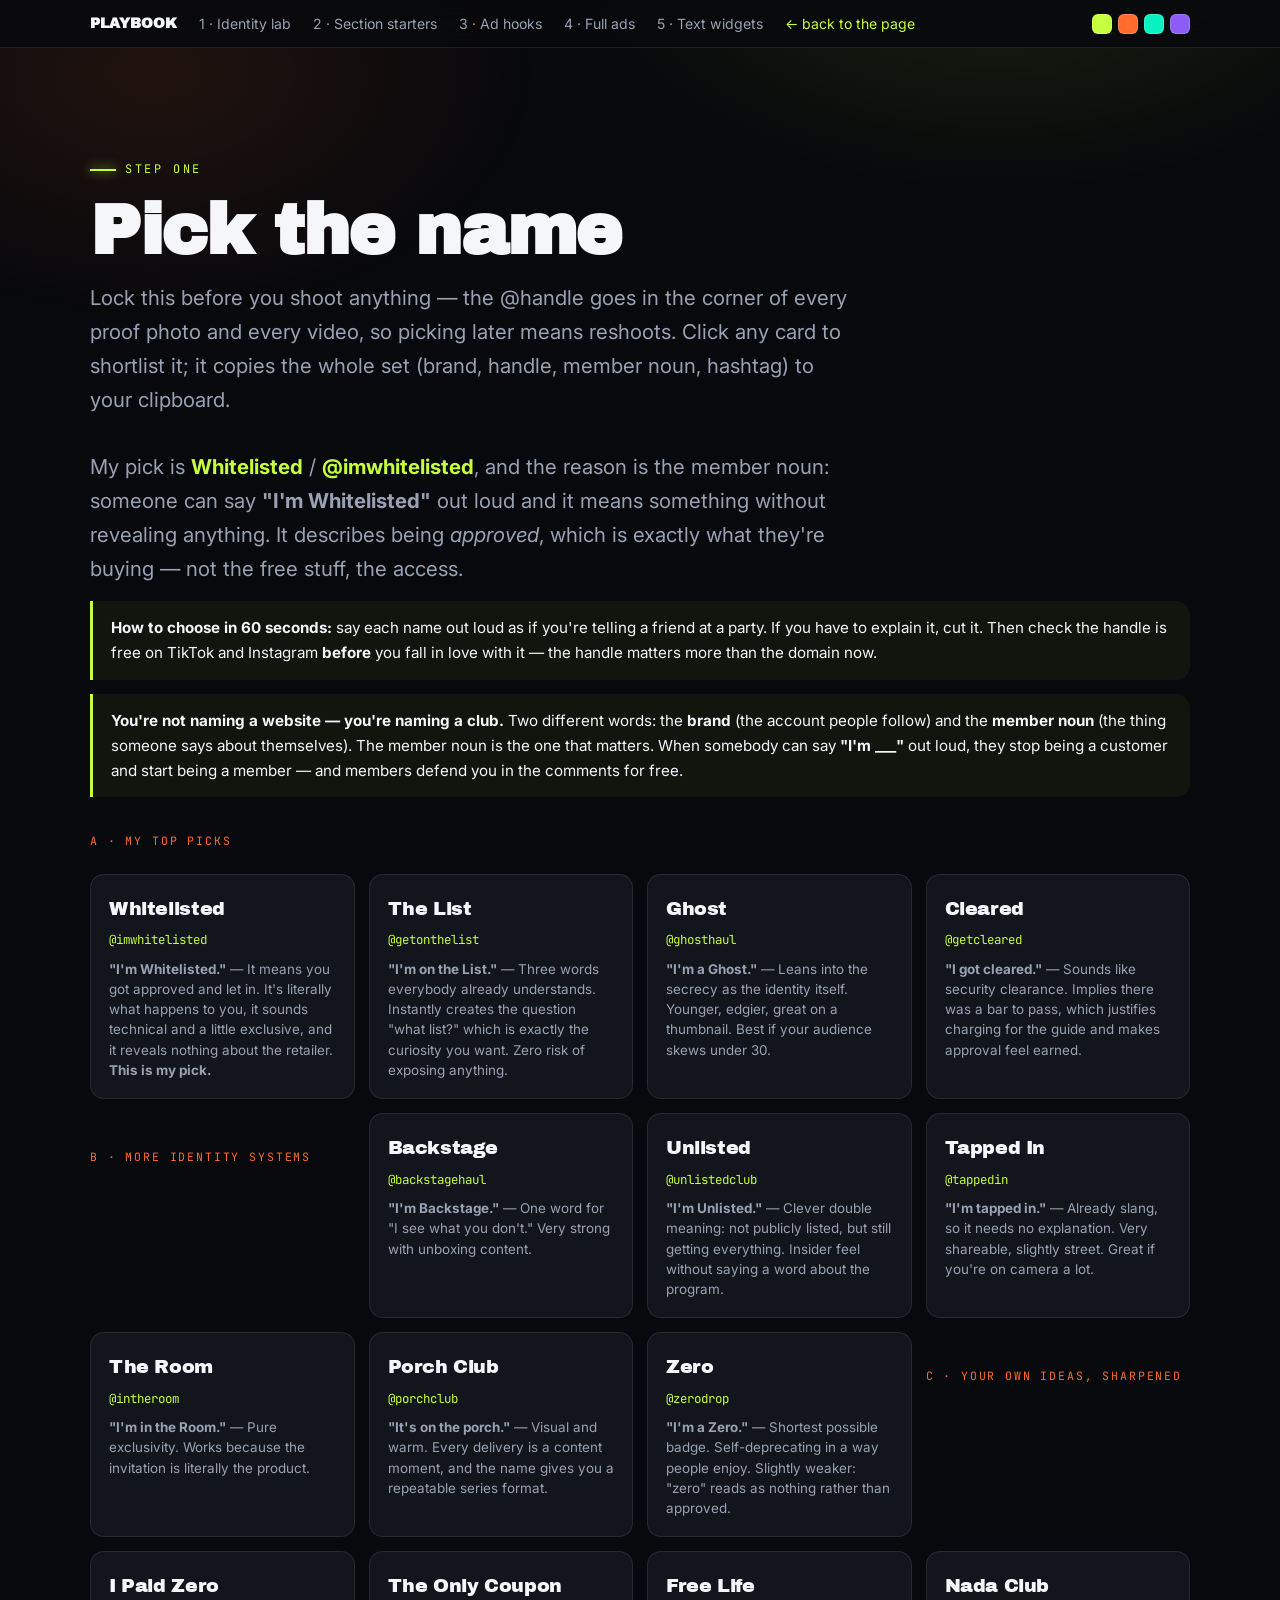
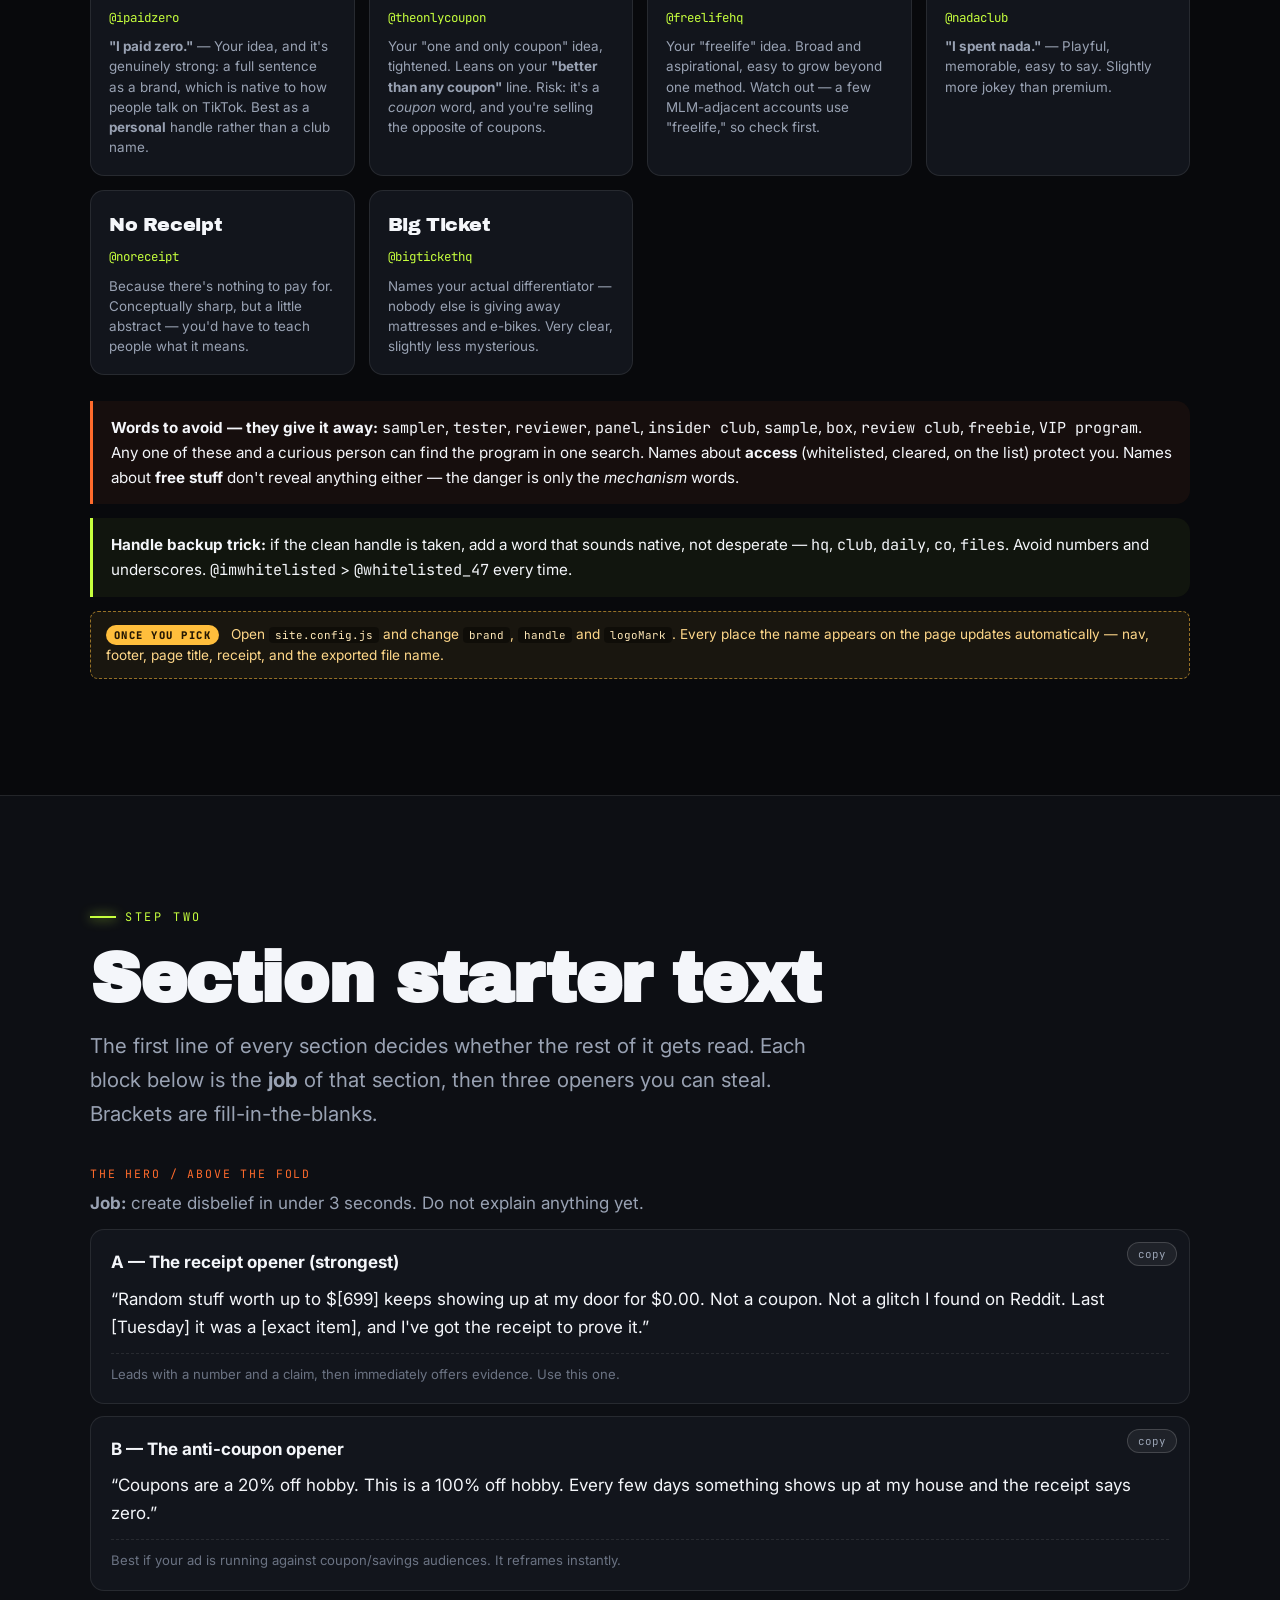
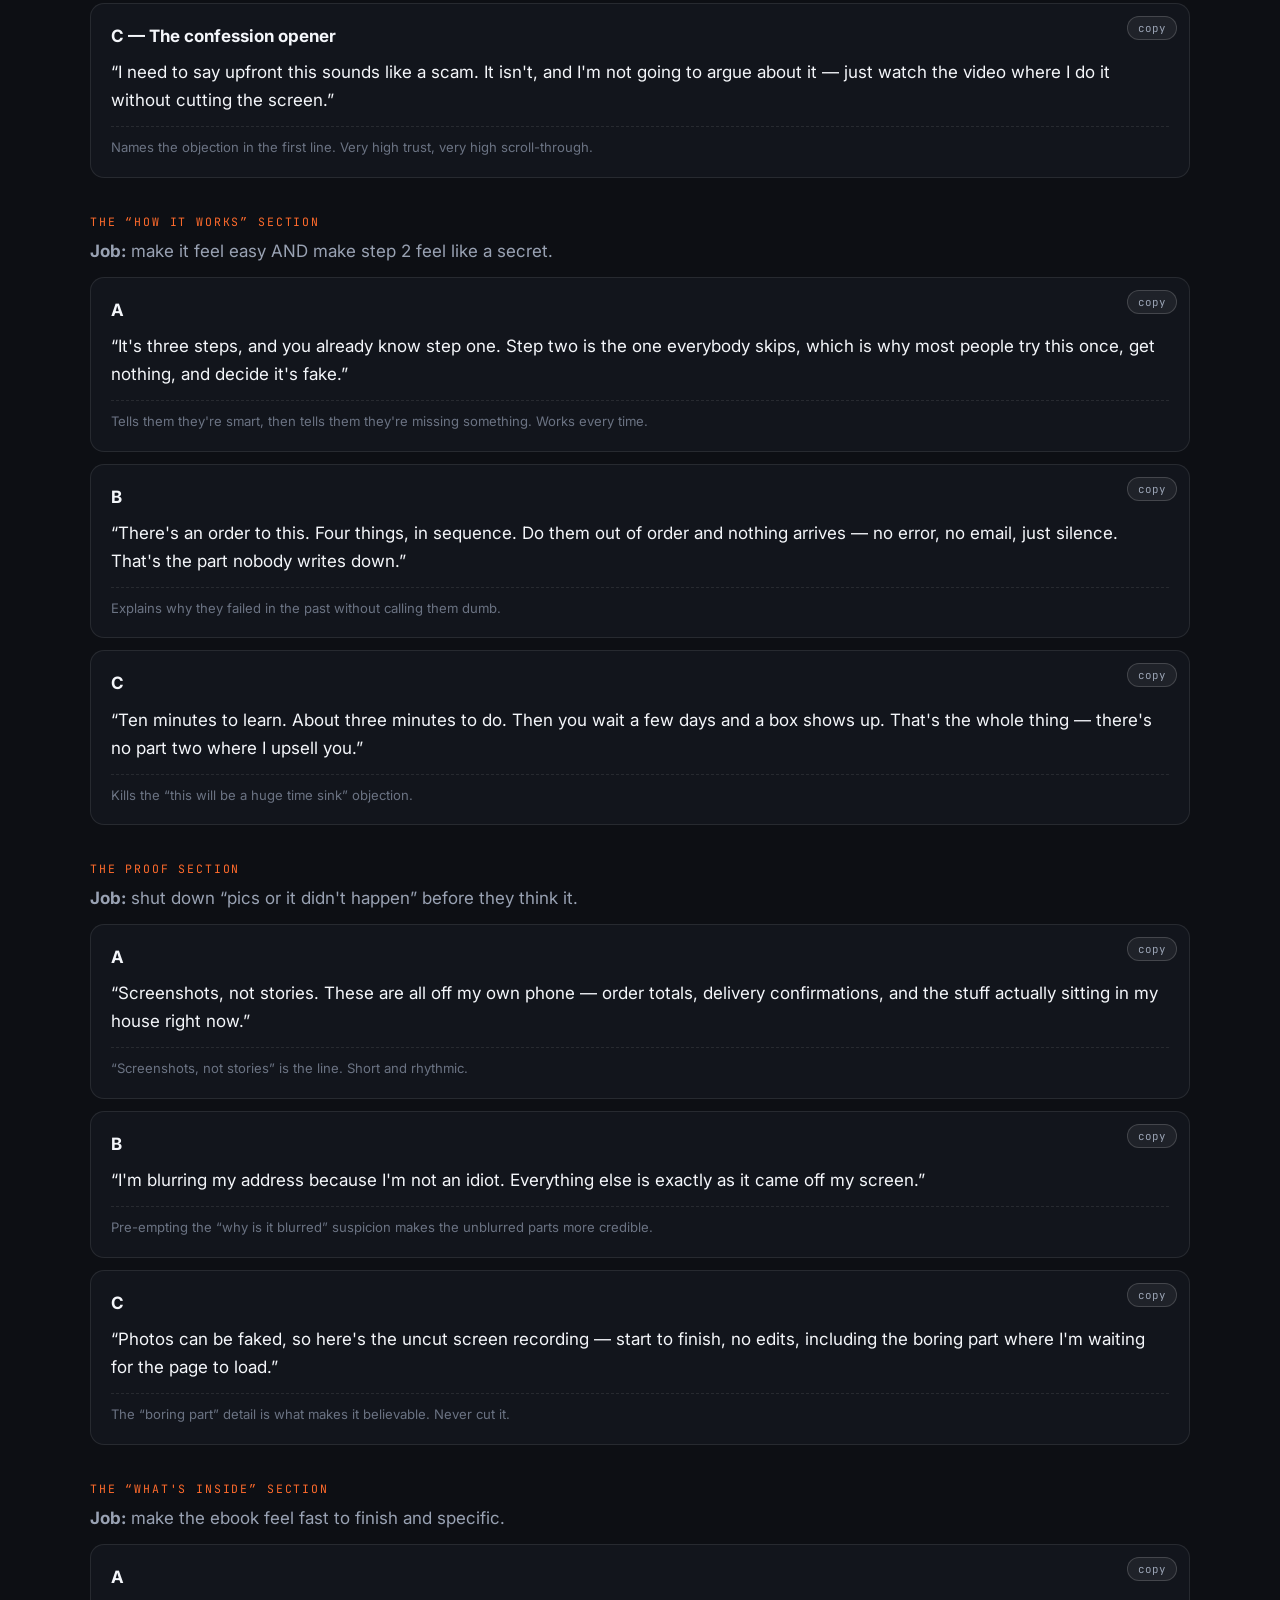
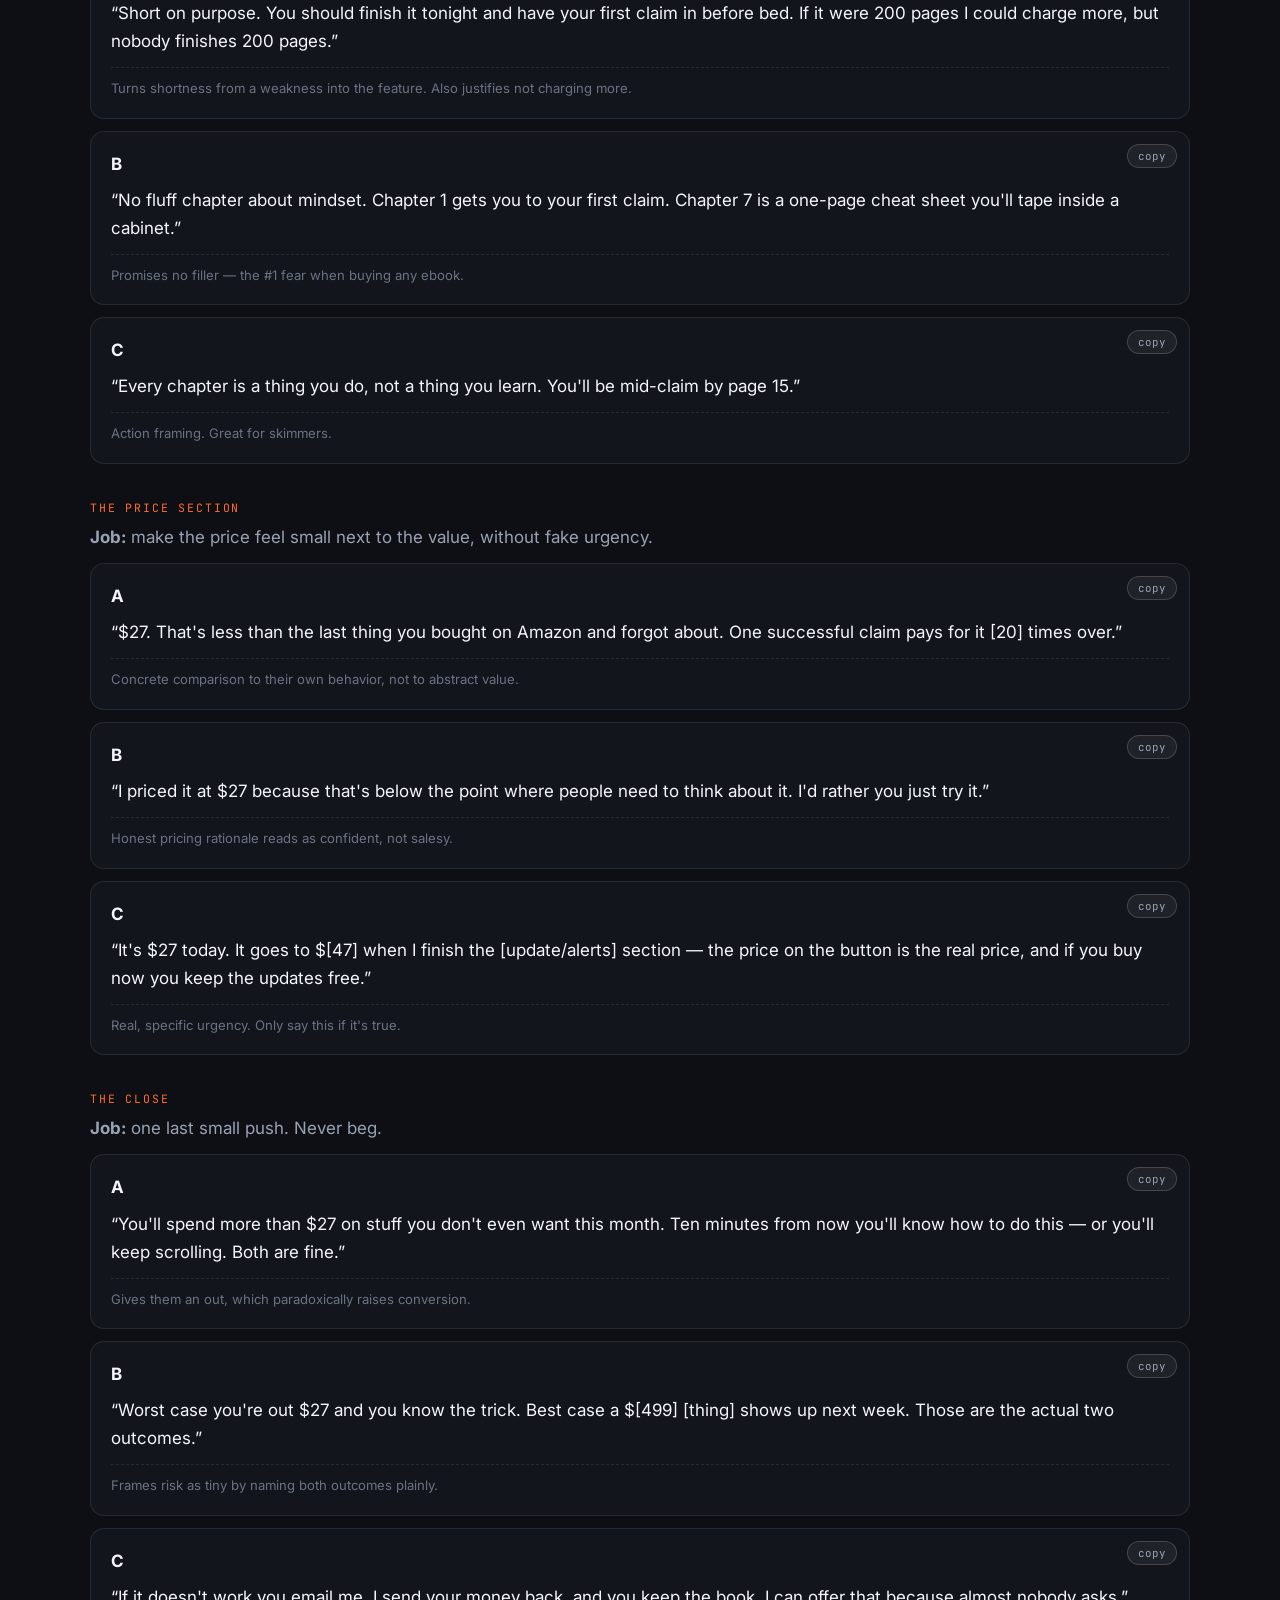
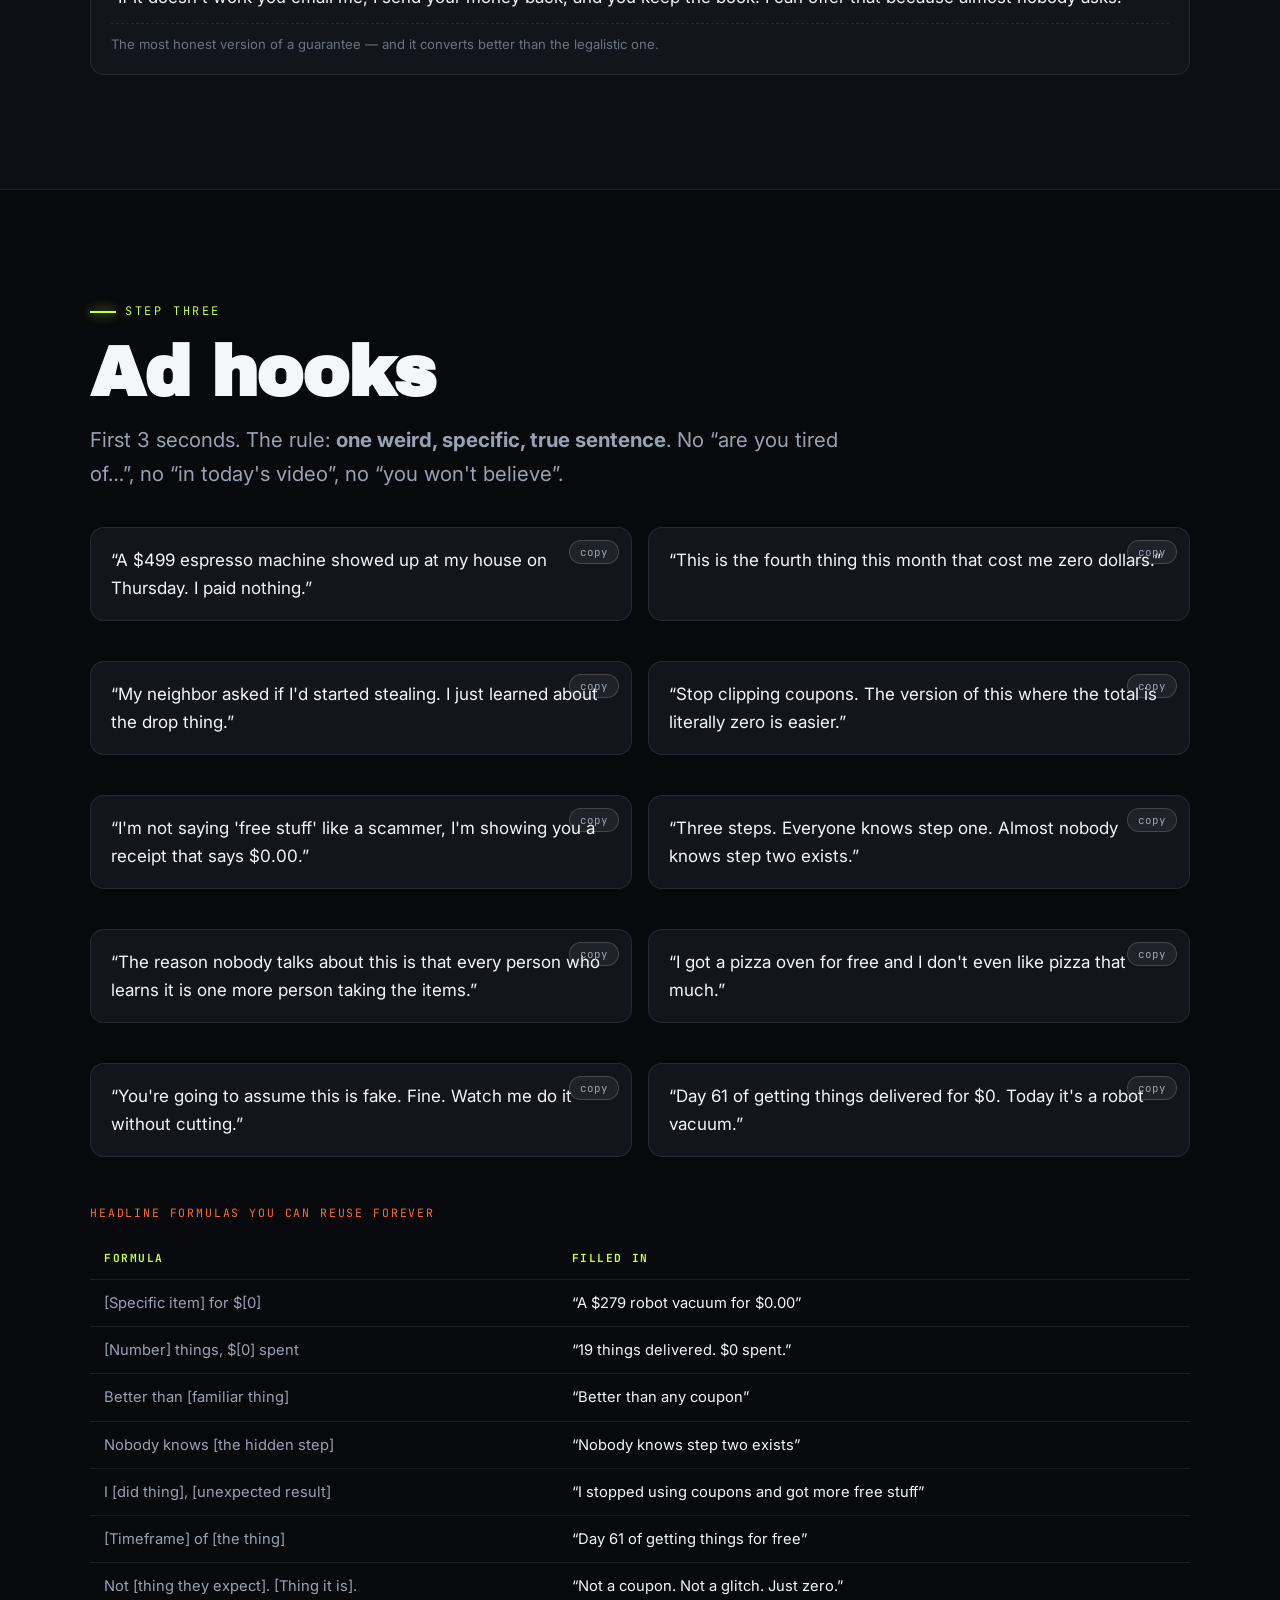
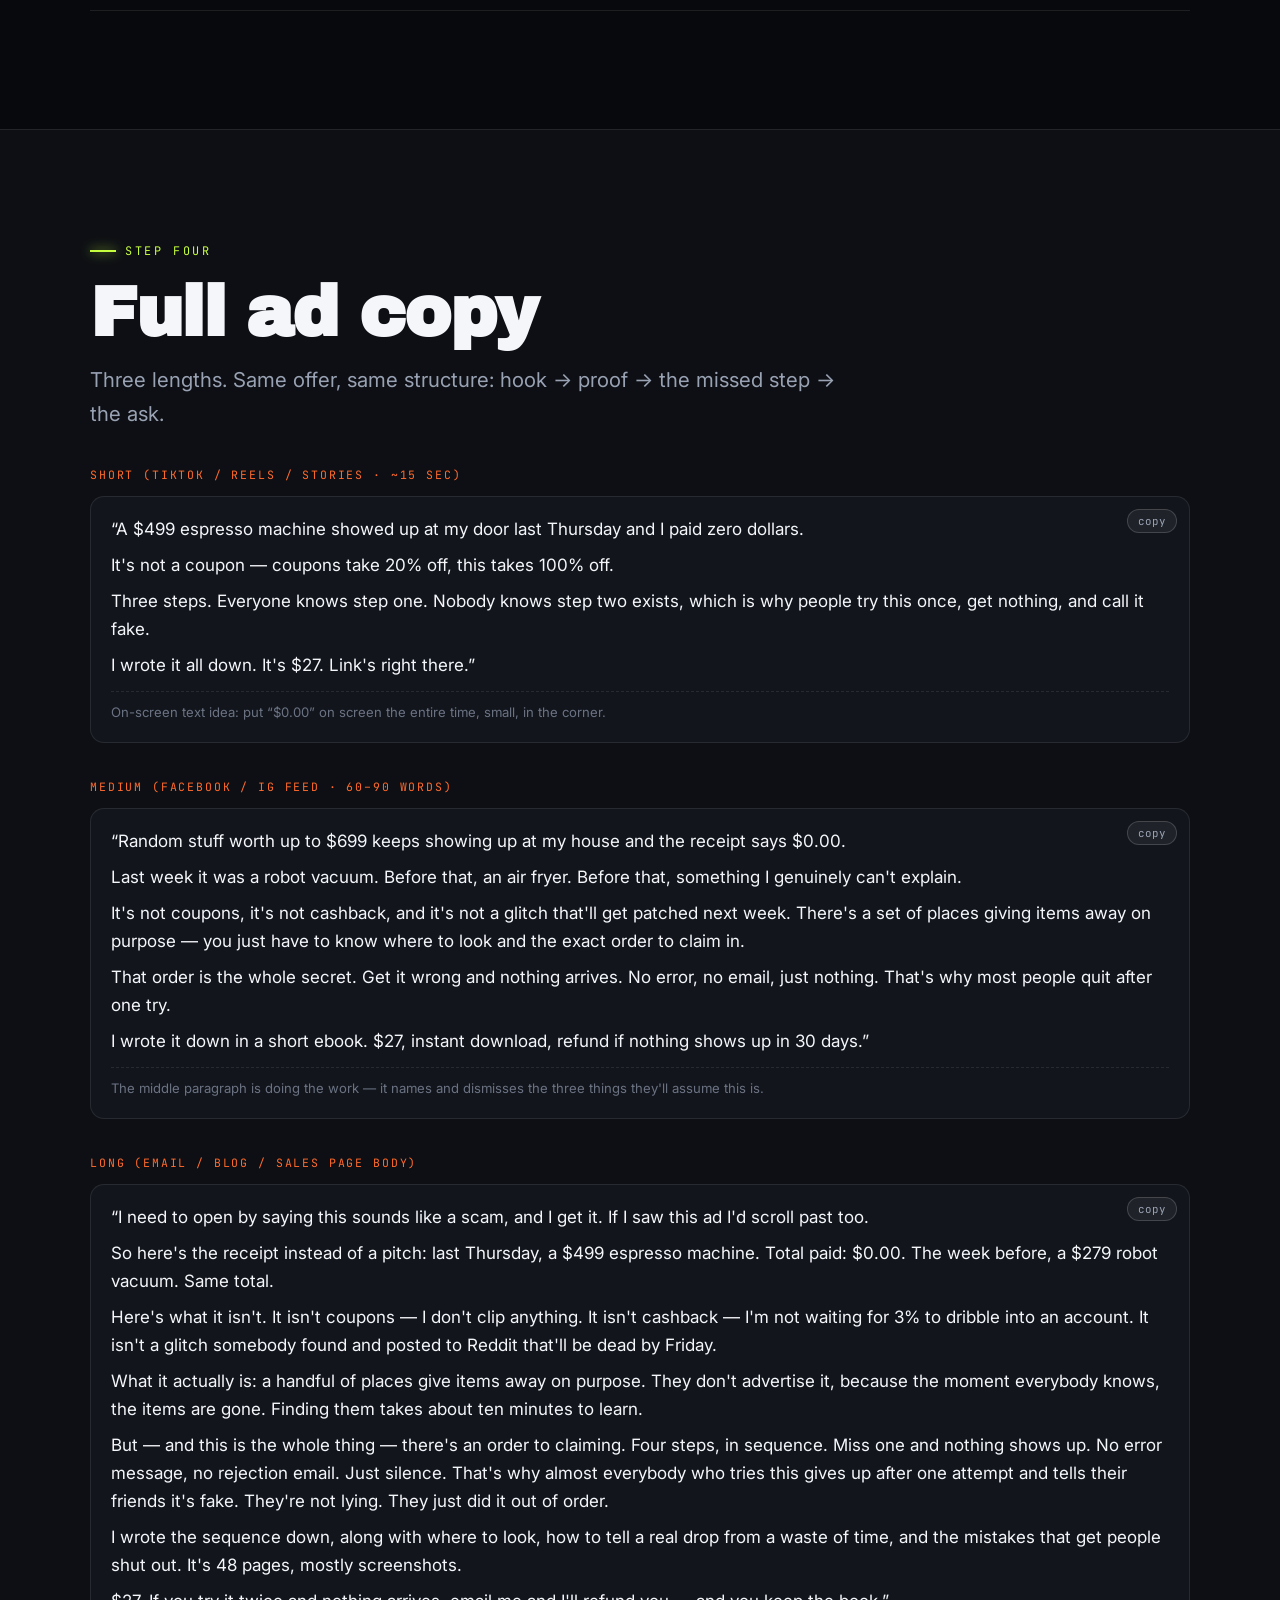
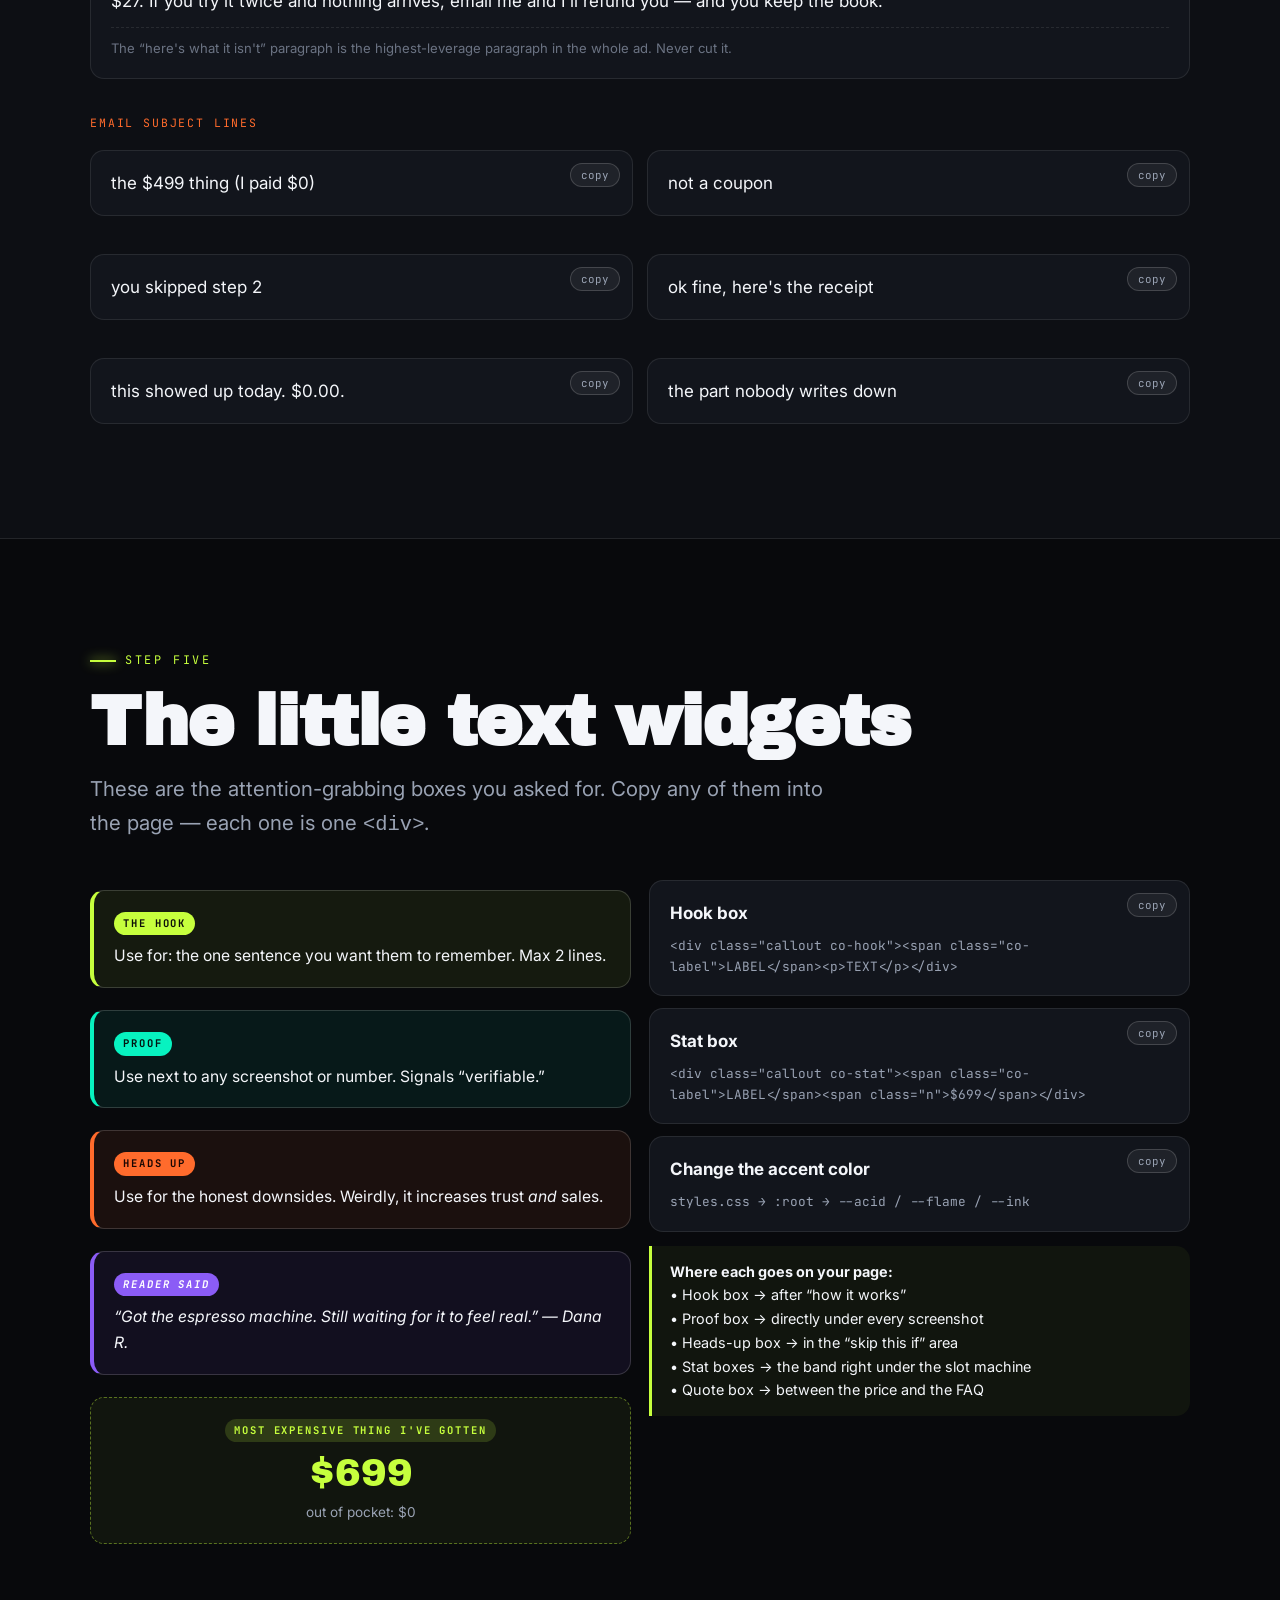
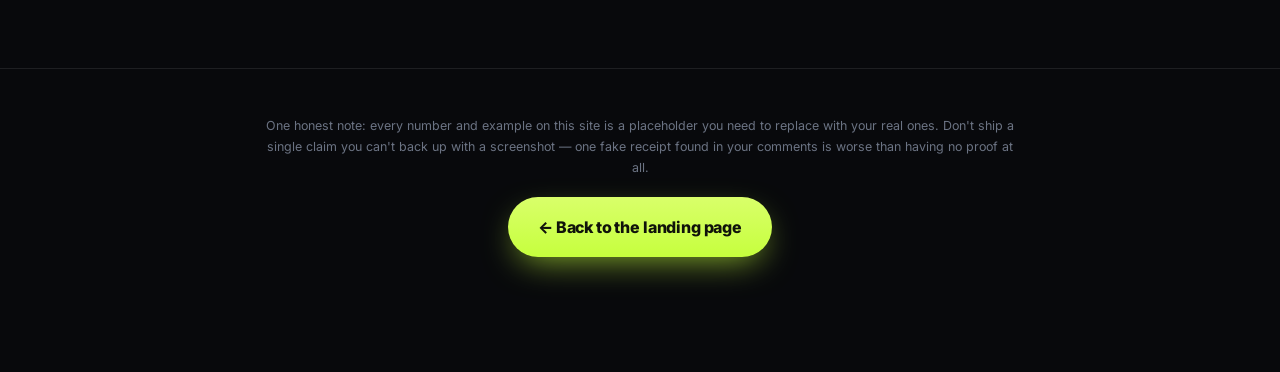
==== playbook.html @ 37a360a3 "Rewire for big-ticket reviewer program + identity system - New identity: Whitelisted / @imwhiteliste" ====
<!DOCTYPE html>
<html lang="en">
<head>
<meta charset="utf-8">
<meta name="viewport" content="width=device-width, initial-scale=1">
<title>Playbook — names, section starters &amp; ad copy</title>
<link rel="preconnect" href="https://fonts.googleapis.com">
<link rel="preconnect" href="https://fonts.gstatic.com" crossorigin>
<link href="https://fonts.googleapis.com/css2?family=Archivo+Black&family=Inter:wght@400;500;700;800;900&family=JetBrains+Mono:wght@400;700;800&display=swap" rel="stylesheet">
<link rel="stylesheet" href="styles.css">
<style>
  .pb-nav { position: sticky; top: 0; z-index: 60; background: rgba(8,9,12,.9); backdrop-filter: blur(12px); border-bottom: 1px solid var(--line); }
  .pb-nav .wrap { display:flex; gap:22px; align-items:center; padding:12px var(--pad); flex-wrap:wrap; font-size:.88rem; }
  .pb-nav a { color: var(--muted); text-decoration:none; }
  .pb-nav a:hover { color: var(--acid); }
  .swatch { display:flex; gap:6px; margin-left:auto; }
  .swatch i { width:20px;height:20px;border-radius:6px;cursor:pointer;border:1px solid rgba(255,255,255,.2); }
  .copyblock { background:var(--panel); border:1px solid var(--line); border-radius:var(--r); padding:18px 20px; margin:12px 0; position:relative; }
  .copyblock p { margin:0 0 8px; }
  .copyblock p:last-child { margin:0; }
  .copyblock .why { font-size:.82rem; color:var(--dim); border-top:1px dashed var(--line); padding-top:10px; margin-top:12px; }
  .cp { position:absolute; top:12px; right:12px; background:rgba(255,255,255,.06); border:1px solid var(--line-strong); color:var(--muted); font-family:var(--font-mono); font-size:.68rem; padding:4px 10px; border-radius:var(--r-pill); cursor:pointer; }
  .cp:hover { color:var(--acid); border-color:var(--acid); }
  .vibe { font-family:var(--font-mono); font-size:.72rem; letter-spacing:.16em; text-transform:uppercase; color:var(--flame); margin:34px 0 6px; }
  .rule { background:rgba(198,255,61,.05); border-left:3px solid var(--acid); padding:14px 18px; border-radius:0 var(--r) var(--r) 0; margin:14px 0; font-size:.95rem; }
  table { width:100%; border-collapse:collapse; margin:16px 0; font-size:.92rem; }
  th, td { text-align:left; padding:11px 14px; border-bottom:1px solid var(--line); vertical-align:top; }
  th { font-family:var(--font-mono); font-size:.7rem; letter-spacing:.14em; text-transform:uppercase; color:var(--acid); }
  td:first-child { color:var(--muted); white-space:nowrap; }
</style>
</head>
<body>

<div id="progress"></div>

<nav class="pb-nav">
  <div class="wrap">
    <strong style="font-family:var(--font-display)">PLAYBOOK</strong>
    <a href="#names">1 · Identity lab</a>
    <a href="#starters">2 · Section starters</a>
    <a href="#hooks">3 · Ad hooks</a>
    <a href="#ads">4 · Full ads</a>
    <a href="#components">5 · Text widgets</a>
    <a href="index.html" style="color:var(--acid)">← back to the page</a>
    <div class="swatch" title="Preview accent colors">
      <i data-skin="acid" style="background:#c6ff3d"></i>
      <i data-skin="fire" style="background:#ff6b2c"></i>
      <i data-skin="mint" style="background:#07f2c0"></i>
      <i data-skin="violet" style="background:#8b5cf6"></i>
    </div>
  </div>
</nav>

<!-- ============================================================ NAME LAB -->
<section id="names">
  <div class="wrap">
    <span class="eyebrow">Step one</span>
    <h1>Pick the name</h1>
    <p class="lead muted" style="max-width:760px">
      Lock this before you shoot anything — the @handle goes in the corner of every proof photo
      and every video, so picking later means reshoots. Click any card to shortlist it; it copies
      the whole set (brand, handle, member noun, hashtag) to your clipboard.
      <br><br>
      My pick is <b class="acid">Whitelisted</b> / <b class="acid">@imwhitelisted</b>, and the
      reason is the member noun: someone can say <b>"I'm Whitelisted"</b> out loud and it means
      something without revealing anything. It describes being <em>approved</em>, which is exactly
      what they're buying — not the free stuff, the access.
    </p>

    <div class="rule">
      <b>How to choose in 60 seconds:</b> say each name out loud as if you're telling a friend
      at a party. If you have to explain it, cut it. Then check the handle is free on TikTok
      and Instagram <b>before</b> you fall in love with it — the handle matters more than the domain now.
    </div>

    <div class="rule">
      <b>You're not naming a website — you're naming a club.</b> Two different words:
      the <b>brand</b> (the account people follow) and the <b>member noun</b> (the thing
      someone says about themselves). The member noun is the one that matters. When somebody can
      say <b>"I'm ___"</b> out loud, they stop being a customer and start being a member — and
      members defend you in the comments for free.
    </div>

    <div class="vibe">A · My top picks</div>
    <div class="names" id="nameList">

      <div class="name-card" data-nm="Whitelisted" data-hd="@imwhitelisted" data-noun="Whitelisted" data-tag="#imwhitelisted">
        <div class="nm">Whitelisted</div>
        <div class="hd">@imwhitelisted</div>
        <div class="why"><b>"I'm Whitelisted."</b> — It means you got approved and let in. It's
        literally what happens to you, it sounds technical and a little exclusive, and it reveals
        nothing about the retailer. <b>This is my pick.</b></div>
      </div>

      <div class="name-card" data-nm="The List" data-hd="@getonthelist" data-noun="on the List" data-tag="#onthelist">
        <div class="nm">The List</div>
        <div class="hd">@getonthelist</div>
        <div class="why"><b>"I'm on the List."</b> — Three words everybody already understands.
        Instantly creates the question "what list?" which is exactly the curiosity you want.
        Zero risk of exposing anything.</div>
      </div>

      <div class="name-card" data-nm="Ghost" data-hd="@ghosthaul" data-noun="a Ghost" data-tag="#ghostmode">
        <div class="nm">Ghost</div>
        <div class="hd">@ghosthaul</div>
        <div class="why"><b>"I'm a Ghost."</b> — Leans into the secrecy as the identity itself.
        Younger, edgier, great on a thumbnail. Best if your audience skews under 30.</div>
      </div>

      <div class="name-card" data-nm="Cleared" data-hd="@getcleared" data-noun="Cleared" data-tag="#igotcleared">
        <div class="nm">Cleared</div>
        <div class="hd">@getcleared</div>
        <div class="why"><b>"I got cleared."</b> — Sounds like security clearance. Implies there
        was a bar to pass, which justifies charging for the guide and makes approval feel earned.</div>
      </div>

      <div class="vibe">B · More identity systems</div>

      <div class="name-card" data-nm="Backstage" data-hd="@backstagehaul" data-noun="Backstage" data-tag="#backstage">
        <div class="nm">Backstage</div>
        <div class="hd">@backstagehaul</div>
        <div class="why"><b>"I'm Backstage."</b> — One word for "I see what you don't."
        Very strong with unboxing content.</div>
      </div>

      <div class="name-card" data-nm="Unlisted" data-hd="@unlistedclub" data-noun="Unlisted" data-tag="#unlisted">
        <div class="nm">Unlisted</div>
        <div class="hd">@unlistedclub</div>
        <div class="why"><b>"I'm Unlisted."</b> — Clever double meaning: not publicly listed, but
        still getting everything. Insider feel without saying a word about the program.</div>
      </div>

      <div class="name-card" data-nm="Tapped In" data-hd="@tappedin" data-noun="tapped in" data-tag="#tappedin">
        <div class="nm">Tapped In</div>
        <div class="hd">@tappedin</div>
        <div class="why"><b>"I'm tapped in."</b> — Already slang, so it needs no explanation.
        Very shareable, slightly street. Great if you're on camera a lot.</div>
      </div>

      <div class="name-card" data-nm="The Room" data-hd="@intheroom" data-noun="in the Room" data-tag="#intheroom">
        <div class="nm">The Room</div>
        <div class="hd">@intheroom</div>
        <div class="why"><b>"I'm in the Room."</b> — Pure exclusivity. Works because the
        invitation is literally the product.</div>
      </div>

      <div class="name-card" data-nm="Porch Club" data-hd="@porchclub" data-noun="Porch Club" data-tag="#porchclub">
        <div class="nm">Porch Club</div>
        <div class="hd">@porchclub</div>
        <div class="why"><b>"It's on the porch."</b> — Visual and warm. Every delivery is a
        content moment, and the name gives you a repeatable series format.</div>
      </div>

      <div class="name-card" data-nm="Zero" data-hd="@zerodrop" data-noun="a Zero" data-tag="#zeroclub">
        <div class="nm">Zero</div>
        <div class="hd">@zerodrop</div>
        <div class="why"><b>"I'm a Zero."</b> — Shortest possible badge. Self-deprecating in a
        way people enjoy. Slightly weaker: "zero" reads as nothing rather than approved.</div>
      </div>

      <div class="vibe">C · Your own ideas, sharpened</div>

      <div class="name-card" data-nm="I Paid Zero" data-hd="@ipaidzero" data-noun="Paid Zero" data-tag="#ipaidzero">
        <div class="nm">I Paid Zero</div>
        <div class="hd">@ipaidzero</div>
        <div class="why"><b>"I paid zero."</b> — Your idea, and it's genuinely strong: a full
        sentence as a brand, which is native to how people talk on TikTok. Best as a
        <b>personal</b> handle rather than a club name.</div>
      </div>

      <div class="name-card" data-nm="The Only Coupon" data-hd="@theonlycoupon" data-noun="an Only" data-tag="#theonlycoupon">
        <div class="nm">The Only Coupon</div>
        <div class="hd">@theonlycoupon</div>
        <div class="why">Your "one and only coupon" idea, tightened. Leans on your
        <b>"better than any coupon"</b> line. Risk: it's a <i>coupon</i> word, and you're selling
        the opposite of coupons.</div>
      </div>

      <div class="name-card" data-nm="Free Life" data-hd="@freelifehq" data-noun="Free Life" data-tag="#freelife">
        <div class="nm">Free Life</div>
        <div class="hd">@freelifehq</div>
        <div class="why">Your "freelife" idea. Broad and aspirational, easy to grow beyond
        one method. Watch out — a few MLM-adjacent accounts use "freelife," so check first.</div>
      </div>

      <div class="name-card" data-nm="Nada Club" data-hd="@nadaclub" data-noun="Nada" data-tag="#nadaspent">
        <div class="nm">Nada Club</div>
        <div class="hd">@nadaclub</div>
        <div class="why"><b>"I spent nada."</b> — Playful, memorable, easy to say.
        Slightly more jokey than premium.</div>
      </div>

      <div class="name-card" data-nm="No Receipt" data-hd="@noreceipt" data-noun="Receipt-less" data-tag="#noreceipt">
        <div class="nm">No Receipt</div>
        <div class="hd">@noreceipt</div>
        <div class="why">Because there's nothing to pay for. Conceptually sharp, but a little
        abstract — you'd have to teach people what it means.</div>
      </div>

      <div class="name-card" data-nm="Big Ticket" data-hd="@bigtickethq" data-noun="Big Ticket" data-tag="#bigticket">
        <div class="nm">Big Ticket</div>
        <div class="hd">@bigtickethq</div>
        <div class="why">Names your actual differentiator — nobody else is giving away mattresses
        and e-bikes. Very clear, slightly less mysterious.</div>
      </div>
    </div>

    <div class="rule" style="margin-top:26px;border-left-color:var(--flame);background:rgba(255,107,44,.06)">
      <b>Words to avoid — they give it away:</b>
      <span class="mono">sampler</span>, <span class="mono">tester</span>,
      <span class="mono">reviewer</span>, <span class="mono">panel</span>,
      <span class="mono">insider club</span>, <span class="mono">sample</span>,
      <span class="mono">box</span>, <span class="mono">review club</span>,
      <span class="mono">freebie</span>, <span class="mono">VIP program</span>.
      Any one of these and a curious person can find the program in one search.
      Names about <b>access</b> (whitelisted, cleared, on the list) protect you.
      Names about <b>free stuff</b> don't reveal anything either — the danger is only the
      <em>mechanism</em> words.
    </div>

    <div class="rule">
      <b>Handle backup trick:</b> if the clean handle is taken, add a word that sounds native,
      not desperate — <span class="mono">hq</span>, <span class="mono">club</span>,
      <span class="mono">daily</span>, <span class="mono">co</span>, <span class="mono">files</span>.
      Avoid numbers and underscores. <span class="mono">@imwhitelisted</span> &gt;
      <span class="mono">@whitelisted_47</span> every time.
    </div>

    <div class="help" style="display:block">
      <b class="tag">Once you pick</b>
      Open <code>site.config.js</code> and change <code>brand</code>, <code>handle</code> and
      <code>logoMark</code>. Every place the name appears on the page updates automatically —
      nav, footer, page title, receipt, and the exported file name.
    </div>
  </div>
</section>

<!-- ====================================================== SECTION STARTERS -->
<section id="starters" style="background:var(--bg-2);border-top:1px solid var(--line);border-bottom:1px solid var(--line)">
  <div class="wrap">
    <span class="eyebrow">Step two</span>
    <h1>Section starter text</h1>
    <p class="lead muted" style="max-width:760px">
      The first line of every section decides whether the rest of it gets read.
      Each block below is the <b>job</b> of that section, then three openers you can steal.
      Brackets are fill-in-the-blanks.
    </p>

    <div class="vibe">The hero / above the fold</div>
    <p class="muted" style="margin:0"><b>Job:</b> create disbelief in under 3 seconds. Do not explain anything yet.</p>
    <div class="copyblock"><button class="cp">copy</button>
      <p><b>A — The receipt opener (strongest)</b></p>
      <p>“Random stuff worth up to $[699] keeps showing up at my door for $0.00. Not a coupon.
      Not a glitch I found on Reddit. Last [Tuesday] it was a [exact item], and I've got the
      receipt to prove it.”</p>
      <div class="why">Leads with a number and a claim, then immediately offers evidence. Use this one.</div>
    </div>
    <div class="copyblock"><button class="cp">copy</button>
      <p><b>B — The anti-coupon opener</b></p>
      <p>“Coupons are a 20% off hobby. This is a 100% off hobby. Every few days something shows
      up at my house and the receipt says zero.”</p>
      <div class="why">Best if your ad is running against coupon/savings audiences. It reframes instantly.</div>
    </div>
    <div class="copyblock"><button class="cp">copy</button>
      <p><b>C — The confession opener</b></p>
      <p>“I need to say upfront this sounds like a scam. It isn't, and I'm not going to argue
      about it — just watch the video where I do it without cutting the screen.”</p>
      <div class="why">Names the objection in the first line. Very high trust, very high scroll-through.</div>
    </div>

    <div class="vibe">The “how it works” section</div>
    <p class="muted" style="margin:0"><b>Job:</b> make it feel easy AND make step 2 feel like a secret.</p>
    <div class="copyblock"><button class="cp">copy</button>
      <p><b>A</b></p>
      <p>“It's three steps, and you already know step one. Step two is the one everybody skips,
      which is why most people try this once, get nothing, and decide it's fake.”</p>
      <div class="why">Tells them they're smart, then tells them they're missing something. Works every time.</div>
    </div>
    <div class="copyblock"><button class="cp">copy</button>
      <p><b>B</b></p>
      <p>“There's an order to this. Four things, in sequence. Do them out of order and nothing
      arrives — no error, no email, just silence. That's the part nobody writes down.”</p>
      <div class="why">Explains why they failed in the past without calling them dumb.</div>
    </div>
    <div class="copyblock"><button class="cp">copy</button>
      <p><b>C</b></p>
      <p>“Ten minutes to learn. About three minutes to do. Then you wait a few days and a box
      shows up. That's the whole thing — there's no part two where I upsell you.”</p>
      <div class="why">Kills the “this will be a huge time sink” objection.</div>
    </div>

    <div class="vibe">The proof section</div>
    <p class="muted" style="margin:0"><b>Job:</b> shut down “pics or it didn't happen” before they think it.</p>
    <div class="copyblock"><button class="cp">copy</button>
      <p><b>A</b></p>
      <p>“Screenshots, not stories. These are all off my own phone — order totals, delivery
      confirmations, and the stuff actually sitting in my house right now.”</p>
      <div class="why">“Screenshots, not stories” is the line. Short and rhythmic.</div>
    </div>
    <div class="copyblock"><button class="cp">copy</button>
      <p><b>B</b></p>
      <p>“I'm blurring my address because I'm not an idiot. Everything else is exactly as it
      came off my screen.”</p>
      <div class="why">Pre-empting the “why is it blurred” suspicion makes the unblurred parts more credible.</div>
    </div>
    <div class="copyblock"><button class="cp">copy</button>
      <p><b>C</b></p>
      <p>“Photos can be faked, so here's the uncut screen recording — start to finish, no edits,
      including the boring part where I'm waiting for the page to load.”</p>
      <div class="why">The “boring part” detail is what makes it believable. Never cut it.</div>
    </div>

    <div class="vibe">The “what's inside” section</div>
    <p class="muted" style="margin:0"><b>Job:</b> make the ebook feel fast to finish and specific.</p>
    <div class="copyblock"><button class="cp">copy</button>
      <p><b>A</b></p>
      <p>“Short on purpose. You should finish it tonight and have your first claim in before bed.
      If it were 200 pages I could charge more, but nobody finishes 200 pages.”</p>
      <div class="why">Turns shortness from a weakness into the feature. Also justifies not charging more.</div>
    </div>
    <div class="copyblock"><button class="cp">copy</button>
      <p><b>B</b></p>
      <p>“No fluff chapter about mindset. Chapter 1 gets you to your first claim. Chapter 7 is a
      one-page cheat sheet you'll tape inside a cabinet.”</p>
      <div class="why">Promises no filler — the #1 fear when buying any ebook.</div>
    </div>
    <div class="copyblock"><button class="cp">copy</button>
      <p><b>C</b></p>
      <p>“Every chapter is a thing you do, not a thing you learn. You'll be mid-claim by page 15.”</p>
      <div class="why">Action framing. Great for skimmers.</div>
    </div>

    <div class="vibe">The price section</div>
    <p class="muted" style="margin:0"><b>Job:</b> make the price feel small next to the value, without fake urgency.</p>
    <div class="copyblock"><button class="cp">copy</button>
      <p><b>A</b></p>
      <p>“$27. That's less than the last thing you bought on Amazon and forgot about.
      One successful claim pays for it [20] times over.”</p>
      <div class="why">Concrete comparison to their own behavior, not to abstract value.</div>
    </div>
    <div class="copyblock"><button class="cp">copy</button>
      <p><b>B</b></p>
      <p>“I priced it at $27 because that's below the point where people need to think about it.
      I'd rather you just try it.”</p>
      <div class="why">Honest pricing rationale reads as confident, not salesy.</div>
    </div>
    <div class="copyblock"><button class="cp">copy</button>
      <p><b>C</b></p>
      <p>“It's $27 today. It goes to $[47] when I finish the [update/alerts] section — the price
      on the button is the real price, and if you buy now you keep the updates free.”</p>
      <div class="why">Real, specific urgency. Only say this if it's true.</div>
    </div>

    <div class="vibe">The close</div>
    <p class="muted" style="margin:0"><b>Job:</b> one last small push. Never beg.</p>
    <div class="copyblock"><button class="cp">copy</button>
      <p><b>A</b></p>
      <p>“You'll spend more than $27 on stuff you don't even want this month. Ten minutes from
      now you'll know how to do this — or you'll keep scrolling. Both are fine.”</p>
      <div class="why">Gives them an out, which paradoxically raises conversion.</div>
    </div>
    <div class="copyblock"><button class="cp">copy</button>
      <p><b>B</b></p>
      <p>“Worst case you're out $27 and you know the trick. Best case a $[499] [thing] shows up
      next week. Those are the actual two outcomes.”</p>
      <div class="why">Frames risk as tiny by naming both outcomes plainly.</div>
    </div>
    <div class="copyblock"><button class="cp">copy</button>
      <p><b>C</b></p>
      <p>“If it doesn't work you email me, I send your money back, and you keep the book.
      I can offer that because almost nobody asks.”</p>
      <div class="why">The most honest version of a guarantee — and it converts better than the legalistic one.</div>
    </div>
  </div>
</section>

<!-- ============================================================== HOOKS -->
<section id="hooks">
  <div class="wrap">
    <span class="eyebrow">Step three</span>
    <h1>Ad hooks</h1>
    <p class="lead muted" style="max-width:760px">
      First 3 seconds. The rule: <b>one weird, specific, true sentence</b>.
      No “are you tired of…”, no “in today's video”, no “you won't believe”.
    </p>

    <div class="grid-2" style="gap:16px;margin-top:24px">
      <div class="copyblock"><button class="cp">copy</button><p>“A $499 espresso machine showed up at my house on Thursday. I paid nothing.”</p></div>
      <div class="copyblock"><button class="cp">copy</button><p>“This is the fourth thing this month that cost me zero dollars.”</p></div>
      <div class="copyblock"><button class="cp">copy</button><p>“My neighbor asked if I'd started stealing. I just learned about the drop thing.”</p></div>
      <div class="copyblock"><button class="cp">copy</button><p>“Stop clipping coupons. The version of this where the total is literally zero is easier.”</p></div>
      <div class="copyblock"><button class="cp">copy</button><p>“I'm not saying 'free stuff' like a scammer, I'm showing you a receipt that says $0.00.”</p></div>
      <div class="copyblock"><button class="cp">copy</button><p>“Three steps. Everyone knows step one. Almost nobody knows step two exists.”</p></div>
      <div class="copyblock"><button class="cp">copy</button><p>“The reason nobody talks about this is that every person who learns it is one more person taking the items.”</p></div>
      <div class="copyblock"><button class="cp">copy</button><p>“I got a pizza oven for free and I don't even like pizza that much.”</p></div>
      <div class="copyblock"><button class="cp">copy</button><p>“You're going to assume this is fake. Fine. Watch me do it without cutting.”</p></div>
      <div class="copyblock"><button class="cp">copy</button><p>“Day 61 of getting things delivered for $0. Today it's a robot vacuum.”</p></div>
    </div>

    <div class="vibe">Headline formulas you can reuse forever</div>
    <table>
      <tr><th>Formula</th><th>Filled in</th></tr>
      <tr><td>[Specific item] for $[0]</td><td>“A $279 robot vacuum for $0.00”</td></tr>
      <tr><td>[Number] things, $[0] spent</td><td>“19 things delivered. $0 spent.”</td></tr>
      <tr><td>Better than [familiar thing]</td><td>“Better than any coupon”</td></tr>
      <tr><td>Nobody knows [the hidden step]</td><td>“Nobody knows step two exists”</td></tr>
      <tr><td>I [did thing], [unexpected result]</td><td>“I stopped using coupons and got more free stuff”</td></tr>
      <tr><td>[Timeframe] of [the thing]</td><td>“Day 61 of getting things for free”</td></tr>
      <tr><td>Not [thing they expect]. [Thing it is].</td><td>“Not a coupon. Not a glitch. Just zero.”</td></tr>
    </table>
  </div>
</section>

<!-- ================================================================ ADS -->
<section id="ads" style="background:var(--bg-2);border-top:1px solid var(--line);border-bottom:1px solid var(--line)">
  <div class="wrap">
    <span class="eyebrow">Step four</span>
    <h1>Full ad copy</h1>
    <p class="lead muted" style="max-width:760px">Three lengths. Same offer, same structure: hook → proof → the missed step → the ask.</p>

    <div class="vibe">Short (TikTok / Reels / Stories · ~15 sec)</div>
    <div class="copyblock"><button class="cp">copy</button>
      <p>“A $499 espresso machine showed up at my door last Thursday and I paid zero dollars.</p>
      <p>It's not a coupon — coupons take 20% off, this takes 100% off.</p>
      <p>Three steps. Everyone knows step one. Nobody knows step two exists, which is why people
      try this once, get nothing, and call it fake.</p>
      <p>I wrote it all down. It's $27. Link's right there.”</p>
      <div class="why">On-screen text idea: put “$0.00” on screen the entire time, small, in the corner.</div>
    </div>

    <div class="vibe">Medium (Facebook / IG feed · 60–90 words)</div>
    <div class="copyblock"><button class="cp">copy</button>
      <p>“Random stuff worth up to $699 keeps showing up at my house and the receipt says $0.00.</p>
      <p>Last week it was a robot vacuum. Before that, an air fryer. Before that, something I
      genuinely can't explain.</p>
      <p>It's not coupons, it's not cashback, and it's not a glitch that'll get patched next week.
      There's a set of places giving items away on purpose — you just have to know where to look
      and the exact order to claim in.</p>
      <p>That order is the whole secret. Get it wrong and nothing arrives. No error, no email,
      just nothing. That's why most people quit after one try.</p>
      <p>I wrote it down in a short ebook. $27, instant download, refund if nothing shows up in
      30 days.”</p>
      <div class="why">The middle paragraph is doing the work — it names and dismisses the three
      things they'll assume this is.</div>
    </div>

    <div class="vibe">Long (email / blog / sales page body)</div>
    <div class="copyblock"><button class="cp">copy</button>
      <p>“I need to open by saying this sounds like a scam, and I get it. If I saw this ad I'd
      scroll past too.</p>
      <p>So here's the receipt instead of a pitch: last Thursday, a $499 espresso machine. Total
      paid: $0.00. The week before, a $279 robot vacuum. Same total.</p>
      <p>Here's what it isn't. It isn't coupons — I don't clip anything. It isn't cashback — I'm
      not waiting for 3% to dribble into an account. It isn't a glitch somebody found and posted
      to Reddit that'll be dead by Friday.</p>
      <p>What it actually is: a handful of places give items away on purpose. They don't advertise
      it, because the moment everybody knows, the items are gone. Finding them takes about ten
      minutes to learn.</p>
      <p>But — and this is the whole thing — there's an order to claiming. Four steps, in sequence.
      Miss one and nothing shows up. No error message, no rejection email. Just silence. That's
      why almost everybody who tries this gives up after one attempt and tells their friends it's
      fake. They're not lying. They just did it out of order.</p>
      <p>I wrote the sequence down, along with where to look, how to tell a real drop from a waste
      of time, and the mistakes that get people shut out. It's 48 pages, mostly screenshots.</p>
      <p>$27. If you try it twice and nothing arrives, email me and I'll refund you — and you keep
      the book.”</p>
      <div class="why">The “here's what it isn't” paragraph is the highest-leverage paragraph in
      the whole ad. Never cut it.</div>
    </div>

    <div class="vibe">Email subject lines</div>
    <div class="grid-2" style="gap:14px">
      <div class="copyblock"><button class="cp">copy</button><p>the $499 thing (I paid $0)</p></div>
      <div class="copyblock"><button class="cp">copy</button><p>not a coupon</p></div>
      <div class="copyblock"><button class="cp">copy</button><p>you skipped step 2</p></div>
      <div class="copyblock"><button class="cp">copy</button><p>ok fine, here's the receipt</p></div>
      <div class="copyblock"><button class="cp">copy</button><p>this showed up today. $0.00.</p></div>
      <div class="copyblock"><button class="cp">copy</button><p>the part nobody writes down</p></div>
    </div>
  </div>
</section>

<!-- ========================================================= COMPONENTS -->
<section id="components">
  <div class="wrap">
    <span class="eyebrow">Step five</span>
    <h1>The little text widgets</h1>
    <p class="lead muted" style="max-width:760px">
      These are the attention-grabbing boxes you asked for. Copy any of them into the page —
      each one is one <code>&lt;div&gt;</code>.
    </p>

    <div class="grid-2" style="gap:18px;margin-top:26px;align-items:start">
      <div>
        <div class="callout co-hook">
          <span class="co-label">The hook</span>
          <p style="margin:0">Use for: the one sentence you want them to remember. Max 2 lines.</p>
        </div>
        <div class="callout co-proof">
          <span class="co-label">Proof</span>
          <p style="margin:0">Use next to any screenshot or number. Signals “verifiable.”</p>
        </div>
        <div class="callout co-warn">
          <span class="co-label">Heads up</span>
          <p style="margin:0">Use for the honest downsides. Weirdly, it increases trust <em>and</em> sales.</p>
        </div>
        <div class="callout co-quote">
          <span class="co-label">Reader said</span>
          <p style="margin:0">“Got the espresso machine. Still waiting for it to feel real.” — Dana R.</p>
        </div>
        <div class="callout co-stat">
          <span class="co-label">most expensive thing I've gotten</span>
          <span class="n">$699</span>
          <span class="muted" style="font-size:.85rem">out of pocket: $0</span>
        </div>
      </div>

      <div>
        <div class="copyblock"><button class="cp">copy</button>
          <p><b>Hook box</b></p>
          <p class="mono" style="font-size:.8rem;color:var(--muted)">&lt;div class="callout co-hook"&gt;&lt;span class="co-label"&gt;LABEL&lt;/span&gt;&lt;p&gt;TEXT&lt;/p&gt;&lt;/div&gt;</p>
        </div>
        <div class="copyblock"><button class="cp">copy</button>
          <p><b>Stat box</b></p>
          <p class="mono" style="font-size:.8rem;color:var(--muted)">&lt;div class="callout co-stat"&gt;&lt;span class="co-label"&gt;LABEL&lt;/span&gt;&lt;span class="n"&gt;$699&lt;/span&gt;&lt;/div&gt;</p>
        </div>
        <div class="copyblock"><button class="cp">copy</button>
          <p><b>Change the accent color</b></p>
          <p class="mono" style="font-size:.8rem;color:var(--muted)">styles.css → :root → --acid / --flame / --ink</p>
        </div>
        <div class="rule" style="font-size:.9rem">
          <b>Where each goes on your page:</b><br>
          • Hook box → after “how it works”<br>
          • Proof box → directly under every screenshot<br>
          • Heads-up box → in the “skip this if” area<br>
          • Stat boxes → the band right under the slot machine<br>
          • Quote box → between the price and the FAQ
        </div>
      </div>
    </div>
  </div>
</section>

<footer style="border-top:1px solid var(--line)">
  <div class="wrap center">
    <p class="legal" style="margin-bottom:18px">
      One honest note: every number and example on this site is a placeholder you need to replace
      with your real ones. Don't ship a single claim you can't back up with a screenshot — one
      fake receipt found in your comments is worse than having no proof at all.
    </p>
    <a href="index.html" class="btn btn-acid">← Back to the landing page</a>
  </div>
</footer>

<script>
(function(){
  var $ = function(s,r){return (r||document).querySelector(s);};
  var $$ = function(s,r){return Array.prototype.slice.call((r||document).querySelectorAll(s));};

  // scroll progress
  var bar = $("#progress");
  window.addEventListener("scroll", function(){
    var y = window.scrollY, max = document.documentElement.scrollHeight - window.innerHeight;
    if (bar) bar.style.width = (max>0 ? (y/max)*100 : 0) + "%";
  }, {passive:true});

  // name picker: click to shortlist
  $$(".name-card").forEach(function(c){
    c.addEventListener("click", function(){
      $$(".name-card").forEach(function(x){x.classList.remove("chosen");});
      c.classList.add("chosen");
      var d = c.dataset;
      var msg = 'brand:      "' + d.nm + '"\n' +
                'handle:     "' + d.hd + '"\n' +
                'memberNoun: "' + d.noun + '"\n' +
                'hashtag:    "' + d.tag + '"\n' +
                '→ site.config.js';
      if (!c.querySelector(".picked")) {
        var el = document.createElement("div");
        el.className = "picked mono";
        el.style.cssText = "margin-top:10px;font-size:.72rem;color:var(--acid);white-space:pre-line;line-height:1.6";
        el.textContent = msg;
        c.appendChild(el);
      }
      if (navigator.clipboard) navigator.clipboard.writeText(msg).catch(function(){});
      if (c.animate) c.animate([{transform:"scale(1)"},{transform:"scale(1.03)"},{transform:"scale(1)"}],{duration:260});
    });
  });

  // copy buttons
  $$(".cp").forEach(function(b){
    b.addEventListener("click", function(e){
      e.stopPropagation();
      var block = b.parentNode;
      var txt = $$("p", block).filter(function(p){return !p.querySelector(".mono");})
        .map(function(p){return p.textContent;}).join("\n\n");
      if (!txt.trim()) txt = block.textContent.replace("copy","").trim();
      if (navigator.clipboard) navigator.clipboard.writeText(txt).catch(function(){});
      var old = b.textContent;
      b.textContent = "copied ✓";
      setTimeout(function(){ b.textContent = old; }, 1400);
    });
  });

  // accent swatches
  var skins = {
    acid:   ["#c6ff3d","#ff6b2c","#07f2c0"],
    fire:   ["#ff6b2c","#c6ff3d","#07f2c0"],
    mint:   ["#07f2c0","#c6ff3d","#ff6b2c"],
    violet: ["#8b5cf6","#c6ff3d","#07f2c0"]
  };
  $$(".swatch i").forEach(function(i){
    i.addEventListener("click", function(){
      var s = skins[i.dataset.skin];
      document.documentElement.style.setProperty("--acid", s[0]);
      document.documentElement.style.setProperty("--flame", s[1]);
      document.documentElement.style.setProperty("--ink", s[2]);
    });
  });
})();
</script>
</body>
</html>
---- styles.css ----
/* ==========================================================================
   ZeroDrop — ebook sales page design system
   Swap the accent variables at the top to re-skin the whole page.
   ========================================================================== */

:root {
  /* --- brand accents: change these three and the page re-skins --- */
  --acid: #c6ff3d;          /* primary accent (lime) */
  --flame: #ff6b2c;         /* secondary accent (orange) */
  --ink: #07f2c0;           /* proof / credibility accent (mint) */

  /* --- surfaces --- */
  --bg: #08090c;
  --bg-2: #0d0f14;
  --panel: #12151c;
  --panel-2: #171b24;
  --line: rgba(255, 255, 255, 0.09);
  --line-strong: rgba(255, 255, 255, 0.16);

  /* --- text --- */
  --text: #f4f6fa;
  --muted: #99a2b3;
  --dim: #6b7383;

  /* --- shape --- */
  --r-sm: 8px;
  --r: 14px;
  --r-lg: 22px;
  --r-pill: 999px;

  --shadow: 0 18px 50px -12px rgba(0, 0, 0, 0.75);
  --shadow-accent: 0 0 0 1px rgba(198, 255, 61, 0.35), 0 18px 44px -14px rgba(198, 255, 61, 0.28);

  --font-display: "Archivo Black", "Arial Black", Impact, system-ui, sans-serif;
  --font-body: "Inter", -apple-system, BlinkMacSystemFont, "Segoe UI", Roboto, sans-serif;
  --font-mono: "JetBrains Mono", ui-monospace, "SF Mono", Menlo, Consolas, monospace;

  --maxw: 1180px;
  --pad: clamp(18px, 4vw, 40px);
}

* { box-sizing: border-box; }

html {
  scroll-behavior: smooth;
  -webkit-text-size-adjust: 100%;
}

body {
  margin: 0;
  background: var(--bg);
  color: var(--text);
  font-family: var(--font-body);
  font-size: 17px;
  line-height: 1.65;
  -webkit-font-smoothing: antialiased;
  overflow-x: hidden;
}

/* soft glows behind hero */
body::before {
  content: "";
  position: fixed;
  inset: 0;
  pointer-events: none;
  z-index: 0;
  background:
    radial-gradient(700px 420px at 78% -8%, rgba(198, 255, 61, 0.11), transparent 65%),
    radial-gradient(620px 400px at 12% 8%, rgba(255, 107, 44, 0.10), transparent 62%);
}

img { max-width: 100%; display: block; }

h1, h2, h3, h4 {
  font-family: var(--font-display);
  font-weight: 900;
  line-height: 1.02;
  letter-spacing: -0.02em;
  margin: 0 0 14px;
  text-wrap: balance;
}

h1 { font-size: clamp(2.3rem, 6.4vw, 4.4rem); }
h2 { font-size: clamp(1.8rem, 4.4vw, 3rem); }
h3 { font-size: clamp(1.15rem, 2.4vw, 1.5rem); letter-spacing: -0.01em; }

p { margin: 0 0 16px; }
a { color: var(--acid); text-decoration: none; }
a:hover { text-decoration: underline; }

small { font-size: 0.82rem; }

.wrap { width: 100%; max-width: var(--maxw); margin: 0 auto; padding: 0 var(--pad); position: relative; z-index: 1; }
.narrow { max-width: 780px; }

section { position: relative; z-index: 1; padding: clamp(52px, 8vw, 104px) 0; scroll-margin-top: 66px; }

.eyebrow {
  font-family: var(--font-mono);
  font-size: 0.74rem;
  letter-spacing: 0.22em;
  text-transform: uppercase;
  color: var(--acid);
  display: inline-flex;
  align-items: center;
  gap: 9px;
  margin-bottom: 16px;
}
.eyebrow::before {
  content: "";
  width: 26px; height: 2px;
  background: var(--acid);
  box-shadow: 0 0 12px var(--acid);
}

.lead { font-size: clamp(1.05rem, 2vw, 1.28rem); color: #d8dde7; }
.muted { color: var(--muted); }
.dim { color: var(--dim); }
.center { text-align: center; }
.acid { color: var(--acid); }
.flame { color: var(--flame); }
.mono { font-family: var(--font-mono); }

.hl {
  background: linear-gradient(180deg, transparent 58%, rgba(198, 255, 61, 0.34) 58%);
  padding: 0 4px;
}
.hl-fire {
  background: linear-gradient(180deg, transparent 58%, rgba(255, 107, 44, 0.4) 58%);
  padding: 0 4px;
}

/* ---------------------------------------------------------------- buttons */
.btn {
  display: inline-flex;
  align-items: center;
  justify-content: center;
  gap: 10px;
  font-family: var(--font-body);
  font-weight: 800;
  font-size: 1rem;
  letter-spacing: -0.01em;
  padding: 17px 30px;
  border-radius: var(--r-pill);
  border: 0;
  cursor: pointer;
  text-decoration: none !important;
  transition: transform 0.16s ease, box-shadow 0.16s ease, filter 0.16s ease;
  white-space: nowrap;
}
.btn:hover { transform: translateY(-2px); }
.btn:active { transform: translateY(0); }

.btn-acid {
  background: linear-gradient(180deg, #d9ff6a, var(--acid));
  color: #10130a;
  box-shadow: 0 12px 34px -10px rgba(198, 255, 61, 0.7);
}
.btn-acid:hover { box-shadow: 0 18px 44px -10px rgba(198, 255, 61, 0.9); }

.btn-fire {
  background: linear-gradient(180deg, #ff8850, var(--flame));
  color: #180703;
  box-shadow: 0 12px 34px -10px rgba(255, 107, 44, 0.7);
}

.btn-ghost {
  background: rgba(255, 255, 255, 0.04);
  color: var(--text);
  border: 1px solid var(--line-strong);
}
.btn-ghost:hover { background: rgba(255, 255, 255, 0.08); }

.btn-lg { padding: 21px 40px; font-size: 1.1rem; }
.btn-block { display: flex; width: 100%; }

.pulse { animation: pulse 2.4s ease-in-out infinite; }
@keyframes pulse {
  0%, 100% { box-shadow: 0 12px 34px -10px rgba(198, 255, 61, 0.65); }
  50%      { box-shadow: 0 12px 48px -6px rgba(198, 255, 61, 1); }
}

.arrow { transition: transform 0.2s ease; }
.btn:hover .arrow { transform: translateX(4px); }

/* ------------------------------------------------------ scroll progress */
#progress {
  position: fixed;
  top: 0; left: 0;
  height: 3px;
  width: 0%;
  background: linear-gradient(90deg, var(--flame), var(--acid));
  z-index: 90;
  transition: width 0.08s linear;
}

/* ------------------------------------------------------------ topbar */
.announce {
  background: linear-gradient(90deg, var(--flame), #ff3d81, var(--flame));
  color: #1a0703;
  font-family: var(--font-mono);
  font-size: 0.75rem;
  font-weight: 700;
  letter-spacing: 0.06em;
  text-transform: uppercase;
  overflow: hidden;
  position: relative;
  z-index: 60;
  padding: 8px 0;
}
.marq { display: flex; width: max-content; animation: marq 34s linear infinite; }
.marq span { padding: 0 30px; white-space: nowrap; }
@keyframes marq { from { transform: translateX(0); } to { transform: translateX(-50%); } }

nav.top {
  position: sticky;
  top: 0;
  z-index: 70;
  backdrop-filter: blur(14px);
  background: rgba(8, 9, 12, 0.82);
  border-bottom: 1px solid var(--line);
}
.nav-in { display: flex; align-items: center; justify-content: space-between; gap: 20px; padding: 13px 0; }
.logo { display: flex; align-items: center; gap: 11px; font-family: var(--font-display); font-size: 1.16rem; letter-spacing: -0.02em; }
.logo .dot {
  width: 30px; height: 30px; border-radius: 9px;
  background: linear-gradient(140deg, var(--acid), var(--ink));
  display: grid; place-items: center;
  color: #0a0c07; font-size: 1rem; font-family: var(--font-display);
  box-shadow: 0 0 20px rgba(198, 255, 61, 0.45);
}
.nav-links { display: flex; gap: 26px; font-size: 0.92rem; }
.nav-links a { color: var(--muted); text-decoration: none; }
.nav-links a:hover { color: var(--text); }

/* ------------------------------------------------------------- hero */
.hero { padding-top: clamp(44px, 7vw, 82px); padding-bottom: clamp(40px, 6vw, 70px); }
.hero-grid { display: grid; grid-template-columns: 1.06fr 0.94fr; gap: clamp(30px, 5vw, 64px); align-items: center; }

.trust-row { display: flex; flex-wrap: wrap; gap: 10px 22px; margin: 26px 0 30px; font-size: 0.88rem; color: var(--muted); }
.trust-row span { display: inline-flex; align-items: center; gap: 8px; }
.tick {
  width: 18px; height: 18px; border-radius: 50%;
  background: rgba(7, 242, 192, 0.16);
  color: var(--ink);
  display: grid; place-items: center;
  font-size: 0.62rem; font-weight: 900;
  flex: none;
}

.cta-row { display: flex; flex-wrap: wrap; gap: 14px; align-items: center; }
.under-cta { font-size: 0.82rem; color: var(--dim); margin-top: 15px; }

/* social proof avatars */
.proof-strip { display: flex; align-items: center; gap: 12px; margin-top: 34px; }
.stack { display: flex; }
.stack i {
  width: 38px; height: 38px; border-radius: 50%;
  border: 2px solid var(--bg);
  margin-left: -12px;
  display: grid; place-items: center;
  font-style: normal; font-weight: 800; font-size: 0.82rem;
  color: #0b0d08;
}
.stack i:first-child { margin-left: 0; }
.stars { color: #ffc94d; letter-spacing: 2px; font-size: 0.9rem; }

/* --------------------------------------------------------- receipt card */
.receipt {
  background: #fbfaf6;
  color: #15171c;
  border-radius: 6px;
  padding: 26px 24px 20px;
  width: 100%;
  max-width: 400px;
  margin-inline: auto;
  font-family: var(--font-mono);
  font-size: 0.86rem;
  position: relative;
  box-shadow: var(--shadow), 0 0 0 1px rgba(255, 255, 255, 0.06);
  transform: rotate(-1.6deg);
}
.receipt::after {
  content: "";
  position: absolute;
  left: 0; right: 0; bottom: -13px;
  height: 16px;
  background:
    radial-gradient(circle at 8px 0, transparent 0 7px, #fbfaf6 7px) repeat-x;
  background-size: 16px 16px;
  filter: drop-shadow(0 3px 3px rgba(0, 0, 0, 0.5));
}
.receipt-head { text-align: center; border-bottom: 2px dashed #c9c6bd; padding-bottom: 14px; margin-bottom: 14px; }
.receipt-head b { display: block; font-family: var(--font-display); font-size: 1.1rem; letter-spacing: -0.01em; }
.receipt-head span { font-size: 0.68rem; color: #6a6f7b; letter-spacing: 0.1em; }
.rline { display: flex; justify-content: space-between; gap: 12px; padding: 5px 0; }
.rline .strike { text-decoration: line-through; color: #9a9ea8; }
.rtotal {
  border-top: 2px dashed #c9c6bd;
  margin-top: 12px; padding-top: 12px;
  display: flex; justify-content: space-between; align-items: baseline;
  font-weight: 800;
}
.rtotal .big { font-family: var(--font-display); font-size: 2.1rem; color: #0f8f3f; letter-spacing: -0.03em; }
.receipt-foot { text-align: center; font-size: 0.66rem; color: #858a96; margin-top: 12px; letter-spacing: 0.06em; }
.receipt .barcode {
  height: 34px; margin: 14px 0 6px;
  background: repeating-linear-gradient(90deg, #15171c 0 2px, transparent 2px 5px, #15171c 5px 6px, transparent 6px 10px, #15171c 10px 13px, transparent 13px 15px);
}

.print-in { animation: printIn 1.1s cubic-bezier(0.2, 0.9, 0.2, 1) both; }
@keyframes printIn {
  0%   { clip-path: inset(0 0 100% 0); transform: translateY(-26px) rotate(-1.6deg); opacity: 0.2; }
  100% { clip-path: inset(0 0 0 0); transform: translateY(0) rotate(-1.6deg); opacity: 1; }
}

/* --------------------------------------------------- the drop slot machine */
.slot {
  background: linear-gradient(180deg, var(--panel-2), var(--panel));
  border: 1px solid var(--line-strong);
  border-radius: var(--r-lg);
  padding: clamp(24px, 4vw, 40px);
  text-align: center;
  box-shadow: var(--shadow);
  max-width: 620px;
  margin-inline: auto;
  position: relative;
  overflow: hidden;
}
.slot::before {
  content: "";
  position: absolute; inset: -50% -10% auto;
  height: 200%;
  background: radial-gradient(closest-side, rgba(198, 255, 61, 0.10), transparent 70%);
  pointer-events: none;
}
.slot-window {
  background: #05060a;
  border: 1px solid var(--line-strong);
  border-radius: var(--r);
  padding: 26px 18px;
  margin: 22px 0;
  box-shadow: inset 0 12px 30px rgba(0, 0, 0, 0.85);
}
.slot-item {
  font-family: var(--font-display);
  font-size: clamp(1.2rem, 3.4vw, 1.75rem);
  letter-spacing: -0.02em;
  min-height: 2.2em;
  display: grid;
  place-items: center;
  color: var(--text);
}
.slot-item.rolling { animation: shake 0.09s linear infinite; color: var(--dim); }
@keyframes shake {
  0% { transform: translateY(-3px); } 50% { transform: translateY(3px); } 100% { transform: translateY(-3px); }
}
.slot-price { font-family: var(--font-mono); margin-top: 14px; font-size: 1rem; color: var(--muted); letter-spacing: 0.08em; }
.slot-price .was { text-decoration: line-through; margin-right: 10px; color: var(--dim); }
.slot-price .now { color: var(--acid); font-weight: 800; font-size: 1.35rem; text-shadow: 0 0 18px rgba(198, 255, 61, 0.55); }
.slot-note { font-size: 0.8rem; color: var(--dim); margin-top: 6px; }

/* ------------------------------------------------------------- steps */
.steps { display: grid; grid-template-columns: repeat(3, 1fr); gap: 18px; margin-top: 44px; }
.step {
  background: var(--panel);
  border: 1px solid var(--line);
  border-radius: var(--r-lg);
  padding: 28px 24px;
  position: relative;
  transition: transform 0.2s ease, border-color 0.2s ease;
}
.step:hover { transform: translateY(-5px); border-color: rgba(198, 255, 61, 0.4); }
.step .num {
  font-family: var(--font-display);
  font-size: 2.6rem;
  line-height: 1;
  color: transparent;
  -webkit-text-stroke: 1.5px rgba(198, 255, 61, 0.55);
  margin-bottom: 14px;
}
.step h3 { margin-bottom: 8px; }
.step p { color: var(--muted); font-size: 0.95rem; margin: 0; }

/* -------------------------------------------------------------- panels */
.panel {
  background: var(--panel);
  border: 1px solid var(--line);
  border-radius: var(--r-lg);
  padding: clamp(22px, 3.4vw, 34px);
}
.panel-tight { padding: 22px; }

.grid-2 { display: grid; grid-template-columns: 1fr 1fr; gap: 18px; }
.grid-3 { display: grid; grid-template-columns: repeat(3, 1fr); gap: 18px; }
.grid-4 { display: grid; grid-template-columns: repeat(4, 1fr); gap: 16px; }

/* ------------------------------------------------------------ callouts */
.callout {
  border-radius: var(--r);
  padding: 18px 20px;
  margin: 22px 0;
  border: 1px solid var(--line-strong);
  background: rgba(255, 255, 255, 0.035);
  position: relative;
  font-size: 0.98rem;
}
.callout .co-label {
  font-family: var(--font-mono);
  font-size: 0.66rem;
  letter-spacing: 0.18em;
  text-transform: uppercase;
  display: inline-block;
  margin-bottom: 8px;
  padding: 3px 9px;
  border-radius: var(--r-pill);
  font-weight: 700;
}
.co-hook   { border-left: 4px solid var(--acid);  background: rgba(198, 255, 61, 0.07); }
.co-hook .co-label { background: var(--acid); color: #0d1008; }
.co-proof  { border-left: 4px solid var(--ink);   background: rgba(7, 242, 192, 0.07); }
.co-proof .co-label { background: var(--ink); color: #04140f; }
.co-warn   { border-left: 4px solid var(--flame); background: rgba(255, 107, 44, 0.08); }
.co-warn .co-label { background: var(--flame); color: #1a0703; }
.co-quote  { border-left: 4px solid #8b5cf6; background: rgba(139, 92, 246, 0.08); font-style: italic; }
.co-quote .co-label { background: #8b5cf6; color: #fff; }
.co-stat   { border: 1px dashed rgba(198, 255, 61, 0.4); background: rgba(198, 255, 61, 0.05); text-align: center; }
.co-stat .co-label { background: rgba(198, 255, 61, 0.16); color: var(--acid); }
.co-stat .n { font-family: var(--font-display); font-size: 2.4rem; color: var(--acid); line-height: 1; display: block; margin: 4px 0 6px; }
.co-stat .n.mint { color: var(--ink); }
.co-stat .n.fire { color: var(--flame); }

/* -------------------------------------------------------- proof gallery */
.shots { display: grid; grid-template-columns: repeat(3, 1fr); gap: 16px; margin-top: 34px; }
.shot {
  position: relative;
  aspect-ratio: 4 / 5;
  border-radius: var(--r);
  border: 1px dashed var(--line-strong);
  background:
    repeating-linear-gradient(45deg, rgba(255,255,255,0.022) 0 12px, transparent 12px 24px),
    var(--panel);
  overflow: hidden;
  display: grid;
  place-items: center;
  text-align: center;
  padding: 16px;
  cursor: pointer;
  transition: border-color 0.2s, transform 0.2s;
}
.shot:hover { border-color: var(--acid); transform: translateY(-3px); }
.shot img { position: absolute; inset: 0; width: 100%; height: 100%; object-fit: cover; }
.shot .ph { font-family: var(--font-mono); font-size: 0.72rem; letter-spacing: 0.14em; color: var(--dim); text-transform: uppercase; }
.shot .ph b { display: block; font-family: var(--font-display); font-size: 1.5rem; color: rgba(255,255,255,0.18); margin-bottom: 8px; letter-spacing: 0; }
.shot .cap {
  position: absolute; left: 0; right: 0; bottom: 0;
  background: linear-gradient(0deg, rgba(5,6,10,0.96), transparent);
  padding: 26px 12px 11px;
  font-size: 0.78rem;
  color: #cfd5e0;
}
.shot .tag {
  position: absolute; top: 10px; right: 10px;
  background: var(--acid); color: #0d1008;
  font-family: var(--font-mono); font-size: 0.66rem; font-weight: 800;
  padding: 4px 9px; border-radius: var(--r-pill);
}
.shot .x {
  position: absolute; top: 8px; left: 8px;
  background: rgba(0,0,0,0.7); color: #fff; border: 0;
  width: 24px; height: 24px; border-radius: 50%; cursor: pointer;
  display: none; font-size: 0.8rem; line-height: 1;
}
body.editing .shot .x { display: grid; place-items: center; }

/* --------------------------------------------------------- video frame */
.vid {
  position: relative;
  aspect-ratio: 16 / 9;
  border-radius: var(--r-lg);
  overflow: hidden;
  border: 1px solid var(--line-strong);
  background: linear-gradient(150deg, #14181f, #0a0c11);
  box-shadow: var(--shadow);
}
.vid video, .vid iframe { position: absolute; inset: 0; width: 100%; height: 100%; border: 0; object-fit: cover; }
.play {
  position: absolute; inset: 0;
  display: grid; place-items: center;
  gap: 14px; align-content: center;
  cursor: pointer;
  background: radial-gradient(circle at 50% 50%, rgba(198,255,61,0.10), transparent 55%);
}
.play .circle {
  width: 84px; height: 84px; border-radius: 50%;
  background: var(--acid);
  display: grid; place-items: center;
  box-shadow: 0 0 0 0 rgba(198, 255, 61, 0.55);
  animation: ring 2.4s ease-out infinite;
  transition: transform 0.2s;
}
.play:hover .circle { transform: scale(1.07); }
.play .circle::before {
  content: ""; width: 0; height: 0;
  border-left: 22px solid #0d1008;
  border-top: 13px solid transparent;
  border-bottom: 13px solid transparent;
  margin-left: 6px;
}
@keyframes ring {
  0%   { box-shadow: 0 0 0 0 rgba(198, 255, 61, 0.5); }
  70%  { box-shadow: 0 0 0 26px rgba(198, 255, 61, 0); }
  100% { box-shadow: 0 0 0 0 rgba(198, 255, 61, 0); }
}
.play .lbl { font-family: var(--font-mono); font-size: 0.76rem; letter-spacing: 0.16em; text-transform: uppercase; color: var(--muted); }

.vid-strip { display: grid; grid-template-columns: repeat(4, 1fr); gap: 14px; margin-top: 18px; }
.vid-strip .mini {
  aspect-ratio: 16/10;
  border-radius: var(--r);
  border: 1px dashed var(--line-strong);
  background: var(--panel);
  display: grid; place-items: center;
  font-family: var(--font-mono); font-size: 0.7rem; color: var(--dim);
  cursor: pointer;
}
.vid-strip .mini:hover { border-color: var(--acid); color: var(--acid); }

/* ------------------------------------------------------- toc / modules */
.toc { display: grid; gap: 12px; margin-top: 32px; }
.toc-item {
  display: grid;
  grid-template-columns: 52px 1fr auto;
  align-items: center;
  gap: 16px;
  background: var(--panel);
  border: 1px solid var(--line);
  border-radius: var(--r);
  padding: 16px 20px;
  transition: border-color 0.2s, transform 0.15s;
}
.toc-item:hover { border-color: rgba(198, 255, 61, 0.45); transform: translateX(4px); }
.toc-item .n { font-family: var(--font-display); font-size: 1.35rem; color: var(--acid); }
.toc-item .t { font-weight: 700; }
.toc-item .t span { display: block; font-weight: 400; font-size: 0.86rem; color: var(--muted); margin-top: 2px; }
.toc-item .pg { font-family: var(--font-mono); font-size: 0.76rem; color: var(--dim); }

/* ------------------------------------------------------------ bonuses */
.bonus {
  display: grid; grid-template-columns: auto 1fr; gap: 18px;
  background: var(--panel);
  border: 1px solid var(--line);
  border-radius: var(--r);
  padding: 22px;
  margin-bottom: 14px;
}
.bonus .ico {
  width: 48px; height: 48px; border-radius: 12px;
  background: rgba(198, 255, 61, 0.12);
  border: 1px solid rgba(198, 255, 61, 0.28);
  display: grid; place-items: center; font-size: 1.35rem;
}
.bonus h4 { margin: 0 0 4px; font-family: var(--font-body); font-weight: 800; font-size: 1.05rem; }
.bonus p { margin: 0; color: var(--muted); font-size: 0.93rem; }
.bonus .val { font-family: var(--font-mono); font-size: 0.76rem; color: var(--acid); }

/* -------------------------------------------------------------- price */
.price-box {
  max-width: 620px; margin-inline: auto;
  border: 1px solid rgba(198, 255, 61, 0.3);
  border-radius: var(--r-lg);
  background: linear-gradient(180deg, rgba(198, 255, 61, 0.06), rgba(255, 255, 255, 0.02));
  padding: clamp(28px, 4vw, 44px);
  text-align: center;
  box-shadow: var(--shadow-accent);
}
.price-stack { display: flex; align-items: baseline; justify-content: center; gap: 14px; margin: 18px 0 6px; }
.price-stack .was { font-size: 1.6rem; color: var(--dim); text-decoration: line-through; }
.price-stack .now { font-family: var(--font-display); font-size: clamp(3.2rem, 9vw, 5rem); line-height: 1; color: var(--acid); letter-spacing: -0.04em; }
.save-pill {
  display: inline-block; background: var(--flame); color: #1a0703;
  font-family: var(--font-mono); font-size: 0.72rem; font-weight: 800;
  padding: 5px 12px; border-radius: var(--r-pill); letter-spacing: 0.08em;
}

/* ---------------------------------------------------------- guarantee */
.guarantee {
  display: grid; grid-template-columns: auto 1fr; gap: 22px; align-items: center;
  background: rgba(7, 242, 192, 0.05);
  border: 1px solid rgba(7, 242, 192, 0.25);
  border-radius: var(--r-lg);
  padding: 28px;
  margin-top: 34px;
}
.guarantee .seal {
  width: 84px; height: 84px; flex: none;
  border-radius: 50%;
  border: 2px solid var(--ink);
  display: grid; place-items: center;
  font-family: var(--font-display); font-size: 0.72rem; text-align: center;
  color: var(--ink); line-height: 1.1; padding: 8px;
}

/* --------------------------------------------------------------- faq */
.faq { max-width: 820px; margin-inline: auto; }
details {
  border-bottom: 1px solid var(--line);
  padding: 4px 0;
}
details summary {
  list-style: none; cursor: pointer;
  padding: 20px 44px 20px 0;
  font-weight: 700; font-size: 1.03rem;
  position: relative;
}
details summary::-webkit-details-marker { display: none; }
details summary::after {
  content: "+"; position: absolute; right: 6px; top: 50%;
  transform: translateY(-50%);
  font-family: var(--font-mono); font-size: 1.4rem; color: var(--acid);
  transition: transform 0.25s;
}
details[open] summary::after { content: "–"; }
details .body { padding: 0 44px 22px 0; color: var(--muted); font-size: 0.97rem; }
details .body p:last-child { margin-bottom: 0; }

/* ----------------------------------------------------------- final cta */
.final {
  text-align: center;
  background:
    radial-gradient(600px 300px at 50% 0%, rgba(198, 255, 61, 0.12), transparent 70%),
    var(--panel);
  border-top: 1px solid var(--line);
  border-bottom: 1px solid var(--line);
}

/* -------------------------------------------------------------- footer */
footer { padding: 46px 0 116px; color: var(--dim); font-size: 0.83rem; }
footer .fgrid { display: flex; flex-wrap: wrap; gap: 16px 28px; justify-content: center; margin-bottom: 22px; }
footer a { color: var(--muted); }
.legal { max-width: 760px; margin: 0 auto; text-align: center; line-height: 1.7; font-size: 0.78rem; }

/* ------------------------------------------------- sticky bottom CTA bar */
.stickybar {
  position: fixed; left: 0; right: 0; bottom: 0;
  z-index: 80;
  background: rgba(10, 12, 16, 0.94);
  backdrop-filter: blur(14px);
  border-top: 1px solid var(--line-strong);
  padding: 12px var(--pad);
  display: flex; align-items: center; justify-content: center; gap: 18px;
  transform: translateY(110%);
  transition: transform 0.32s cubic-bezier(0.2, 0.9, 0.2, 1);
}
.stickybar.show { transform: translateY(0); }
.stickybar .txt { font-size: 0.88rem; color: var(--muted); }
.stickybar .txt b { color: var(--text); }

/* --------------------------------------------------------- editor mode */
.help {
  display: none;
  border: 1px dashed rgba(255, 190, 60, 0.55);
  background: rgba(255, 190, 60, 0.07);
  border-radius: var(--r-sm);
  padding: 12px 15px;
  margin: 14px 0;
  font-size: 0.85rem;
  color: #ffd88a;
  line-height: 1.55;
}
.help b.tag {
  font-family: var(--font-mono);
  font-size: 0.66rem; letter-spacing: 0.14em; text-transform: uppercase;
  background: #ffbe3c; color: #241703;
  padding: 3px 8px; border-radius: var(--r-pill);
  margin-right: 8px; font-weight: 800;
}
.help code {
  background: rgba(0,0,0,0.4); padding: 1px 6px; border-radius: 4px;
  font-family: var(--font-mono); font-size: 0.8em; color: #ffe9b8;
}
body.editing .help { display: block; }
body.editing .ed {
  outline: 1px dashed rgba(120, 220, 255, 0.55);
  outline-offset: 4px;
  border-radius: 3px;
}
body.editing .ed:hover { outline-color: rgba(120, 220, 255, 0.95); background: rgba(120, 220, 255, 0.05); }
body.editing [contenteditable="true"]:focus { outline: 1px solid var(--acid); outline-offset: 4px; }

/* editor toolbar */
#editorbar {
  position: fixed; top: 58px; right: 14px; z-index: 95;
  display: flex; flex-direction: column; gap: 8px; align-items: flex-end;
  font-family: var(--font-mono); font-size: 0.74rem;
}
#editorbar button {
  background: rgba(18, 21, 28, 0.94);
  border: 1px solid var(--line-strong);
  color: var(--text);
  padding: 9px 14px; border-radius: var(--r-pill);
  cursor: pointer; font-family: var(--font-mono); font-size: 0.74rem;
  backdrop-filter: blur(8px);
  box-shadow: 0 6px 20px rgba(0,0,0,0.5);
}
#editorbar button:hover { border-color: var(--acid); color: var(--acid); }
#editorbar .kbd {
  background: rgba(18, 21, 28, 0.94); border: 1px solid var(--line);
  padding: 7px 12px; border-radius: var(--r-pill); color: var(--dim);
  backdrop-filter: blur(8px);
}

/* --------------------------------------------------------- name lab */
.names { display: grid; grid-template-columns: repeat(auto-fill, minmax(230px, 1fr)); gap: 14px; margin-top: 24px; }
.name-card {
  background: var(--panel); border: 1px solid var(--line);
  border-radius: var(--r); padding: 18px;
  cursor: pointer; transition: all 0.2s;
}
.name-card:hover { border-color: var(--acid); transform: translateY(-3px); }
.name-card.chosen { border-color: var(--acid); background: rgba(198, 255, 61, 0.09); }
.name-card .nm { font-family: var(--font-display); font-size: 1.2rem; letter-spacing: -0.02em; }
.name-card .hd { font-family: var(--font-mono); font-size: 0.78rem; color: var(--acid); margin: 6px 0 8px; }
.name-card .why { font-size: 0.84rem; color: var(--muted); line-height: 1.5; }

/* ------------------------------------------------- big ticket wall */
.wall { display: grid; grid-template-columns: repeat(3, 1fr); gap: 18px; margin-top: 34px; }
.wall-item {
  position: relative;
  border-radius: var(--r-lg);
  border: 1px solid var(--line-strong);
  background: linear-gradient(180deg, var(--panel-2), var(--panel));
  overflow: hidden;
  min-height: 260px;
  display: flex;
  flex-direction: column;
  justify-content: flex-end;
  padding: 20px;
  transition: transform 0.22s ease, border-color 0.22s ease;
}
.wall-item:hover { transform: translateY(-5px); border-color: rgba(198, 255, 61, 0.5); }
.wall-photo {
  position: absolute; inset: 0;
  background:
    repeating-linear-gradient(45deg, rgba(255,255,255,0.022) 0 12px, transparent 12px 24px),
    var(--panel);
  display: grid; place-items: center;
  font-family: var(--font-mono); font-size: 0.72rem;
  letter-spacing: 0.14em; text-transform: uppercase; color: var(--dim);
  cursor: pointer;
}
.wall-photo img { position: absolute; inset: 0; width: 100%; height: 100%; object-fit: cover; }
.wall-meta { position: relative; z-index: 2; }
.wall-meta .nm { font-family: var(--font-display); font-size: 1.18rem; letter-spacing: -0.02em; line-height: 1.1; }
.wall-meta .note { font-size: 0.78rem; color: var(--muted); margin-top: 3px; }
.wall-price { display: flex; align-items: baseline; gap: 10px; margin-top: 10px; }
.wall-price .was { font-family: var(--font-mono); font-size: 0.95rem; color: var(--dim); text-decoration: line-through; }
.wall-price .now { font-family: var(--font-mono); font-weight: 800; font-size: 1.4rem; color: var(--acid); text-shadow: 0 0 16px rgba(198,255,61,.5); }
.wall-badge {
  position: absolute; top: 14px; left: 14px; z-index: 3;
  background: var(--acid); color: #0d1008;
  font-family: var(--font-mono); font-size: 0.68rem; font-weight: 800;
  letter-spacing: 0.08em; padding: 5px 11px; border-radius: var(--r-pill);
}
.wall-item .x {
  position: absolute; top: 10px; right: 10px; z-index: 4;
  background: rgba(0,0,0,.7); color: #fff; border: 0;
  width: 26px; height: 26px; border-radius: 50%; cursor: pointer;
  display: none; font-size: .85rem; line-height: 1;
}
body.editing .wall-item .x { display: grid; place-items: center; }

/* ------------------------------------------------------- badge / identity */
.badge-strip {
  display: flex; flex-wrap: wrap; gap: 12px; justify-content: center;
  margin-top: 26px;
}
.badge-chip {
  display: inline-flex; align-items: center; gap: 9px;
  border: 1px solid var(--line-strong);
  background: rgba(255,255,255,.035);
  border-radius: var(--r-pill);
  padding: 9px 18px;
  font-family: var(--font-mono);
  font-size: 0.78rem;
  letter-spacing: 0.06em;
  color: var(--muted);
}
.badge-chip b { color: var(--acid); font-weight: 800; }
.badge-chip.fire b { color: var(--flame); }

/* ---------------------------------------------------------- responsive */
@media (max-width: 980px) {
  .hero-grid { grid-template-columns: 1fr; }
  .receipt { transform: rotate(-1deg); }
  .grid-4 { grid-template-columns: repeat(2, 1fr); }
  .steps, .grid-3 { grid-template-columns: 1fr; }
  .nav-links { display: none; }
  .vid-strip { grid-template-columns: repeat(2, 1fr); }
}
@media (max-width: 720px) {
  body { font-size: 16px; }
  .grid-2, .shots { grid-template-columns: 1fr 1fr; }
  .stickybar .txt { display: none; }
  .stickybar { justify-content: center; }
  .bonus, .guarantee { grid-template-columns: 1fr; }
  .guarantee .seal { margin-inline: auto; }
  .toc-item { grid-template-columns: 38px 1fr; }
  .toc-item .pg { display: none; }
  #editorbar { top: 54px; right: 10px; }
}

@media (prefers-reduced-motion: reduce) {
  * { animation: none !important; transition: none !important; }
  html { scroll-behavior: auto; }
}

/* -------------------------------------------------------------- print */
@media print {
  .stickybar, #editorbar, #progress, .announce { display: none !important; }
  body { background: #fff; color: #000; }
}
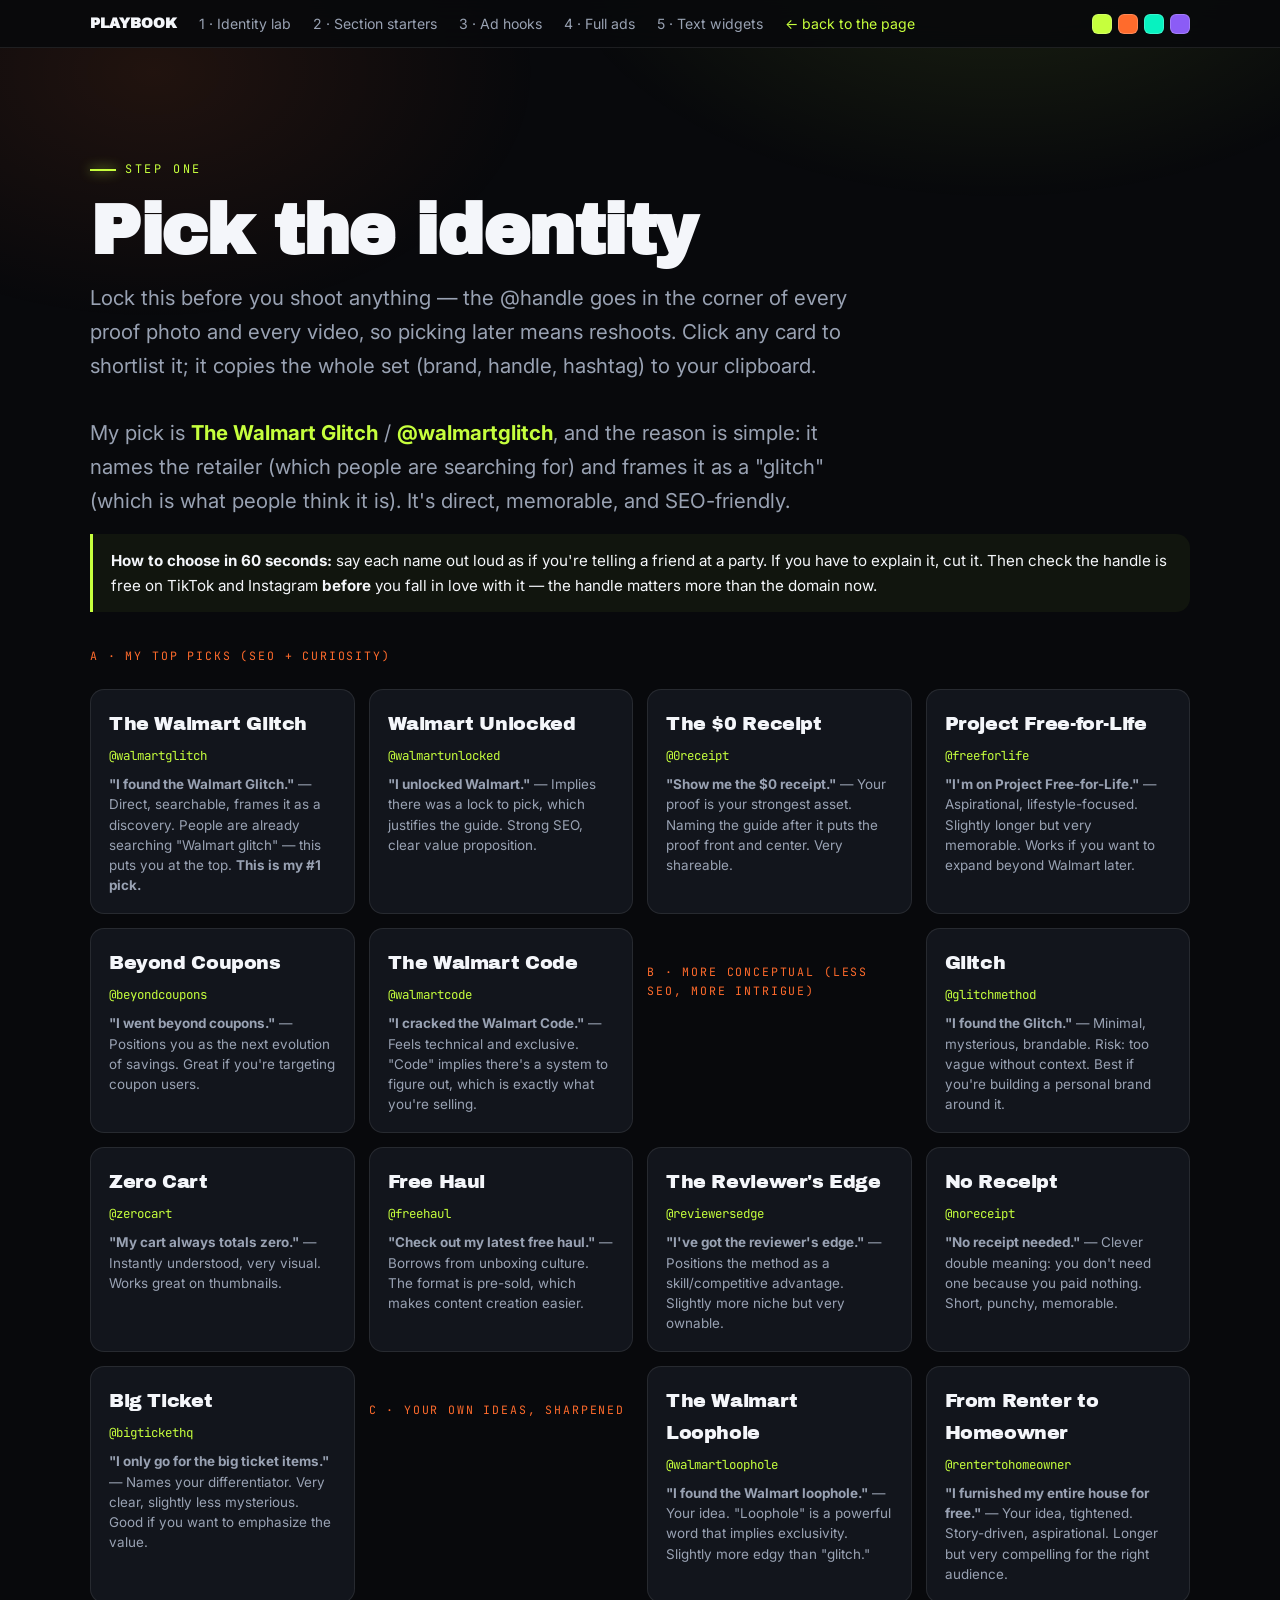
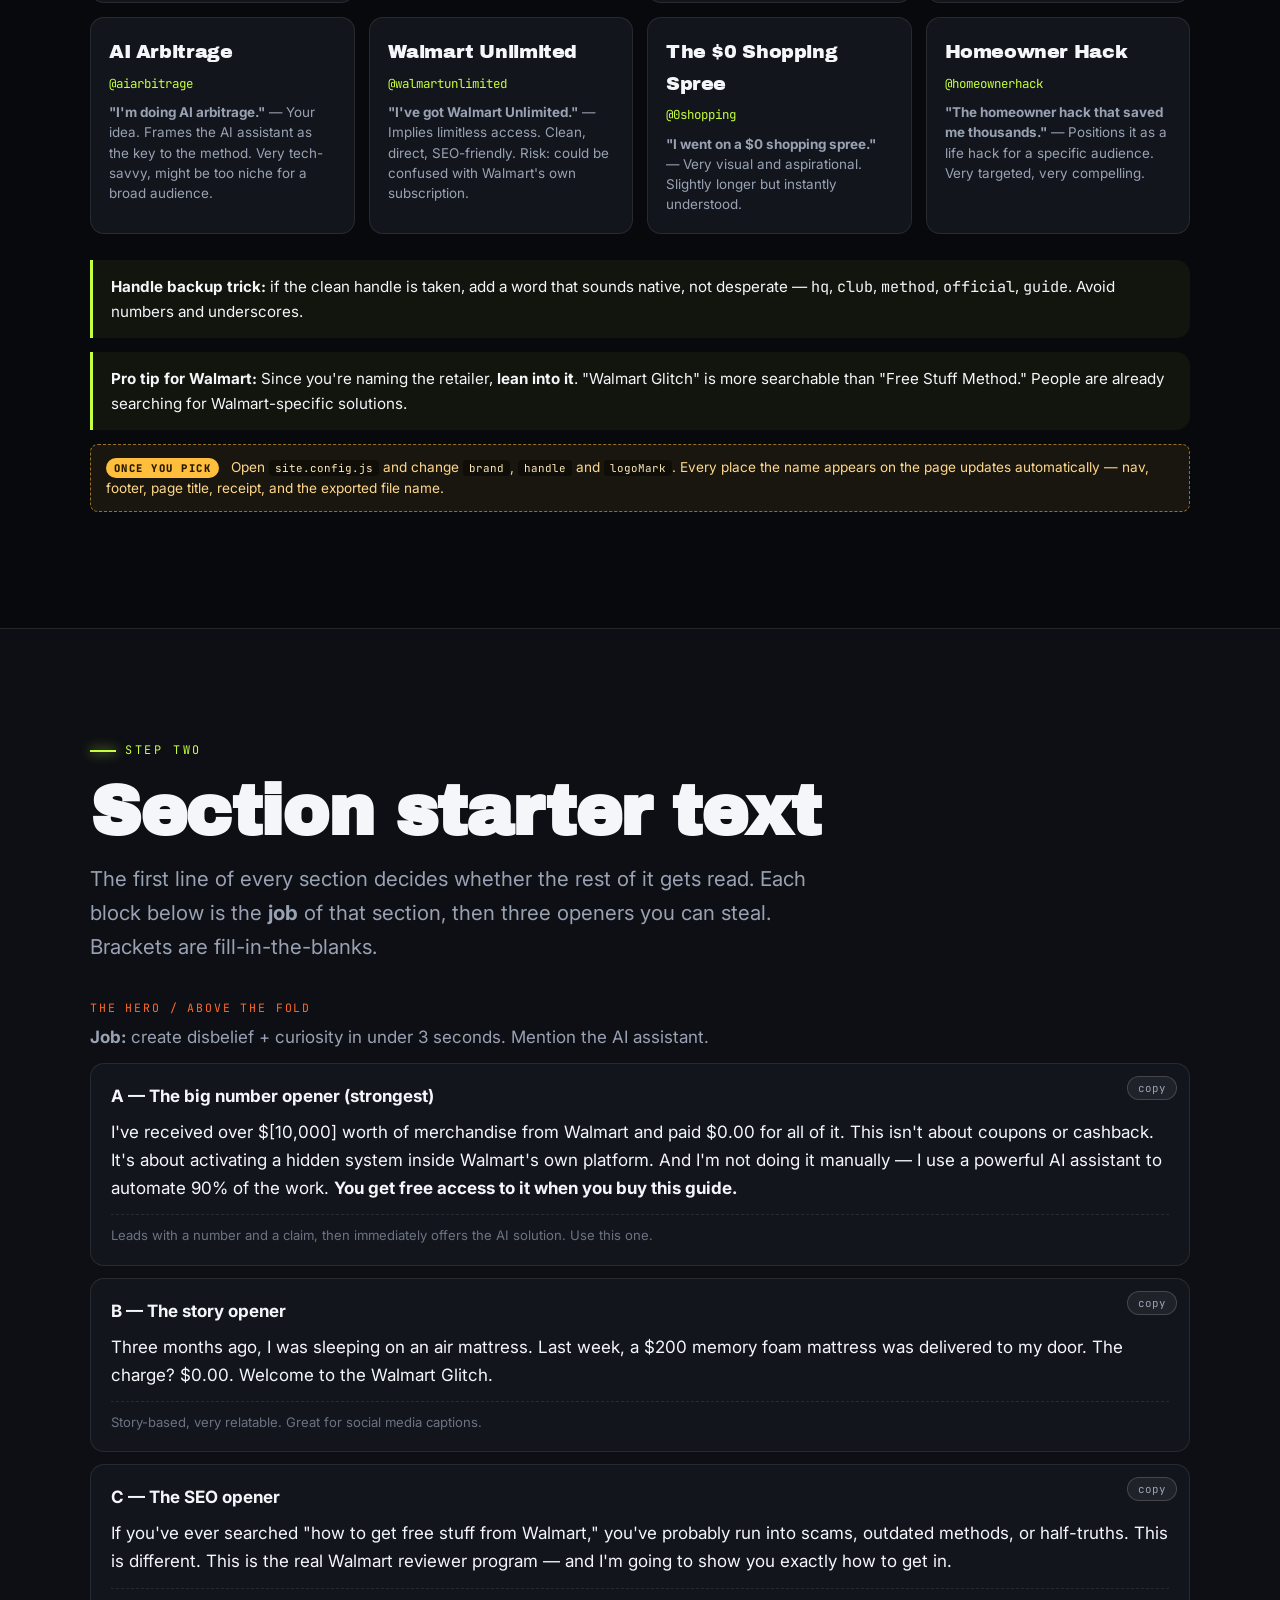
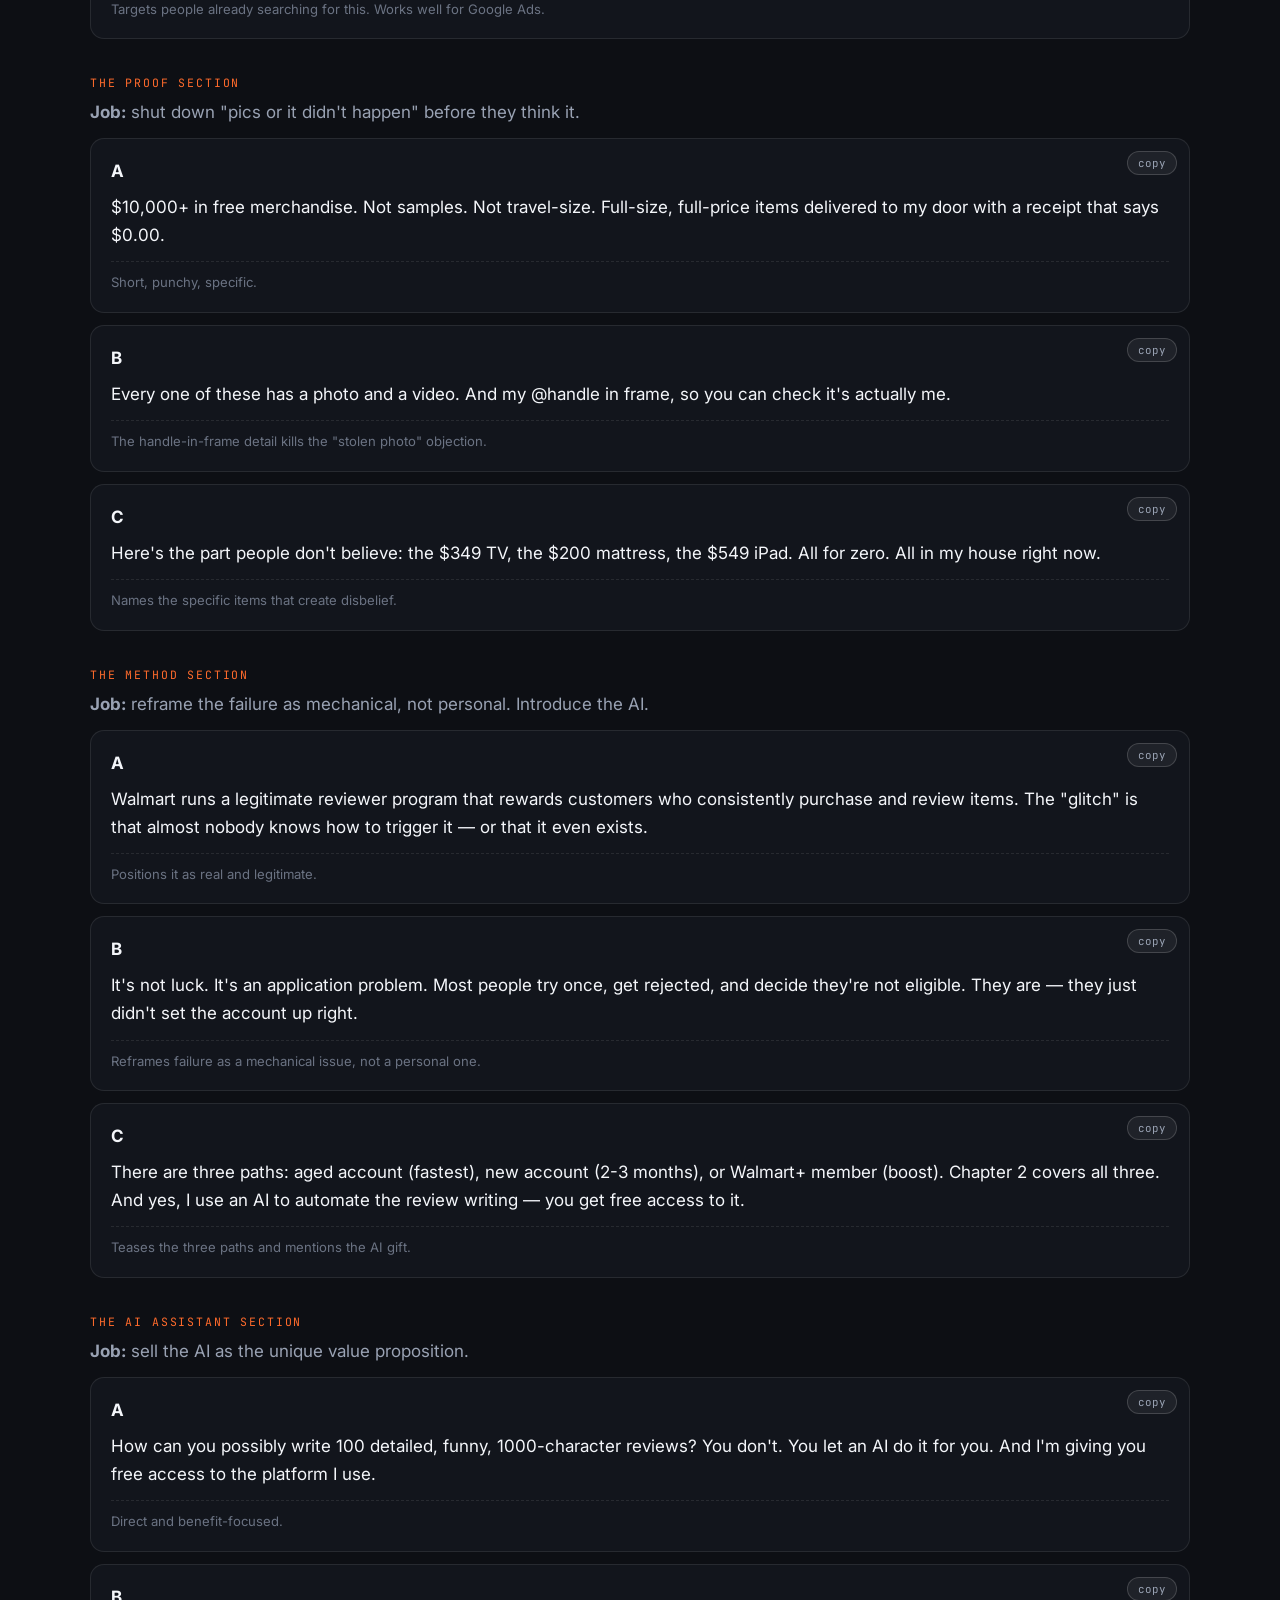
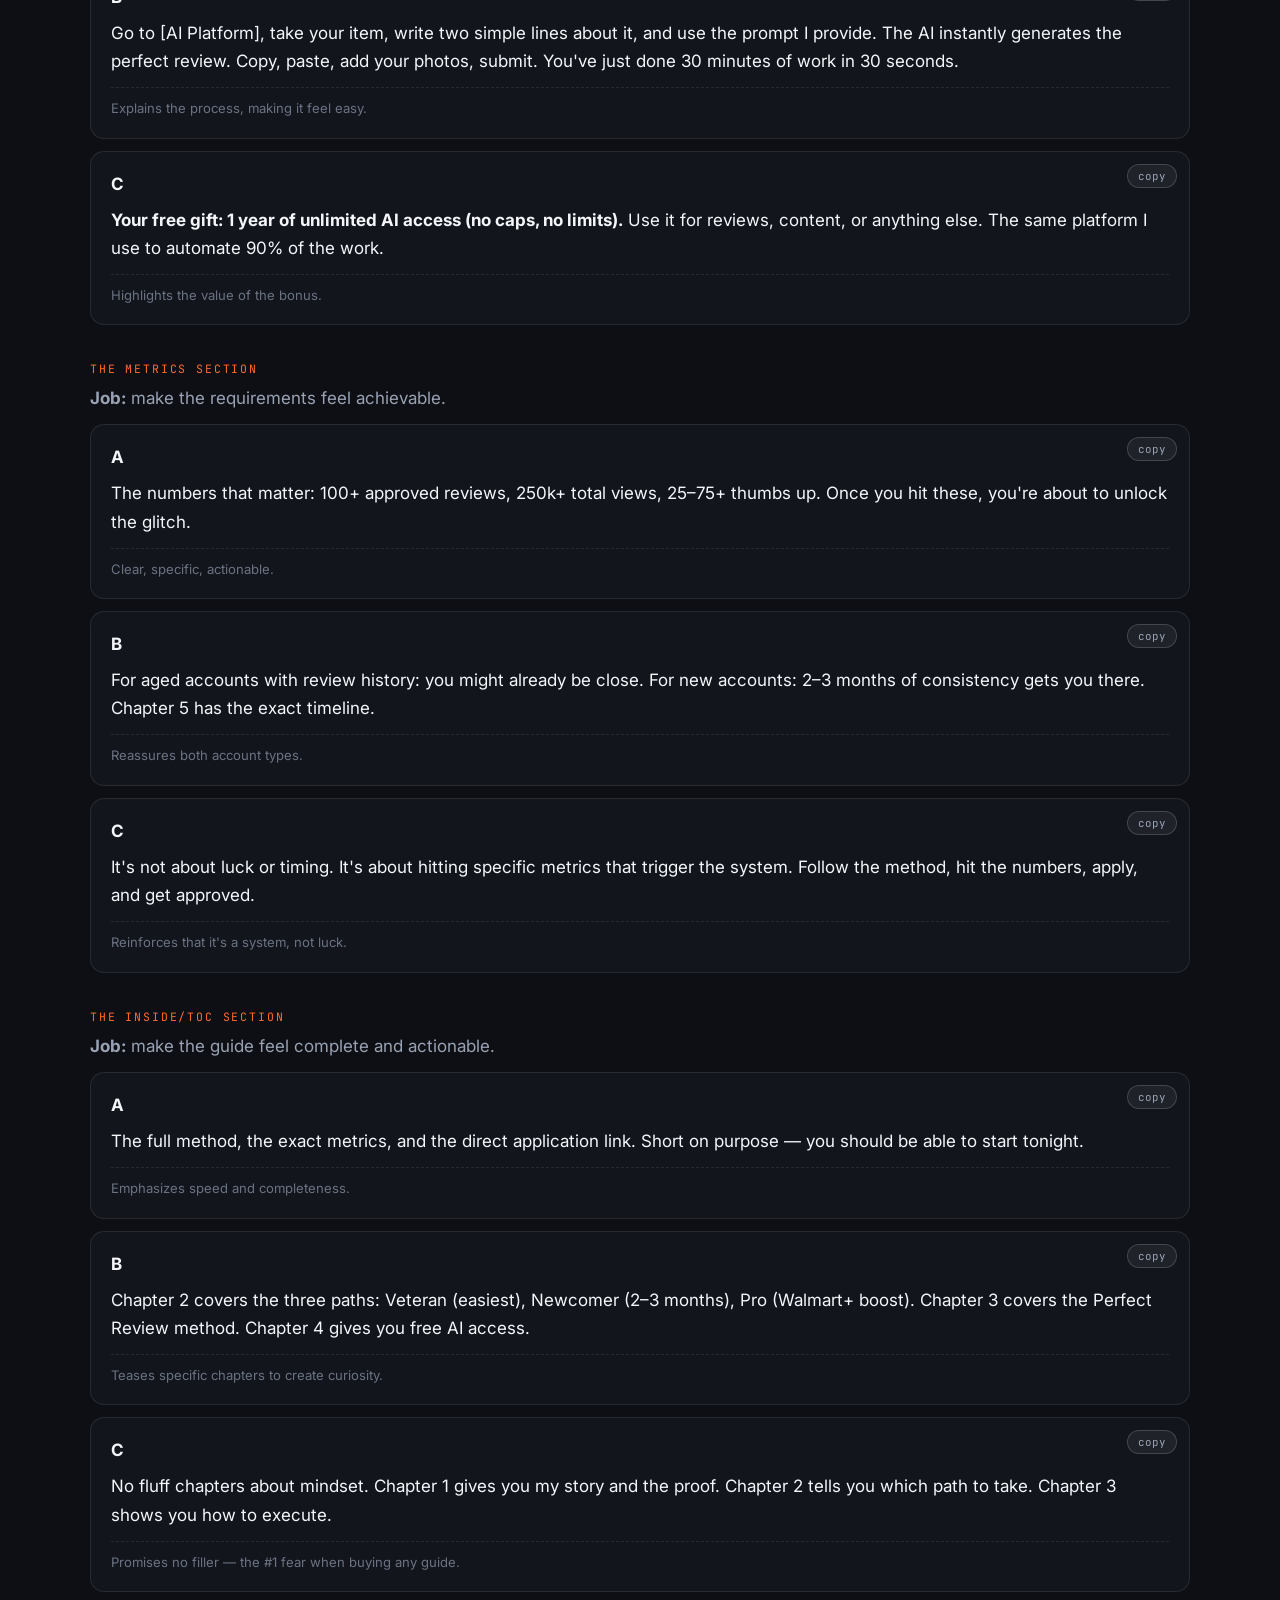
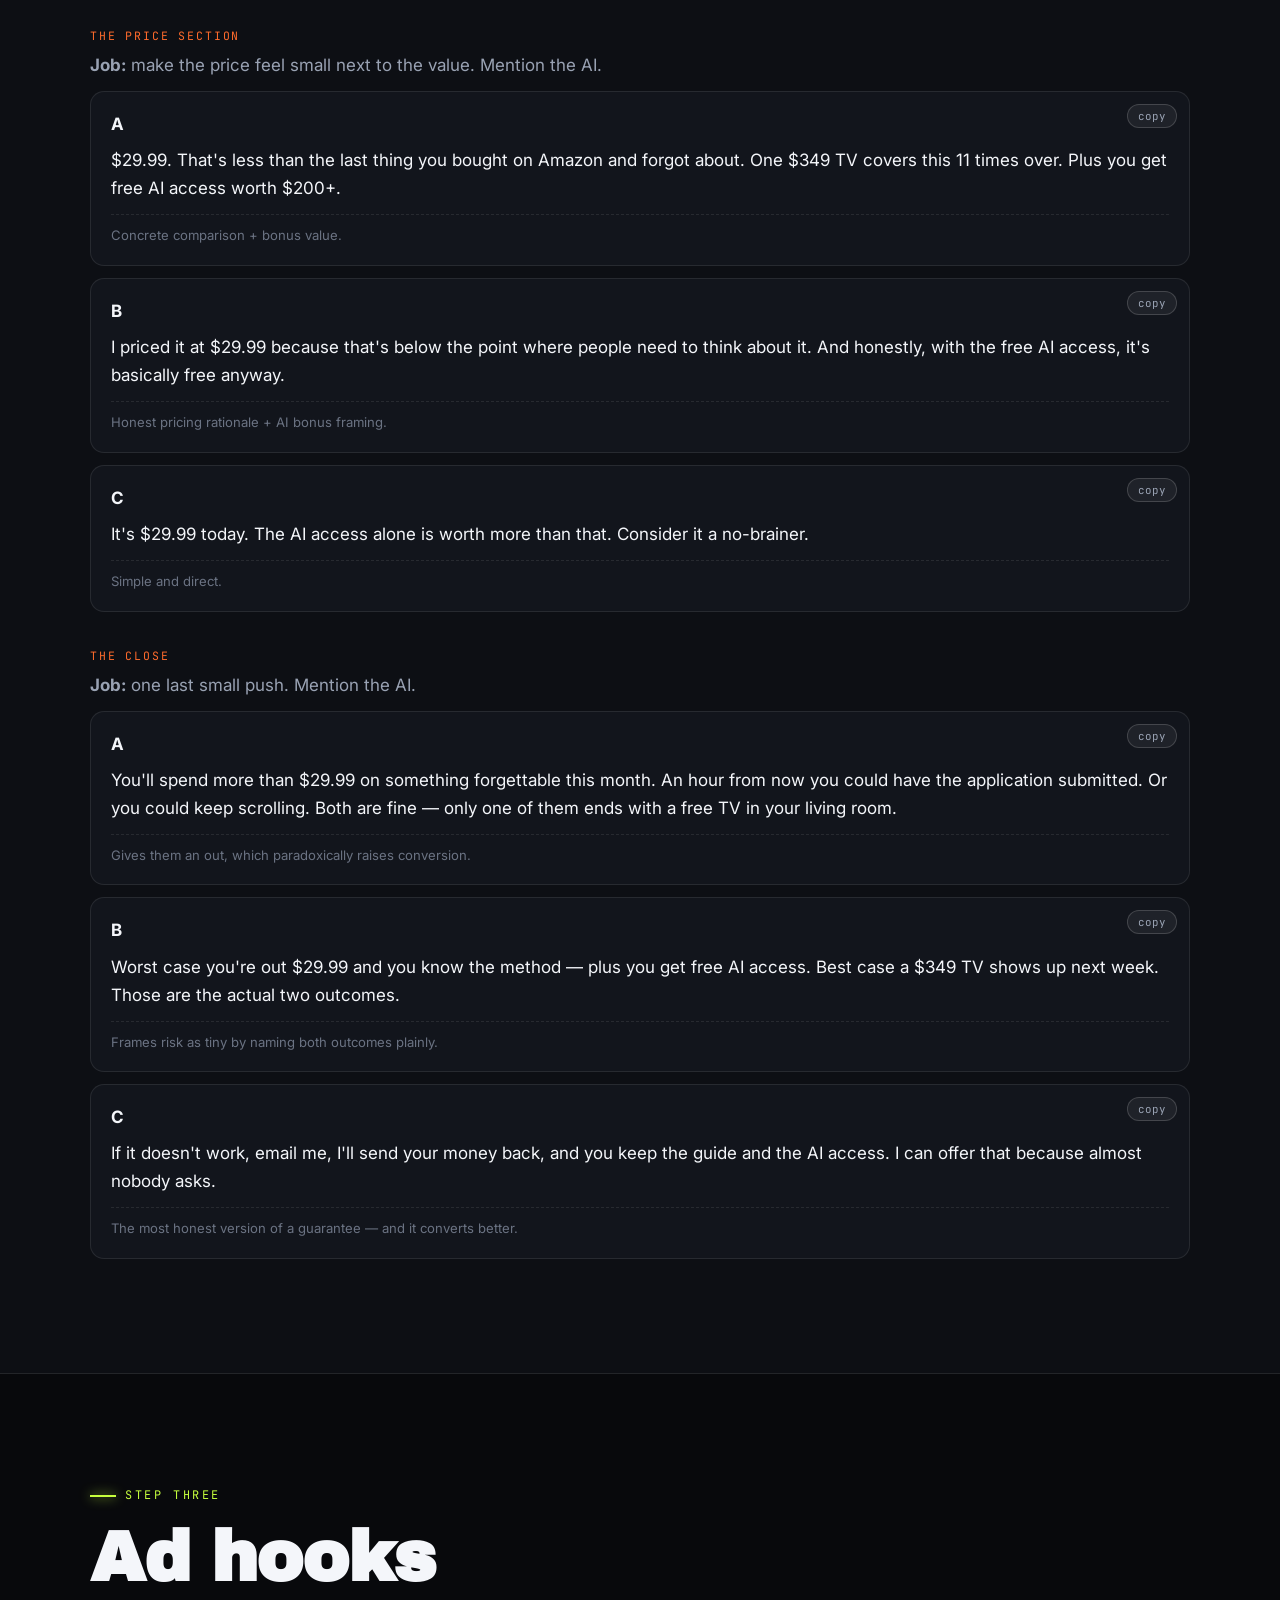
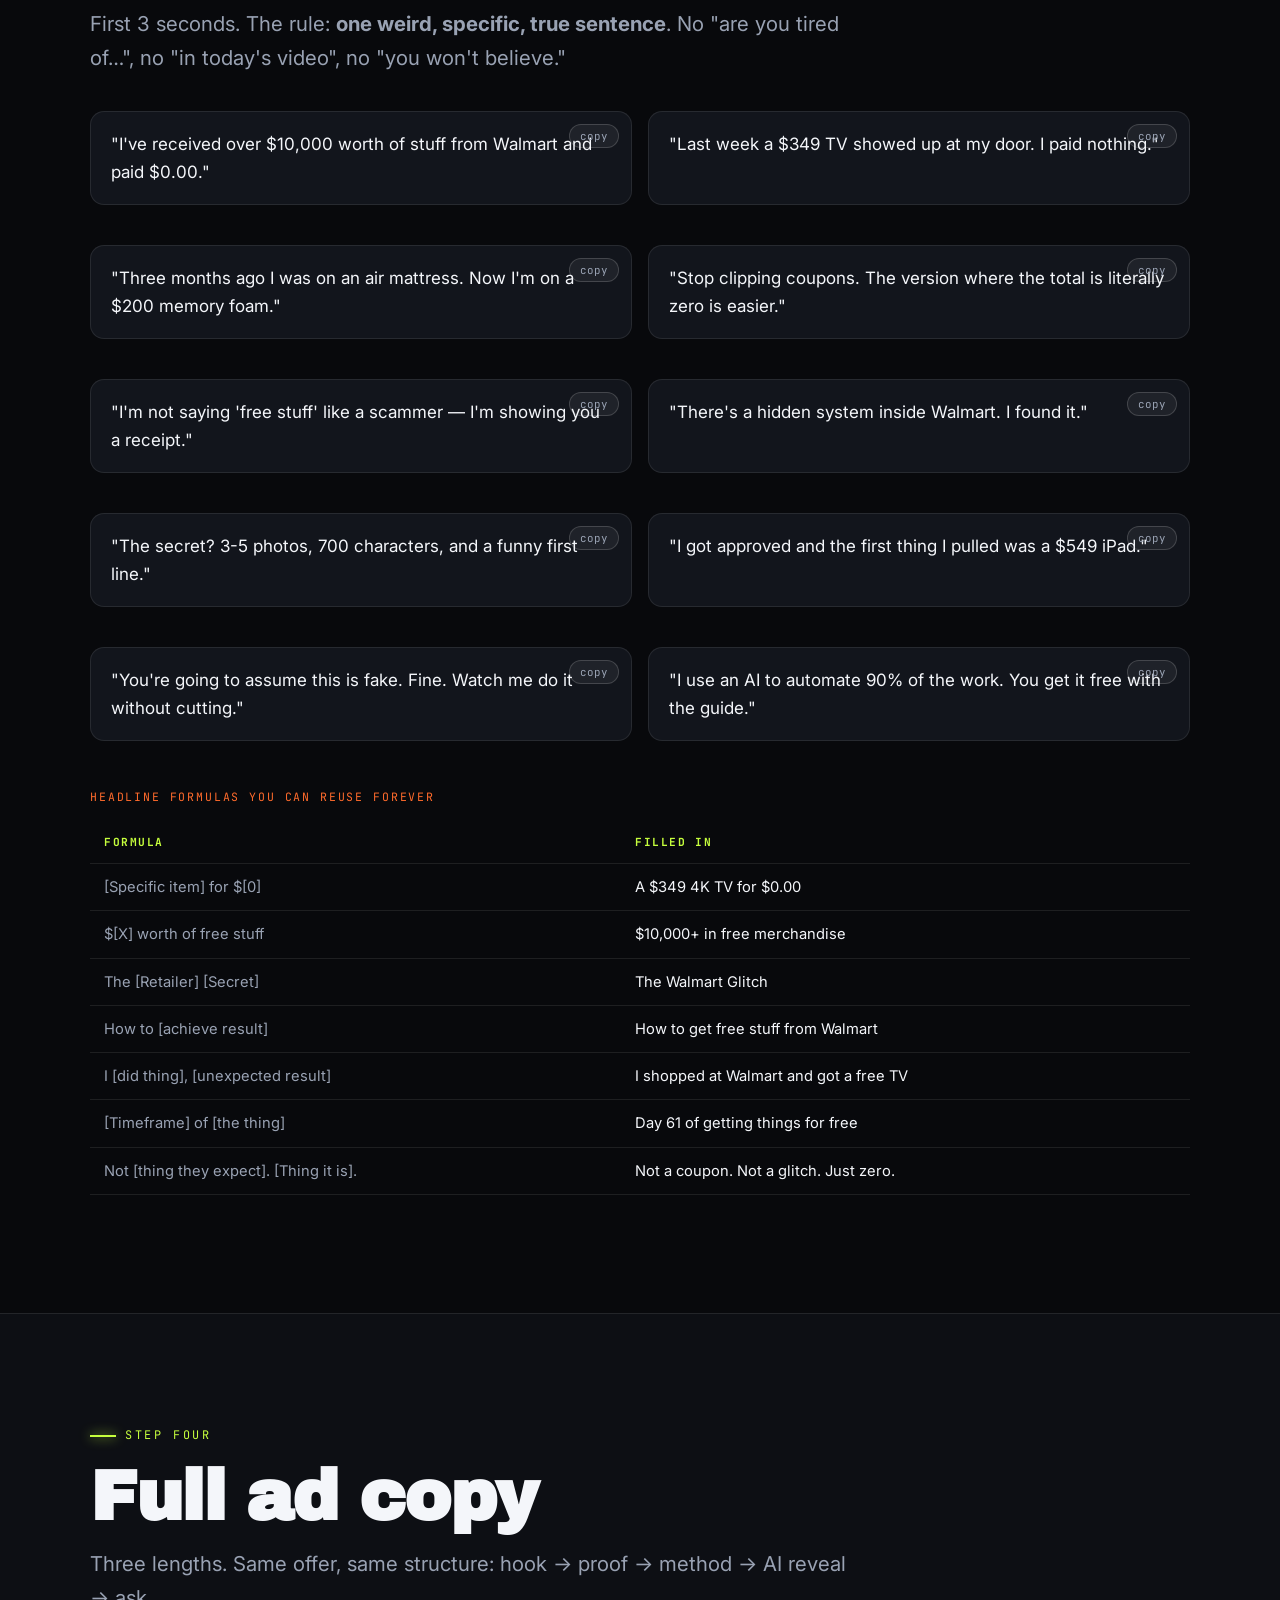
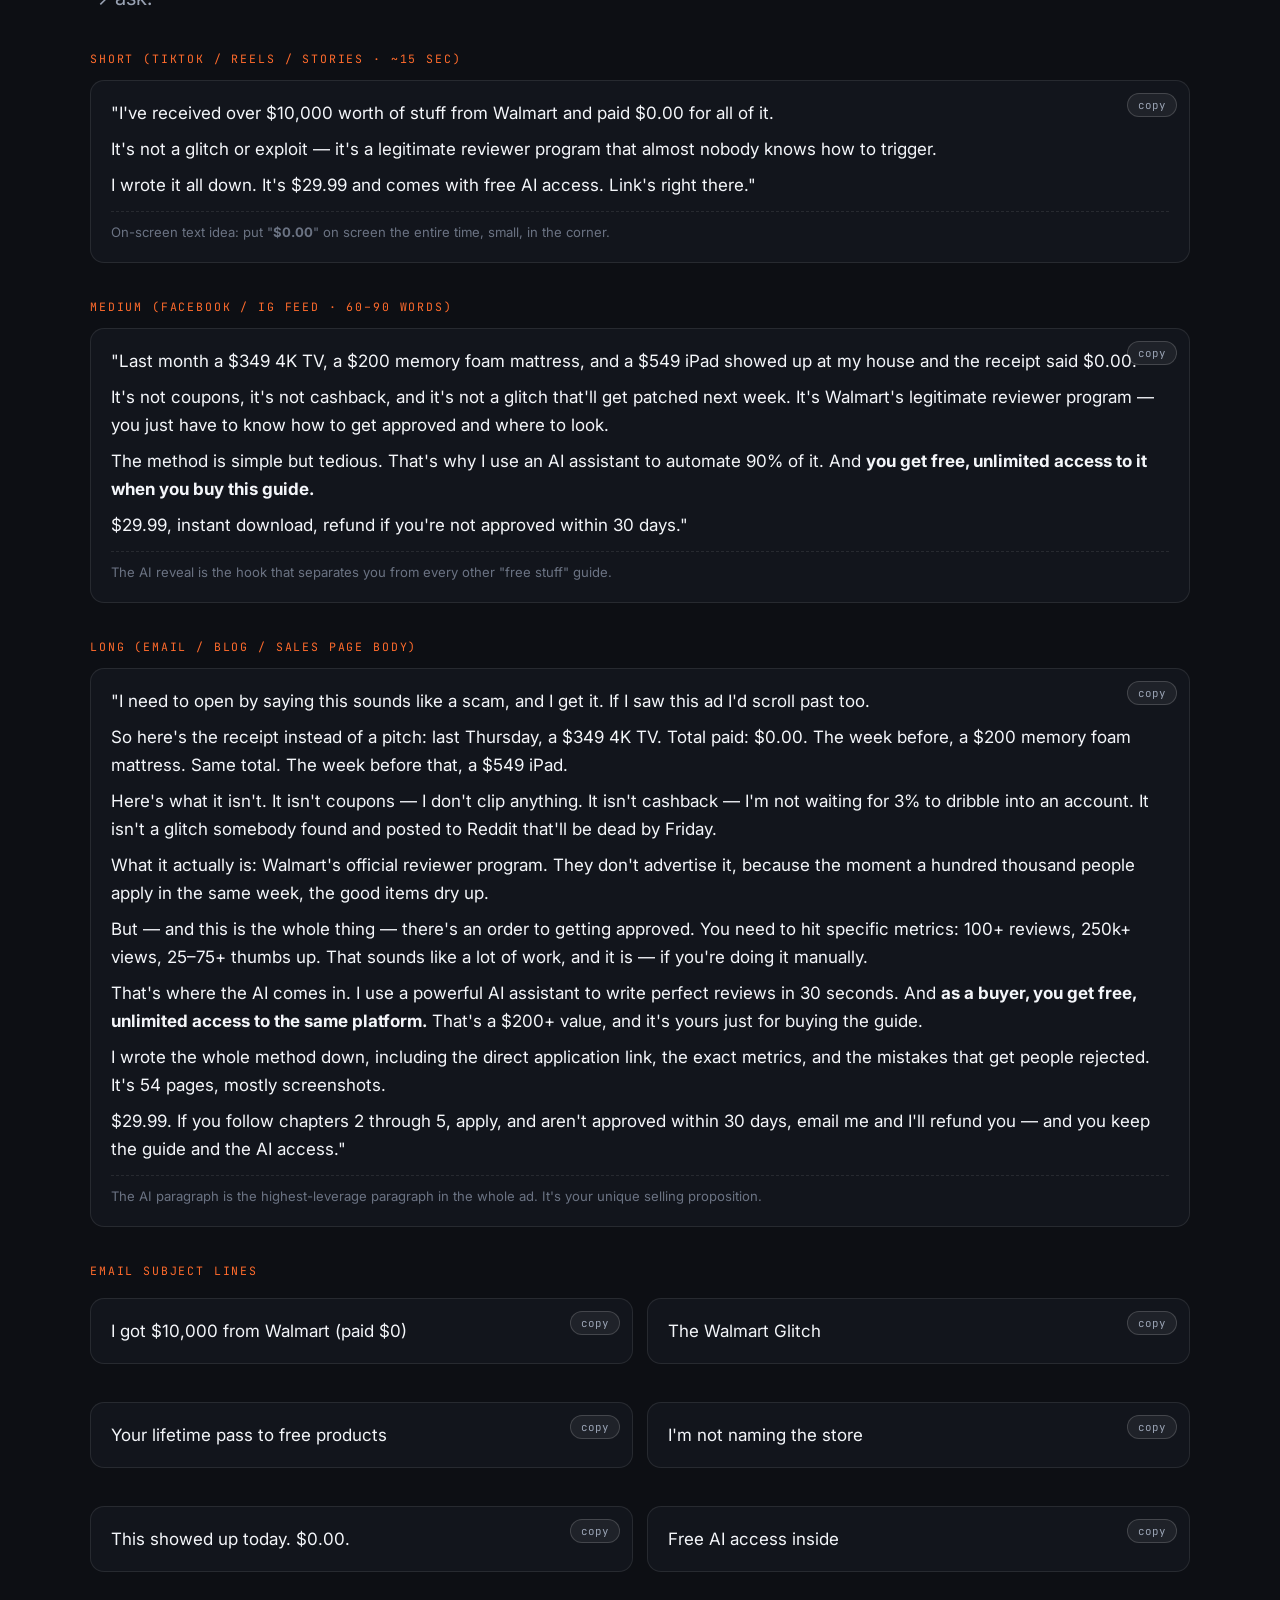
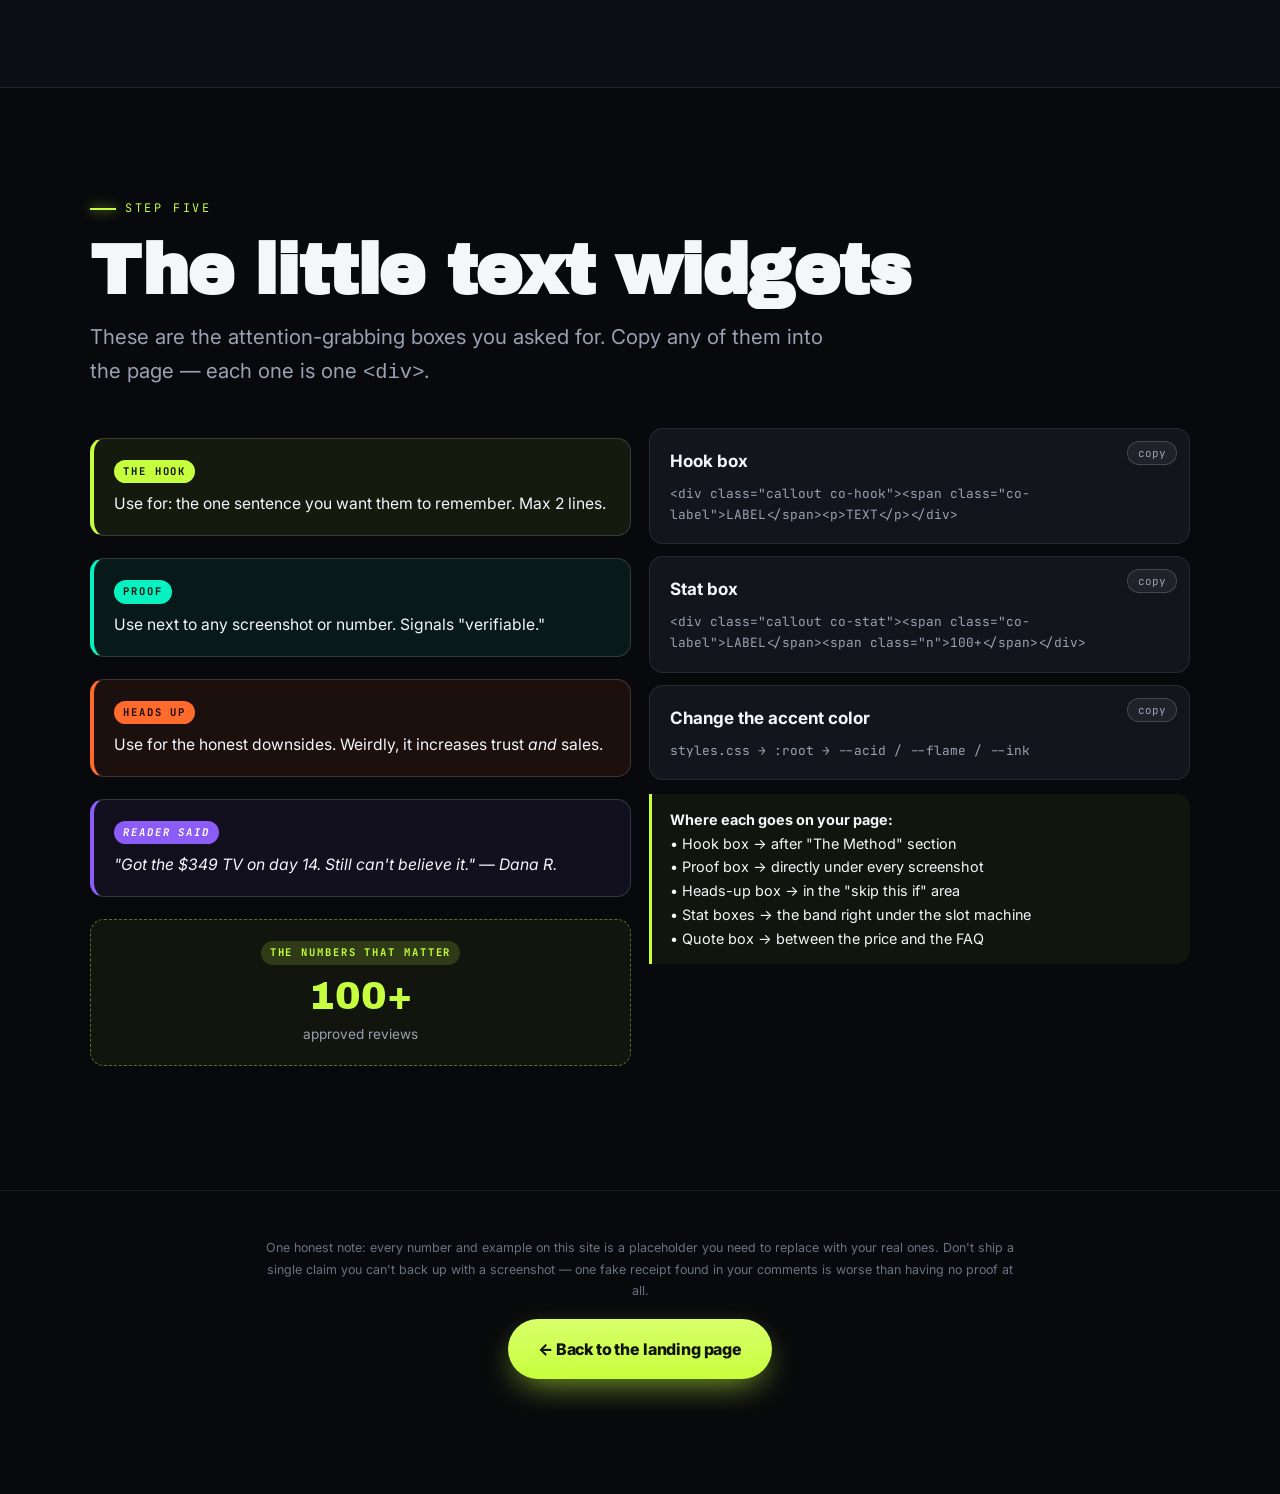
==== commit 1b997ae6: "Complete rewrite for Walmart reviewer program + AI assistant angle - New brand: The Walmart Glitch /" ====
--- a/playbook.html
+++ b/playbook.html
@@ -55,16 +55,15 @@
 <section id="names">
   <div class="wrap">
     <span class="eyebrow">Step one</span>
-    <h1>Pick the name</h1>
+    <h1>Pick the identity</h1>
     <p class="lead muted" style="max-width:760px">
       Lock this before you shoot anything — the @handle goes in the corner of every proof photo
       and every video, so picking later means reshoots. Click any card to shortlist it; it copies
-      the whole set (brand, handle, member noun, hashtag) to your clipboard.
+      the whole set (brand, handle, hashtag) to your clipboard.
       <br><br>
-      My pick is <b class="acid">Whitelisted</b> / <b class="acid">@imwhitelisted</b>, and the
-      reason is the member noun: someone can say <b>"I'm Whitelisted"</b> out loud and it means
-      something without revealing anything. It describes being <em>approved</em>, which is exactly
-      what they're buying — not the free stuff, the access.
+      My pick is <b class="acid">The Walmart Glitch</b> / <b class="acid">@walmartglitch</b>, and the
+      reason is simple: it names the retailer (which people are searching for) and frames it as
+      a "glitch" (which is what people think it is). It's direct, memorable, and SEO-friendly.
     </p>
 
     <div class="rule">
@@ -73,157 +72,152 @@
       and Instagram <b>before</b> you fall in love with it — the handle matters more than the domain now.
     </div>
 
-    <div class="rule">
-      <b>You're not naming a website — you're naming a club.</b> Two different words:
-      the <b>brand</b> (the account people follow) and the <b>member noun</b> (the thing
-      someone says about themselves). The member noun is the one that matters. When somebody can
-      say <b>"I'm ___"</b> out loud, they stop being a customer and start being a member — and
-      members defend you in the comments for free.
-    </div>
-
-    <div class="vibe">A · My top picks</div>
+    <div class="vibe">A · My top picks (SEO + curiosity)</div>
     <div class="names" id="nameList">
 
-      <div class="name-card" data-nm="Whitelisted" data-hd="@imwhitelisted" data-noun="Whitelisted" data-tag="#imwhitelisted">
-        <div class="nm">Whitelisted</div>
-        <div class="hd">@imwhitelisted</div>
-        <div class="why"><b>"I'm Whitelisted."</b> — It means you got approved and let in. It's
-        literally what happens to you, it sounds technical and a little exclusive, and it reveals
-        nothing about the retailer. <b>This is my pick.</b></div>
-      </div>
-
-      <div class="name-card" data-nm="The List" data-hd="@getonthelist" data-noun="on the List" data-tag="#onthelist">
-        <div class="nm">The List</div>
-        <div class="hd">@getonthelist</div>
-        <div class="why"><b>"I'm on the List."</b> — Three words everybody already understands.
-        Instantly creates the question "what list?" which is exactly the curiosity you want.
-        Zero risk of exposing anything.</div>
-      </div>
-
-      <div class="name-card" data-nm="Ghost" data-hd="@ghosthaul" data-noun="a Ghost" data-tag="#ghostmode">
-        <div class="nm">Ghost</div>
-        <div class="hd">@ghosthaul</div>
-        <div class="why"><b>"I'm a Ghost."</b> — Leans into the secrecy as the identity itself.
-        Younger, edgier, great on a thumbnail. Best if your audience skews under 30.</div>
-      </div>
-
-      <div class="name-card" data-nm="Cleared" data-hd="@getcleared" data-noun="Cleared" data-tag="#igotcleared">
-        <div class="nm">Cleared</div>
-        <div class="hd">@getcleared</div>
-        <div class="why"><b>"I got cleared."</b> — Sounds like security clearance. Implies there
-        was a bar to pass, which justifies charging for the guide and makes approval feel earned.</div>
-      </div>
-
-      <div class="vibe">B · More identity systems</div>
-
-      <div class="name-card" data-nm="Backstage" data-hd="@backstagehaul" data-noun="Backstage" data-tag="#backstage">
-        <div class="nm">Backstage</div>
-        <div class="hd">@backstagehaul</div>
-        <div class="why"><b>"I'm Backstage."</b> — One word for "I see what you don't."
-        Very strong with unboxing content.</div>
-      </div>
-
-      <div class="name-card" data-nm="Unlisted" data-hd="@unlistedclub" data-noun="Unlisted" data-tag="#unlisted">
-        <div class="nm">Unlisted</div>
-        <div class="hd">@unlistedclub</div>
-        <div class="why"><b>"I'm Unlisted."</b> — Clever double meaning: not publicly listed, but
-        still getting everything. Insider feel without saying a word about the program.</div>
-      </div>
-
-      <div class="name-card" data-nm="Tapped In" data-hd="@tappedin" data-noun="tapped in" data-tag="#tappedin">
-        <div class="nm">Tapped In</div>
-        <div class="hd">@tappedin</div>
-        <div class="why"><b>"I'm tapped in."</b> — Already slang, so it needs no explanation.
-        Very shareable, slightly street. Great if you're on camera a lot.</div>
-      </div>
-
-      <div class="name-card" data-nm="The Room" data-hd="@intheroom" data-noun="in the Room" data-tag="#intheroom">
-        <div class="nm">The Room</div>
-        <div class="hd">@intheroom</div>
-        <div class="why"><b>"I'm in the Room."</b> — Pure exclusivity. Works because the
-        invitation is literally the product.</div>
-      </div>
-
-      <div class="name-card" data-nm="Porch Club" data-hd="@porchclub" data-noun="Porch Club" data-tag="#porchclub">
-        <div class="nm">Porch Club</div>
-        <div class="hd">@porchclub</div>
-        <div class="why"><b>"It's on the porch."</b> — Visual and warm. Every delivery is a
-        content moment, and the name gives you a repeatable series format.</div>
-      </div>
-
-      <div class="name-card" data-nm="Zero" data-hd="@zerodrop" data-noun="a Zero" data-tag="#zeroclub">
-        <div class="nm">Zero</div>
-        <div class="hd">@zerodrop</div>
-        <div class="why"><b>"I'm a Zero."</b> — Shortest possible badge. Self-deprecating in a
-        way people enjoy. Slightly weaker: "zero" reads as nothing rather than approved.</div>
-      </div>
-
-      <div class="vibe">C · Your own ideas, sharpened</div>
-
-      <div class="name-card" data-nm="I Paid Zero" data-hd="@ipaidzero" data-noun="Paid Zero" data-tag="#ipaidzero">
-        <div class="nm">I Paid Zero</div>
-        <div class="hd">@ipaidzero</div>
-        <div class="why"><b>"I paid zero."</b> — Your idea, and it's genuinely strong: a full
-        sentence as a brand, which is native to how people talk on TikTok. Best as a
-        <b>personal</b> handle rather than a club name.</div>
-      </div>
-
-      <div class="name-card" data-nm="The Only Coupon" data-hd="@theonlycoupon" data-noun="an Only" data-tag="#theonlycoupon">
-        <div class="nm">The Only Coupon</div>
-        <div class="hd">@theonlycoupon</div>
-        <div class="why">Your "one and only coupon" idea, tightened. Leans on your
-        <b>"better than any coupon"</b> line. Risk: it's a <i>coupon</i> word, and you're selling
-        the opposite of coupons.</div>
-      </div>
-
-      <div class="name-card" data-nm="Free Life" data-hd="@freelifehq" data-noun="Free Life" data-tag="#freelife">
-        <div class="nm">Free Life</div>
-        <div class="hd">@freelifehq</div>
-        <div class="why">Your "freelife" idea. Broad and aspirational, easy to grow beyond
-        one method. Watch out — a few MLM-adjacent accounts use "freelife," so check first.</div>
-      </div>
-
-      <div class="name-card" data-nm="Nada Club" data-hd="@nadaclub" data-noun="Nada" data-tag="#nadaspent">
-        <div class="nm">Nada Club</div>
-        <div class="hd">@nadaclub</div>
-        <div class="why"><b>"I spent nada."</b> — Playful, memorable, easy to say.
-        Slightly more jokey than premium.</div>
-      </div>
-
-      <div class="name-card" data-nm="No Receipt" data-hd="@noreceipt" data-noun="Receipt-less" data-tag="#noreceipt">
+      <div class="name-card" data-nm="The Walmart Glitch" data-hd="@walmartglitch" data-tag="#walmartglitch">
+        <div class="nm">The Walmart Glitch</div>
+        <div class="hd">@walmartglitch</div>
+        <div class="why"><b>"I found the Walmart Glitch."</b> — Direct, searchable, frames it as a
+        discovery. People are already searching "Walmart glitch" — this puts you at the top.
+        <b>This is my #1 pick.</b></div>
+      </div>
+
+      <div class="name-card" data-nm="Walmart Unlocked" data-hd="@walmartunlocked" data-tag="#walmartunlocked">
+        <div class="nm">Walmart Unlocked</div>
+        <div class="hd">@walmartunlocked</div>
+        <div class="why"><b>"I unlocked Walmart."</b> — Implies there was a lock to pick, which
+        justifies the guide. Strong SEO, clear value proposition.</div>
+      </div>
+
+      <div class="name-card" data-nm="The $0 Receipt" data-hd="@0receipt" data-tag="#0receipt">
+        <div class="nm">The $0 Receipt</div>
+        <div class="hd">@0receipt</div>
+        <div class="why"><b>"Show me the $0 receipt."</b> — Your proof is your strongest asset.
+        Naming the guide after it puts the proof front and center. Very shareable.</div>
+      </div>
+
+      <div class="name-card" data-nm="Project Free-for-Life" data-hd="@freeforlife" data-tag="#freeforlife">
+        <div class="nm">Project Free-for-Life</div>
+        <div class="hd">@freeforlife</div>
+        <div class="why"><b>"I'm on Project Free-for-Life."</b> — Aspirational, lifestyle-focused.
+        Slightly longer but very memorable. Works if you want to expand beyond Walmart later.</div>
+      </div>
+
+      <div class="name-card" data-nm="Beyond Coupons" data-hd="@beyondcoupons" data-tag="#beyondcoupons">
+        <div class="nm">Beyond Coupons</div>
+        <div class="hd">@beyondcoupons</div>
+        <div class="why"><b>"I went beyond coupons."</b> — Positions you as the next evolution
+        of savings. Great if you're targeting coupon users.</div>
+      </div>
+
+      <div class="name-card" data-nm="The Walmart Code" data-hd="@walmartcode" data-tag="#crackthecode">
+        <div class="nm">The Walmart Code</div>
+        <div class="hd">@walmartcode</div>
+        <div class="why"><b>"I cracked the Walmart Code."</b> — Feels technical and exclusive.
+        "Code" implies there's a system to figure out, which is exactly what you're selling.</div>
+      </div>
+
+      <div class="vibe">B · More conceptual (less SEO, more intrigue)</div>
+
+      <div class="name-card" data-nm="Glitch" data-hd="@glitchmethod" data-tag="#glitchmethod">
+        <div class="nm">Glitch</div>
+        <div class="hd">@glitchmethod</div>
+        <div class="why"><b>"I found the Glitch."</b> — Minimal, mysterious, brandable.
+        Risk: too vague without context. Best if you're building a personal brand around it.</div>
+      </div>
+
+      <div class="name-card" data-nm="Zero Cart" data-hd="@zerocart" data-tag="#zerocart">
+        <div class="nm">Zero Cart</div>
+        <div class="hd">@zerocart</div>
+        <div class="why"><b>"My cart always totals zero."</b> — Instantly understood, very
+        visual. Works great on thumbnails.</div>
+      </div>
+
+      <div class="name-card" data-nm="Free Haul" data-hd="@freehaul" data-tag="#freehaul">
+        <div class="nm">Free Haul</div>
+        <div class="hd">@freehaul</div>
+        <div class="why"><b>"Check out my latest free haul."</b> — Borrows from unboxing culture.
+        The format is pre-sold, which makes content creation easier.</div>
+      </div>
+
+      <div class="name-card" data-nm="The Reviewer's Edge" data-hd="@reviewersedge" data-tag="#reviewersedge">
+        <div class="nm">The Reviewer's Edge</div>
+        <div class="hd">@reviewersedge</div>
+        <div class="why"><b>"I've got the reviewer's edge."</b> — Positions the method as a
+        skill/competitive advantage. Slightly more niche but very ownable.</div>
+      </div>
+
+      <div class="name-card" data-nm="No Receipt" data-hd="@noreceipt" data-tag="#noreceipt">
         <div class="nm">No Receipt</div>
         <div class="hd">@noreceipt</div>
-        <div class="why">Because there's nothing to pay for. Conceptually sharp, but a little
-        abstract — you'd have to teach people what it means.</div>
-      </div>
-
-      <div class="name-card" data-nm="Big Ticket" data-hd="@bigtickethq" data-noun="Big Ticket" data-tag="#bigticket">
+        <div class="why"><b>"No receipt needed."</b> — Clever double meaning: you don't need
+        one because you paid nothing. Short, punchy, memorable.</div>
+      </div>
+
+      <div class="name-card" data-nm="Big Ticket" data-hd="@bigtickethq" data-tag="#bigticket">
         <div class="nm">Big Ticket</div>
         <div class="hd">@bigtickethq</div>
-        <div class="why">Names your actual differentiator — nobody else is giving away mattresses
-        and e-bikes. Very clear, slightly less mysterious.</div>
-      </div>
-    </div>
-
-    <div class="rule" style="margin-top:26px;border-left-color:var(--flame);background:rgba(255,107,44,.06)">
-      <b>Words to avoid — they give it away:</b>
-      <span class="mono">sampler</span>, <span class="mono">tester</span>,
-      <span class="mono">reviewer</span>, <span class="mono">panel</span>,
-      <span class="mono">insider club</span>, <span class="mono">sample</span>,
-      <span class="mono">box</span>, <span class="mono">review club</span>,
-      <span class="mono">freebie</span>, <span class="mono">VIP program</span>.
-      Any one of these and a curious person can find the program in one search.
-      Names about <b>access</b> (whitelisted, cleared, on the list) protect you.
-      Names about <b>free stuff</b> don't reveal anything either — the danger is only the
-      <em>mechanism</em> words.
-    </div>
-
-    <div class="rule">
+        <div class="why"><b>"I only go for the big ticket items."</b> — Names your differentiator.
+        Very clear, slightly less mysterious. Good if you want to emphasize the value.</div>
+      </div>
+
+      <div class="vibe">C · Your own ideas, sharpened</div>
+
+      <div class="name-card" data-nm="The Walmart Loophole" data-hd="@walmartloophole" data-tag="#loophole">
+        <div class="nm">The Walmart Loophole</div>
+        <div class="hd">@walmartloophole</div>
+        <div class="why"><b>"I found the Walmart loophole."</b> — Your idea. "Loophole" is a
+        powerful word that implies exclusivity. Slightly more edgy than "glitch."</div>
+      </div>
+
+      <div class="name-card" data-nm="From Renter to Homeowner" data-hd="@rentertohomeowner" data-tag="#furnishedforfree">
+        <div class="nm">From Renter to Homeowner</div>
+        <div class="hd">@rentertohomeowner</div>
+        <div class="why"><b>"I furnished my entire house for free."</b> — Your idea, tightened.
+        Story-driven, aspirational. Longer but very compelling for the right audience.</div>
+      </div>
+
+      <div class="name-card" data-nm="AI Arbitrage" data-hd="@aiarbitrage" data-tag="#aiarbitrage">
+        <div class="nm">AI Arbitrage</div>
+        <div class="hd">@aiarbitrage</div>
+        <div class="why"><b>"I'm doing AI arbitrage."</b> — Your idea. Frames the AI assistant
+        as the key to the method. Very tech-savvy, might be too niche for a broad audience.</div>
+      </div>
+
+      <div class="name-card" data-nm="Walmart Unlimited" data-hd="@walmartunlimited" data-tag="#unlimited">
+        <div class="nm">Walmart Unlimited</div>
+        <div class="hd">@walmartunlimited</div>
+        <div class="why"><b>"I've got Walmart Unlimited."</b> — Implies limitless access.
+        Clean, direct, SEO-friendly. Risk: could be confused with Walmart's own subscription.</div>
+      </div>
+
+      <div class="name-card" data-nm="The $0 Shopping Spree" data-hd="@0shopping" data-tag="#0shopping">
+        <div class="nm">The $0 Shopping Spree</div>
+        <div class="hd">@0shopping</div>
+        <div class="why"><b>"I went on a $0 shopping spree."</b> — Very visual and aspirational.
+        Slightly longer but instantly understood.</div>
+      </div>
+
+      <div class="name-card" data-nm="Homeowner Hack" data-hd="@homeownerhack" data-tag="#homeownerhack">
+        <div class="nm">Homeowner Hack</div>
+        <div class="hd">@homeownerhack</div>
+        <div class="why"><b>"The homeowner hack that saved me thousands."</b> — Positions it as
+        a life hack for a specific audience. Very targeted, very compelling.</div>
+      </div>
+    </div>
+
+    <div class="rule" style="margin-top:26px">
       <b>Handle backup trick:</b> if the clean handle is taken, add a word that sounds native,
       not desperate — <span class="mono">hq</span>, <span class="mono">club</span>,
-      <span class="mono">daily</span>, <span class="mono">co</span>, <span class="mono">files</span>.
-      Avoid numbers and underscores. <span class="mono">@imwhitelisted</span> &gt;
-      <span class="mono">@whitelisted_47</span> every time.
+      <span class="mono">method</span>, <span class="mono">official</span>,
+      <span class="mono">guide</span>. Avoid numbers and underscores.
+    </div>
+
+    <div class="rule">
+      <b>Pro tip for Walmart:</b> Since you're naming the retailer, <b>lean into it</b>.
+      "Walmart Glitch" is more searchable than "Free Stuff Method." People are already
+      searching for Walmart-specific solutions.
     </div>
 
     <div class="help" style="display:block">
@@ -247,129 +241,181 @@
     </p>
 
     <div class="vibe">The hero / above the fold</div>
-    <p class="muted" style="margin:0"><b>Job:</b> create disbelief in under 3 seconds. Do not explain anything yet.</p>
-    <div class="copyblock"><button class="cp">copy</button>
-      <p><b>A — The receipt opener (strongest)</b></p>
-      <p>“Random stuff worth up to $[699] keeps showing up at my door for $0.00. Not a coupon.
-      Not a glitch I found on Reddit. Last [Tuesday] it was a [exact item], and I've got the
-      receipt to prove it.”</p>
-      <div class="why">Leads with a number and a claim, then immediately offers evidence. Use this one.</div>
-    </div>
-    <div class="copyblock"><button class="cp">copy</button>
-      <p><b>B — The anti-coupon opener</b></p>
-      <p>“Coupons are a 20% off hobby. This is a 100% off hobby. Every few days something shows
-      up at my house and the receipt says zero.”</p>
-      <div class="why">Best if your ad is running against coupon/savings audiences. It reframes instantly.</div>
-    </div>
-    <div class="copyblock"><button class="cp">copy</button>
-      <p><b>C — The confession opener</b></p>
-      <p>“I need to say upfront this sounds like a scam. It isn't, and I'm not going to argue
-      about it — just watch the video where I do it without cutting the screen.”</p>
-      <div class="why">Names the objection in the first line. Very high trust, very high scroll-through.</div>
-    </div>
-
-    <div class="vibe">The “how it works” section</div>
-    <p class="muted" style="margin:0"><b>Job:</b> make it feel easy AND make step 2 feel like a secret.</p>
+    <p class="muted" style="margin:0"><b>Job:</b> create disbelief + curiosity in under 3 seconds. Mention the AI assistant.</p>
+    <div class="copyblock"><button class="cp">copy</button>
+      <p><b>A — The big number opener (strongest)</b></p>
+      <p>I've received over $[10,000] worth of merchandise from Walmart and paid $0.00 for all
+      of it. This isn't about coupons or cashback. It's about activating a hidden system inside
+      Walmart's own platform. And I'm not doing it manually — I use a powerful AI assistant to
+      automate 90% of the work. <strong>You get free access to it when you buy this guide.</strong></p>
+      <div class="why">Leads with a number and a claim, then immediately offers the AI solution.
+      Use this one.</div>
+    </div>
+    <div class="copyblock"><button class="cp">copy</button>
+      <p><b>B — The story opener</b></p>
+      <p>Three months ago, I was sleeping on an air mattress. Last week, a $200 memory foam
+      mattress was delivered to my door. The charge? $0.00. Welcome to the Walmart Glitch.</p>
+      <div class="why">Story-based, very relatable. Great for social media captions.</div>
+    </div>
+    <div class="copyblock"><button class="cp">copy</button>
+      <p><b>C — The SEO opener</b></p>
+      <p>If you've ever searched "how to get free stuff from Walmart," you've probably run into
+      scams, outdated methods, or half-truths. This is different. This is the real Walmart
+      reviewer program — and I'm going to show you exactly how to get in.</p>
+      <div class="why">Targets people already searching for this. Works well for Google Ads.</div>
+    </div>
+
+    <div class="vibe">The proof section</div>
+    <p class="muted" style="margin:0"><b>Job:</b> shut down "pics or it didn't happen" before they think it.</p>
     <div class="copyblock"><button class="cp">copy</button>
       <p><b>A</b></p>
-      <p>“It's three steps, and you already know step one. Step two is the one everybody skips,
-      which is why most people try this once, get nothing, and decide it's fake.”</p>
-      <div class="why">Tells them they're smart, then tells them they're missing something. Works every time.</div>
+      <p>$10,000+ in free merchandise. Not samples. Not travel-size. Full-size, full-price
+      items delivered to my door with a receipt that says $0.00.</p>
+      <div class="why">Short, punchy, specific.</div>
     </div>
     <div class="copyblock"><button class="cp">copy</button>
       <p><b>B</b></p>
-      <p>“There's an order to this. Four things, in sequence. Do them out of order and nothing
-      arrives — no error, no email, just silence. That's the part nobody writes down.”</p>
-      <div class="why">Explains why they failed in the past without calling them dumb.</div>
+      <p>Every one of these has a photo and a video. And my @handle in frame, so you can check
+      it's actually me.</p>
+      <div class="why">The handle-in-frame detail kills the "stolen photo" objection.</div>
     </div>
     <div class="copyblock"><button class="cp">copy</button>
       <p><b>C</b></p>
-      <p>“Ten minutes to learn. About three minutes to do. Then you wait a few days and a box
-      shows up. That's the whole thing — there's no part two where I upsell you.”</p>
-      <div class="why">Kills the “this will be a huge time sink” objection.</div>
-    </div>
-
-    <div class="vibe">The proof section</div>
-    <p class="muted" style="margin:0"><b>Job:</b> shut down “pics or it didn't happen” before they think it.</p>
+      <p>Here's the part people don't believe: the $349 TV, the $200 mattress, the $549
+      iPad. All for zero. All in my house right now.</p>
+      <div class="why">Names the specific items that create disbelief.</div>
+    </div>
+
+    <div class="vibe">The method section</div>
+    <p class="muted" style="margin:0"><b>Job:</b> reframe the failure as mechanical, not personal. Introduce the AI.</p>
     <div class="copyblock"><button class="cp">copy</button>
       <p><b>A</b></p>
-      <p>“Screenshots, not stories. These are all off my own phone — order totals, delivery
-      confirmations, and the stuff actually sitting in my house right now.”</p>
-      <div class="why">“Screenshots, not stories” is the line. Short and rhythmic.</div>
+      <p>Walmart runs a legitimate reviewer program that rewards customers who consistently
+      purchase and review items. The "glitch" is that almost nobody knows how to trigger it —
+      or that it even exists.</p>
+      <div class="why">Positions it as real and legitimate.</div>
     </div>
     <div class="copyblock"><button class="cp">copy</button>
       <p><b>B</b></p>
-      <p>“I'm blurring my address because I'm not an idiot. Everything else is exactly as it
-      came off my screen.”</p>
-      <div class="why">Pre-empting the “why is it blurred” suspicion makes the unblurred parts more credible.</div>
+      <p>It's not luck. It's an application problem. Most people try once, get rejected, and
+      decide they're not eligible. They are — they just didn't set the account up right.</p>
+      <div class="why">Reframes failure as a mechanical issue, not a personal one.</div>
     </div>
     <div class="copyblock"><button class="cp">copy</button>
       <p><b>C</b></p>
-      <p>“Photos can be faked, so here's the uncut screen recording — start to finish, no edits,
-      including the boring part where I'm waiting for the page to load.”</p>
-      <div class="why">The “boring part” detail is what makes it believable. Never cut it.</div>
-    </div>
-
-    <div class="vibe">The “what's inside” section</div>
-    <p class="muted" style="margin:0"><b>Job:</b> make the ebook feel fast to finish and specific.</p>
+      <p>There are three paths: aged account (fastest), new account (2-3 months), or Walmart+
+      member (boost). Chapter 2 covers all three. And yes, I use an AI to automate the review
+      writing — you get free access to it.</p>
+      <div class="why">Teases the three paths and mentions the AI gift.</div>
+    </div>
+
+    <div class="vibe">The AI assistant section</div>
+    <p class="muted" style="margin:0"><b>Job:</b> sell the AI as the unique value proposition.</p>
     <div class="copyblock"><button class="cp">copy</button>
       <p><b>A</b></p>
-      <p>“Short on purpose. You should finish it tonight and have your first claim in before bed.
-      If it were 200 pages I could charge more, but nobody finishes 200 pages.”</p>
-      <div class="why">Turns shortness from a weakness into the feature. Also justifies not charging more.</div>
+      <p>How can you possibly write 100 detailed, funny, 1000-character reviews? You don't. You
+      let an AI do it for you. And I'm giving you free access to the platform I use.</p>
+      <div class="why">Direct and benefit-focused.</div>
     </div>
     <div class="copyblock"><button class="cp">copy</button>
       <p><b>B</b></p>
-      <p>“No fluff chapter about mindset. Chapter 1 gets you to your first claim. Chapter 7 is a
-      one-page cheat sheet you'll tape inside a cabinet.”</p>
-      <div class="why">Promises no filler — the #1 fear when buying any ebook.</div>
+      <p>Go to [AI Platform], take your item, write two simple lines about it, and use the
+      prompt I provide. The AI instantly generates the perfect review. Copy, paste, add your
+      photos, submit. You've just done 30 minutes of work in 30 seconds.</p>
+      <div class="why">Explains the process, making it feel easy.</div>
     </div>
     <div class="copyblock"><button class="cp">copy</button>
       <p><b>C</b></p>
-      <p>“Every chapter is a thing you do, not a thing you learn. You'll be mid-claim by page 15.”</p>
-      <div class="why">Action framing. Great for skimmers.</div>
+      <p><strong>Your free gift: 1 year of unlimited AI access (no caps, no limits).</strong> Use it
+      for reviews, content, or anything else. The same platform I use to automate 90% of the
+      work.</p>
+      <div class="why">Highlights the value of the bonus.</div>
+    </div>
+
+    <div class="vibe">The metrics section</div>
+    <p class="muted" style="margin:0"><b>Job:</b> make the requirements feel achievable.</p>
+    <div class="copyblock"><button class="cp">copy</button>
+      <p><b>A</b></p>
+      <p>The numbers that matter: 100+ approved reviews, 250k+ total views, 25–75+ thumbs up.
+      Once you hit these, you're about to unlock the glitch.</p>
+      <div class="why">Clear, specific, actionable.</div>
+    </div>
+    <div class="copyblock"><button class="cp">copy</button>
+      <p><b>B</b></p>
+      <p>For aged accounts with review history: you might already be close. For new accounts:
+      2–3 months of consistency gets you there. Chapter 5 has the exact timeline.</p>
+      <div class="why">Reassures both account types.</div>
+    </div>
+    <div class="copyblock"><button class="cp">copy</button>
+      <p><b>C</b></p>
+      <p>It's not about luck or timing. It's about hitting specific metrics that trigger the
+      system. Follow the method, hit the numbers, apply, and get approved.</p>
+      <div class="why">Reinforces that it's a system, not luck.</div>
+    </div>
+
+    <div class="vibe">The inside/TOC section</div>
+    <p class="muted" style="margin:0"><b>Job:</b> make the guide feel complete and actionable.</p>
+    <div class="copyblock"><button class="cp">copy</button>
+      <p><b>A</b></p>
+      <p>The full method, the exact metrics, and the direct application link. Short on purpose
+      — you should be able to start tonight.</p>
+      <div class="why">Emphasizes speed and completeness.</div>
+    </div>
+    <div class="copyblock"><button class="cp">copy</button>
+      <p><b>B</b></p>
+      <p>Chapter 2 covers the three paths: Veteran (easiest), Newcomer (2–3 months), Pro
+      (Walmart+ boost). Chapter 3 covers the Perfect Review method. Chapter 4 gives you
+      free AI access.</p>
+      <div class="why">Teases specific chapters to create curiosity.</div>
+    </div>
+    <div class="copyblock"><button class="cp">copy</button>
+      <p><b>C</b></p>
+      <p>No fluff chapters about mindset. Chapter 1 gives you my story and the proof.
+      Chapter 2 tells you which path to take. Chapter 3 shows you how to execute.</p>
+      <div class="why">Promises no filler — the #1 fear when buying any guide.</div>
     </div>
 
     <div class="vibe">The price section</div>
-    <p class="muted" style="margin:0"><b>Job:</b> make the price feel small next to the value, without fake urgency.</p>
+    <p class="muted" style="margin:0"><b>Job:</b> make the price feel small next to the value. Mention the AI.</p>
     <div class="copyblock"><button class="cp">copy</button>
       <p><b>A</b></p>
-      <p>“$27. That's less than the last thing you bought on Amazon and forgot about.
-      One successful claim pays for it [20] times over.”</p>
-      <div class="why">Concrete comparison to their own behavior, not to abstract value.</div>
+      <p>$29.99. That's less than the last thing you bought on Amazon and forgot about. One
+      $349 TV covers this 11 times over. Plus you get free AI access worth $200+.</p>
+      <div class="why">Concrete comparison + bonus value.</div>
     </div>
     <div class="copyblock"><button class="cp">copy</button>
       <p><b>B</b></p>
-      <p>“I priced it at $27 because that's below the point where people need to think about it.
-      I'd rather you just try it.”</p>
-      <div class="why">Honest pricing rationale reads as confident, not salesy.</div>
+      <p>I priced it at $29.99 because that's below the point where people need to think about
+      it. And honestly, with the free AI access, it's basically free anyway.</p>
+      <div class="why">Honest pricing rationale + AI bonus framing.</div>
     </div>
     <div class="copyblock"><button class="cp">copy</button>
       <p><b>C</b></p>
-      <p>“It's $27 today. It goes to $[47] when I finish the [update/alerts] section — the price
-      on the button is the real price, and if you buy now you keep the updates free.”</p>
-      <div class="why">Real, specific urgency. Only say this if it's true.</div>
+      <p>It's $29.99 today. The AI access alone is worth more than that. Consider it a
+      no-brainer.</p>
+      <div class="why">Simple and direct.</div>
     </div>
 
     <div class="vibe">The close</div>
-    <p class="muted" style="margin:0"><b>Job:</b> one last small push. Never beg.</p>
+    <p class="muted" style="margin:0"><b>Job:</b> one last small push. Mention the AI.</p>
     <div class="copyblock"><button class="cp">copy</button>
       <p><b>A</b></p>
-      <p>“You'll spend more than $27 on stuff you don't even want this month. Ten minutes from
-      now you'll know how to do this — or you'll keep scrolling. Both are fine.”</p>
+      <p>You'll spend more than $29.99 on something forgettable this month. An hour from now
+      you could have the application submitted. Or you could keep scrolling. Both are fine —
+      only one of them ends with a free TV in your living room.</p>
       <div class="why">Gives them an out, which paradoxically raises conversion.</div>
     </div>
     <div class="copyblock"><button class="cp">copy</button>
       <p><b>B</b></p>
-      <p>“Worst case you're out $27 and you know the trick. Best case a $[499] [thing] shows up
-      next week. Those are the actual two outcomes.”</p>
+      <p>Worst case you're out $29.99 and you know the method — plus you get free AI access.
+      Best case a $349 TV shows up next week. Those are the actual two outcomes.</p>
       <div class="why">Frames risk as tiny by naming both outcomes plainly.</div>
     </div>
     <div class="copyblock"><button class="cp">copy</button>
       <p><b>C</b></p>
-      <p>“If it doesn't work you email me, I send your money back, and you keep the book.
-      I can offer that because almost nobody asks.”</p>
-      <div class="why">The most honest version of a guarantee — and it converts better than the legalistic one.</div>
+      <p>If it doesn't work, email me, I'll send your money back, and you keep the guide and
+      the AI access. I can offer that because almost nobody asks.</p>
+      <div class="why">The most honest version of a guarantee — and it converts better.</div>
     </div>
   </div>
 </section>
@@ -379,34 +425,33 @@
   <div class="wrap">
     <span class="eyebrow">Step three</span>
     <h1>Ad hooks</h1>
-    <p class="lead muted" style="max-width:760px">
-      First 3 seconds. The rule: <b>one weird, specific, true sentence</b>.
-      No “are you tired of…”, no “in today's video”, no “you won't believe”.
+    <p class="lead muted" style="max-width:760px">First 3 seconds. The rule: <b>one weird, specific, true sentence</b>.
+    No "are you tired of…", no "in today's video", no "you won't believe."
     </p>
 
     <div class="grid-2" style="gap:16px;margin-top:24px">
-      <div class="copyblock"><button class="cp">copy</button><p>“A $499 espresso machine showed up at my house on Thursday. I paid nothing.”</p></div>
-      <div class="copyblock"><button class="cp">copy</button><p>“This is the fourth thing this month that cost me zero dollars.”</p></div>
-      <div class="copyblock"><button class="cp">copy</button><p>“My neighbor asked if I'd started stealing. I just learned about the drop thing.”</p></div>
-      <div class="copyblock"><button class="cp">copy</button><p>“Stop clipping coupons. The version of this where the total is literally zero is easier.”</p></div>
-      <div class="copyblock"><button class="cp">copy</button><p>“I'm not saying 'free stuff' like a scammer, I'm showing you a receipt that says $0.00.”</p></div>
-      <div class="copyblock"><button class="cp">copy</button><p>“Three steps. Everyone knows step one. Almost nobody knows step two exists.”</p></div>
-      <div class="copyblock"><button class="cp">copy</button><p>“The reason nobody talks about this is that every person who learns it is one more person taking the items.”</p></div>
-      <div class="copyblock"><button class="cp">copy</button><p>“I got a pizza oven for free and I don't even like pizza that much.”</p></div>
-      <div class="copyblock"><button class="cp">copy</button><p>“You're going to assume this is fake. Fine. Watch me do it without cutting.”</p></div>
-      <div class="copyblock"><button class="cp">copy</button><p>“Day 61 of getting things delivered for $0. Today it's a robot vacuum.”</p></div>
+      <div class="copyblock"><button class="cp">copy</button><p>"I've received over $10,000 worth of stuff from Walmart and paid $0.00."</p></div>
+      <div class="copyblock"><button class="cp">copy</button><p>"Last week a $349 TV showed up at my door. I paid nothing."</p></div>
+      <div class="copyblock"><button class="cp">copy</button><p>"Three months ago I was on an air mattress. Now I'm on a $200 memory foam."</p></div>
+      <div class="copyblock"><button class="cp">copy</button><p>"Stop clipping coupons. The version where the total is literally zero is easier."</p></div>
+      <div class="copyblock"><button class="cp">copy</button><p>"I'm not saying 'free stuff' like a scammer — I'm showing you a receipt."</p></div>
+      <div class="copyblock"><button class="cp">copy</button><p>"There's a hidden system inside Walmart. I found it."</p></div>
+      <div class="copyblock"><button class="cp">copy</button><p>"The secret? 3-5 photos, 700 characters, and a funny first line."</p></div>
+      <div class="copyblock"><button class="cp">copy</button><p>"I got approved and the first thing I pulled was a $549 iPad."</p></div>
+      <div class="copyblock"><button class="cp">copy</button><p>"You're going to assume this is fake. Fine. Watch me do it without cutting."</p></div>
+      <div class="copyblock"><button class="cp">copy</button><p>"I use an AI to automate 90% of the work. You get it free with the guide."</p></div>
     </div>
 
     <div class="vibe">Headline formulas you can reuse forever</div>
     <table>
       <tr><th>Formula</th><th>Filled in</th></tr>
-      <tr><td>[Specific item] for $[0]</td><td>“A $279 robot vacuum for $0.00”</td></tr>
-      <tr><td>[Number] things, $[0] spent</td><td>“19 things delivered. $0 spent.”</td></tr>
-      <tr><td>Better than [familiar thing]</td><td>“Better than any coupon”</td></tr>
-      <tr><td>Nobody knows [the hidden step]</td><td>“Nobody knows step two exists”</td></tr>
-      <tr><td>I [did thing], [unexpected result]</td><td>“I stopped using coupons and got more free stuff”</td></tr>
-      <tr><td>[Timeframe] of [the thing]</td><td>“Day 61 of getting things for free”</td></tr>
-      <tr><td>Not [thing they expect]. [Thing it is].</td><td>“Not a coupon. Not a glitch. Just zero.”</td></tr>
+      <tr><td>[Specific item] for $[0]</td><td>A $349 4K TV for $0.00</td></tr>
+      <tr><td>$[X] worth of free stuff</td><td>$10,000+ in free merchandise</td></tr>
+      <tr><td>The [Retailer] [Secret]</td><td>The Walmart Glitch</td></tr>
+      <tr><td>How to [achieve result]</td><td>How to get free stuff from Walmart</td></tr>
+      <tr><td>I [did thing], [unexpected result]</td><td>I shopped at Walmart and got a free TV</td></tr>
+      <tr><td>[Timeframe] of [the thing]</td><td>Day 61 of getting things for free</td></tr>
+      <tr><td>Not [thing they expect]. [Thing it is].</td><td>Not a coupon. Not a glitch. Just zero.</td></tr>
     </table>
   </div>
 </section>
@@ -416,66 +461,65 @@
   <div class="wrap">
     <span class="eyebrow">Step four</span>
     <h1>Full ad copy</h1>
-    <p class="lead muted" style="max-width:760px">Three lengths. Same offer, same structure: hook → proof → the missed step → the ask.</p>
+    <p class="lead muted" style="max-width:760px">Three lengths. Same offer, same structure: hook → proof → method → AI reveal → ask.</p>
 
     <div class="vibe">Short (TikTok / Reels / Stories · ~15 sec)</div>
     <div class="copyblock"><button class="cp">copy</button>
-      <p>“A $499 espresso machine showed up at my door last Thursday and I paid zero dollars.</p>
-      <p>It's not a coupon — coupons take 20% off, this takes 100% off.</p>
-      <p>Three steps. Everyone knows step one. Nobody knows step two exists, which is why people
-      try this once, get nothing, and call it fake.</p>
-      <p>I wrote it all down. It's $27. Link's right there.”</p>
-      <div class="why">On-screen text idea: put “$0.00” on screen the entire time, small, in the corner.</div>
+      <p>"I've received over $10,000 worth of stuff from Walmart and paid $0.00 for all of it.</p>
+      <p>It's not a glitch or exploit — it's a legitimate reviewer program that almost nobody
+      knows how to trigger.</p>
+      <p>I wrote it all down. It's $29.99 and comes with free AI access. Link's right there."</p>
+      <div class="why">On-screen text idea: put "<b>$0.00</b>" on screen the entire time, small, in the corner.</div>
     </div>
 
     <div class="vibe">Medium (Facebook / IG feed · 60–90 words)</div>
     <div class="copyblock"><button class="cp">copy</button>
-      <p>“Random stuff worth up to $699 keeps showing up at my house and the receipt says $0.00.</p>
-      <p>Last week it was a robot vacuum. Before that, an air fryer. Before that, something I
-      genuinely can't explain.</p>
+      <p>"Last month a $349 4K TV, a $200 memory foam mattress, and a $549 iPad showed up at my
+      house and the receipt said $0.00.</p>
       <p>It's not coupons, it's not cashback, and it's not a glitch that'll get patched next week.
-      There's a set of places giving items away on purpose — you just have to know where to look
-      and the exact order to claim in.</p>
-      <p>That order is the whole secret. Get it wrong and nothing arrives. No error, no email,
-      just nothing. That's why most people quit after one try.</p>
-      <p>I wrote it down in a short ebook. $27, instant download, refund if nothing shows up in
-      30 days.”</p>
-      <div class="why">The middle paragraph is doing the work — it names and dismisses the three
-      things they'll assume this is.</div>
+      It's Walmart's legitimate reviewer program — you just have to know how to get approved
+      and where to look.</p>
+      <p>The method is simple but tedious. That's why I use an AI assistant to automate 90% of
+      it. And <strong>you get free, unlimited access to it when you buy this guide.</strong></p>
+      <p>$29.99, instant download, refund if you're not approved within 30 days."</p>
+      <div class="why">The AI reveal is the hook that separates you from every other "free stuff" guide.</div>
     </div>
 
     <div class="vibe">Long (email / blog / sales page body)</div>
     <div class="copyblock"><button class="cp">copy</button>
-      <p>“I need to open by saying this sounds like a scam, and I get it. If I saw this ad I'd
+      <p>"I need to open by saying this sounds like a scam, and I get it. If I saw this ad I'd
       scroll past too.</p>
-      <p>So here's the receipt instead of a pitch: last Thursday, a $499 espresso machine. Total
-      paid: $0.00. The week before, a $279 robot vacuum. Same total.</p>
-      <p>Here's what it isn't. It isn't coupons — I don't clip anything. It isn't cashback — I'm
-      not waiting for 3% to dribble into an account. It isn't a glitch somebody found and posted
-      to Reddit that'll be dead by Friday.</p>
-      <p>What it actually is: a handful of places give items away on purpose. They don't advertise
-      it, because the moment everybody knows, the items are gone. Finding them takes about ten
-      minutes to learn.</p>
-      <p>But — and this is the whole thing — there's an order to claiming. Four steps, in sequence.
-      Miss one and nothing shows up. No error message, no rejection email. Just silence. That's
-      why almost everybody who tries this gives up after one attempt and tells their friends it's
-      fake. They're not lying. They just did it out of order.</p>
-      <p>I wrote the sequence down, along with where to look, how to tell a real drop from a waste
-      of time, and the mistakes that get people shut out. It's 48 pages, mostly screenshots.</p>
-      <p>$27. If you try it twice and nothing arrives, email me and I'll refund you — and you keep
-      the book.”</p>
-      <div class="why">The “here's what it isn't” paragraph is the highest-leverage paragraph in
-      the whole ad. Never cut it.</div>
+      <p>So here's the receipt instead of a pitch: last Thursday, a $349 4K TV. Total paid:
+      $0.00. The week before, a $200 memory foam mattress. Same total. The week before that,
+      a $549 iPad.</p>
+      <p>Here's what it isn't. It isn't coupons — I don't clip anything. It isn't cashback —
+      I'm not waiting for 3% to dribble into an account. It isn't a glitch somebody found and
+      posted to Reddit that'll be dead by Friday.</p>
+      <p>What it actually is: Walmart's official reviewer program. They don't advertise it,
+      because the moment a hundred thousand people apply in the same week, the good items
+      dry up.</p>
+      <p>But — and this is the whole thing — there's an order to getting approved. You need
+      to hit specific metrics: 100+ reviews, 250k+ views, 25–75+ thumbs up. That sounds like
+      a lot of work, and it is — if you're doing it manually.</p>
+      <p>That's where the AI comes in. I use a powerful AI assistant to write perfect reviews
+      in 30 seconds. And <strong>as a buyer, you get free, unlimited access to the same platform.</strong>
+      That's a $200+ value, and it's yours just for buying the guide.</p>
+      <p>I wrote the whole method down, including the direct application link, the exact
+      metrics, and the mistakes that get people rejected. It's 54 pages, mostly screenshots.</p>
+      <p>$29.99. If you follow chapters 2 through 5, apply, and aren't approved within 30 days,
+      email me and I'll refund you — and you keep the guide and the AI access."</p>
+      <div class="why">The AI paragraph is the highest-leverage paragraph in the whole ad. It's
+      your unique selling proposition.</div>
     </div>
 
     <div class="vibe">Email subject lines</div>
     <div class="grid-2" style="gap:14px">
-      <div class="copyblock"><button class="cp">copy</button><p>the $499 thing (I paid $0)</p></div>
-      <div class="copyblock"><button class="cp">copy</button><p>not a coupon</p></div>
-      <div class="copyblock"><button class="cp">copy</button><p>you skipped step 2</p></div>
-      <div class="copyblock"><button class="cp">copy</button><p>ok fine, here's the receipt</p></div>
-      <div class="copyblock"><button class="cp">copy</button><p>this showed up today. $0.00.</p></div>
-      <div class="copyblock"><button class="cp">copy</button><p>the part nobody writes down</p></div>
+      <div class="copyblock"><button class="cp">copy</button><p>I got $10,000 from Walmart (paid $0)</p></div>
+      <div class="copyblock"><button class="cp">copy</button><p>The Walmart Glitch</p></div>
+      <div class="copyblock"><button class="cp">copy</button><p>Your lifetime pass to free products</p></div>
+      <div class="copyblock"><button class="cp">copy</button><p>I'm not naming the store</p></div>
+      <div class="copyblock"><button class="cp">copy</button><p>This showed up today. $0.00.</p></div>
+      <div class="copyblock"><button class="cp">copy</button><p>Free AI access inside</p></div>
     </div>
   </div>
 </section>
@@ -498,7 +542,7 @@
         </div>
         <div class="callout co-proof">
           <span class="co-label">Proof</span>
-          <p style="margin:0">Use next to any screenshot or number. Signals “verifiable.”</p>
+          <p style="margin:0">Use next to any screenshot or number. Signals "verifiable."</p>
         </div>
         <div class="callout co-warn">
           <span class="co-label">Heads up</span>
@@ -506,12 +550,12 @@
         </div>
         <div class="callout co-quote">
           <span class="co-label">Reader said</span>
-          <p style="margin:0">“Got the espresso machine. Still waiting for it to feel real.” — Dana R.</p>
+          <p style="margin:0">"Got the $349 TV on day 14. Still can't believe it." — Dana R.</p>
         </div>
         <div class="callout co-stat">
-          <span class="co-label">most expensive thing I've gotten</span>
-          <span class="n">$699</span>
-          <span class="muted" style="font-size:.85rem">out of pocket: $0</span>
+          <span class="co-label">The numbers that matter</span>
+          <span class="n">100+</span>
+          <span class="muted" style="font-size:.85rem">approved reviews</span>
         </div>
       </div>
 
@@ -522,7 +566,7 @@
         </div>
         <div class="copyblock"><button class="cp">copy</button>
           <p><b>Stat box</b></p>
-          <p class="mono" style="font-size:.8rem;color:var(--muted)">&lt;div class="callout co-stat"&gt;&lt;span class="co-label"&gt;LABEL&lt;/span&gt;&lt;span class="n"&gt;$699&lt;/span&gt;&lt;/div&gt;</p>
+          <p class="mono" style="font-size:.8rem;color:var(--muted)">&lt;div class="callout co-stat"&gt;&lt;span class="co-label"&gt;LABEL&lt;/span&gt;&lt;span class="n"&gt;100+&lt;/span&gt;&lt;/div&gt;</p>
         </div>
         <div class="copyblock"><button class="cp">copy</button>
           <p><b>Change the accent color</b></p>
@@ -530,9 +574,9 @@
         </div>
         <div class="rule" style="font-size:.9rem">
           <b>Where each goes on your page:</b><br>
-          • Hook box → after “how it works”<br>
+          • Hook box → after "The Method" section<br>
           • Proof box → directly under every screenshot<br>
-          • Heads-up box → in the “skip this if” area<br>
+          • Heads-up box → in the "skip this if" area<br>
           • Stat boxes → the band right under the slot machine<br>
           • Quote box → between the price and the FAQ
         </div>
@@ -572,7 +616,6 @@
       var d = c.dataset;
       var msg = 'brand:      "' + d.nm + '"\n' +
                 'handle:     "' + d.hd + '"\n' +
-                'memberNoun: "' + d.noun + '"\n' +
                 'hashtag:    "' + d.tag + '"\n' +
                 '→ site.config.js';
       if (!c.querySelector(".picked")) {
@@ -582,7 +625,9 @@
         el.textContent = msg;
         c.appendChild(el);
       }
-      if (navigator.clipboard) navigator.clipboard.writeText(msg).catch(function(){});
+      if (navigator.clipboard) {
+        navigator.clipboard.writeText(msg).catch(function(){});
+      }
       if (c.animate) c.animate([{transform:"scale(1)"},{transform:"scale(1.03)"},{transform:"scale(1)"}],{duration:260});
     });
   });
